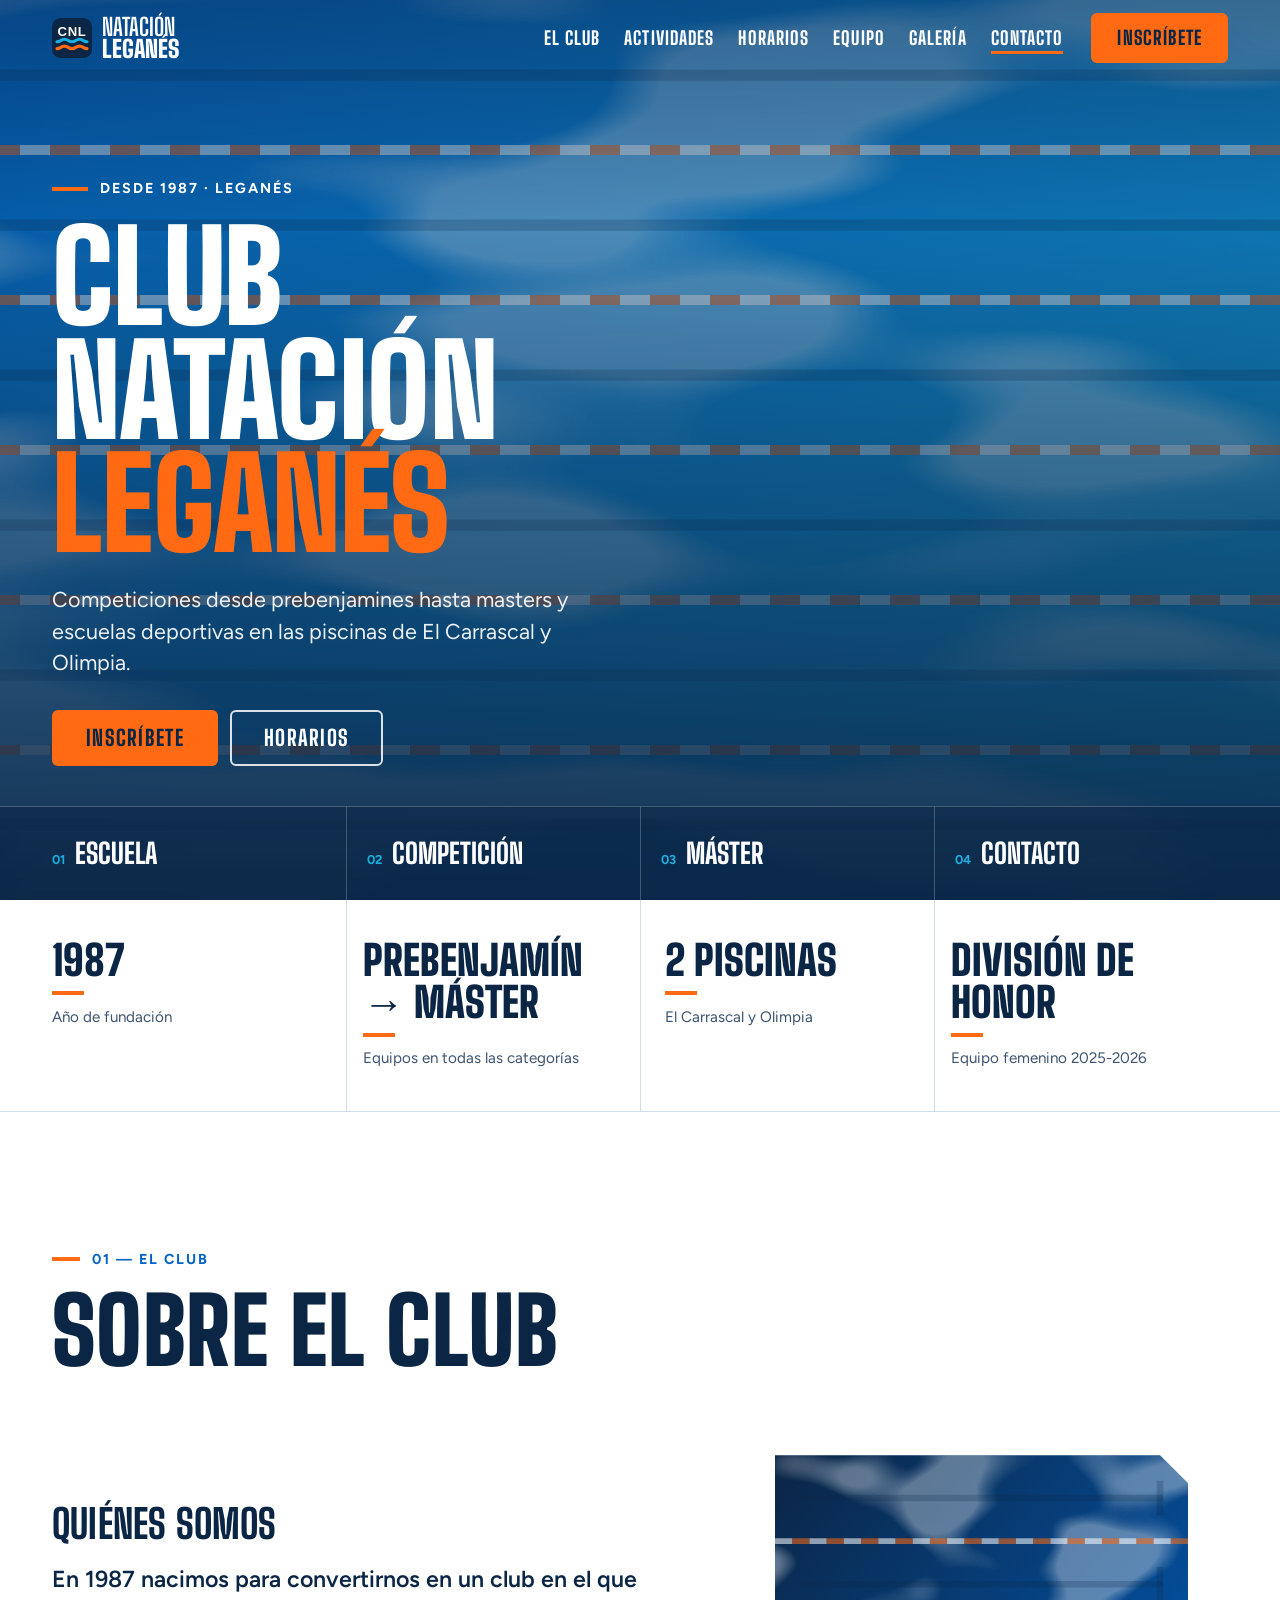
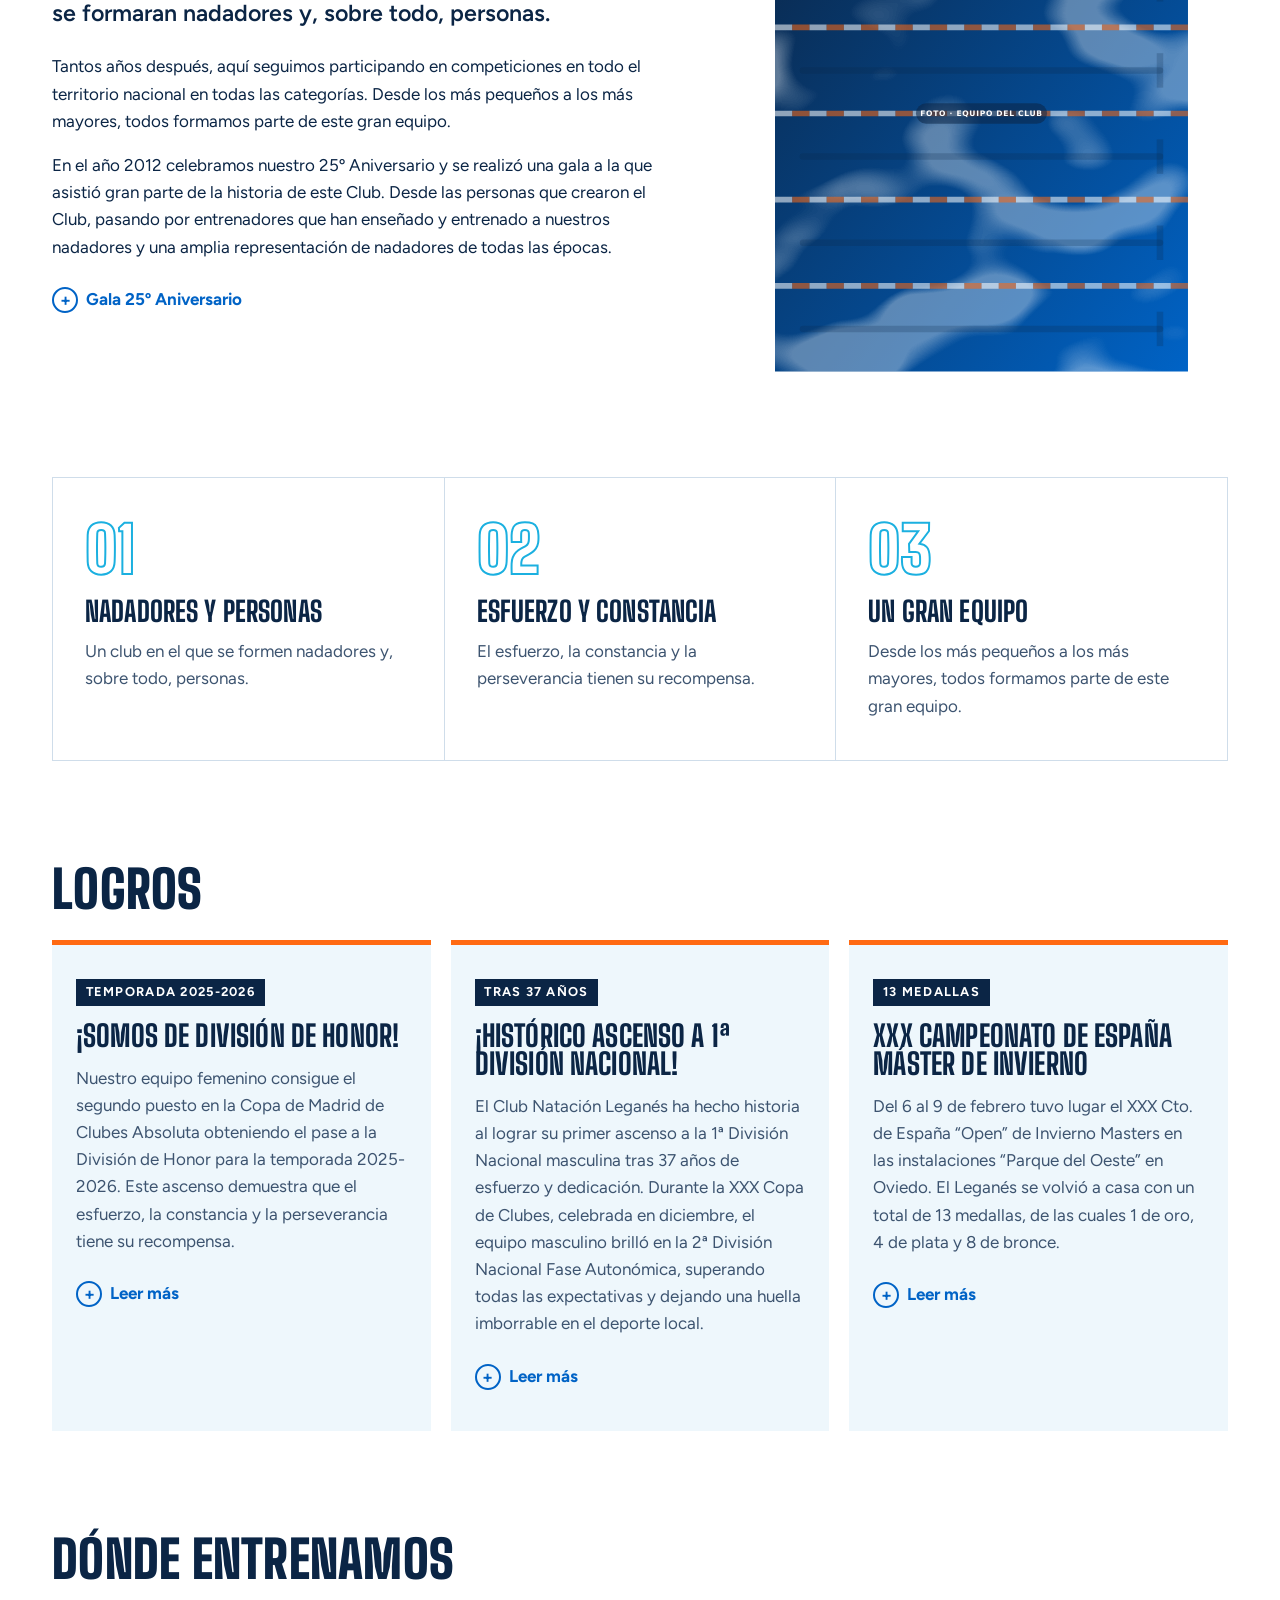
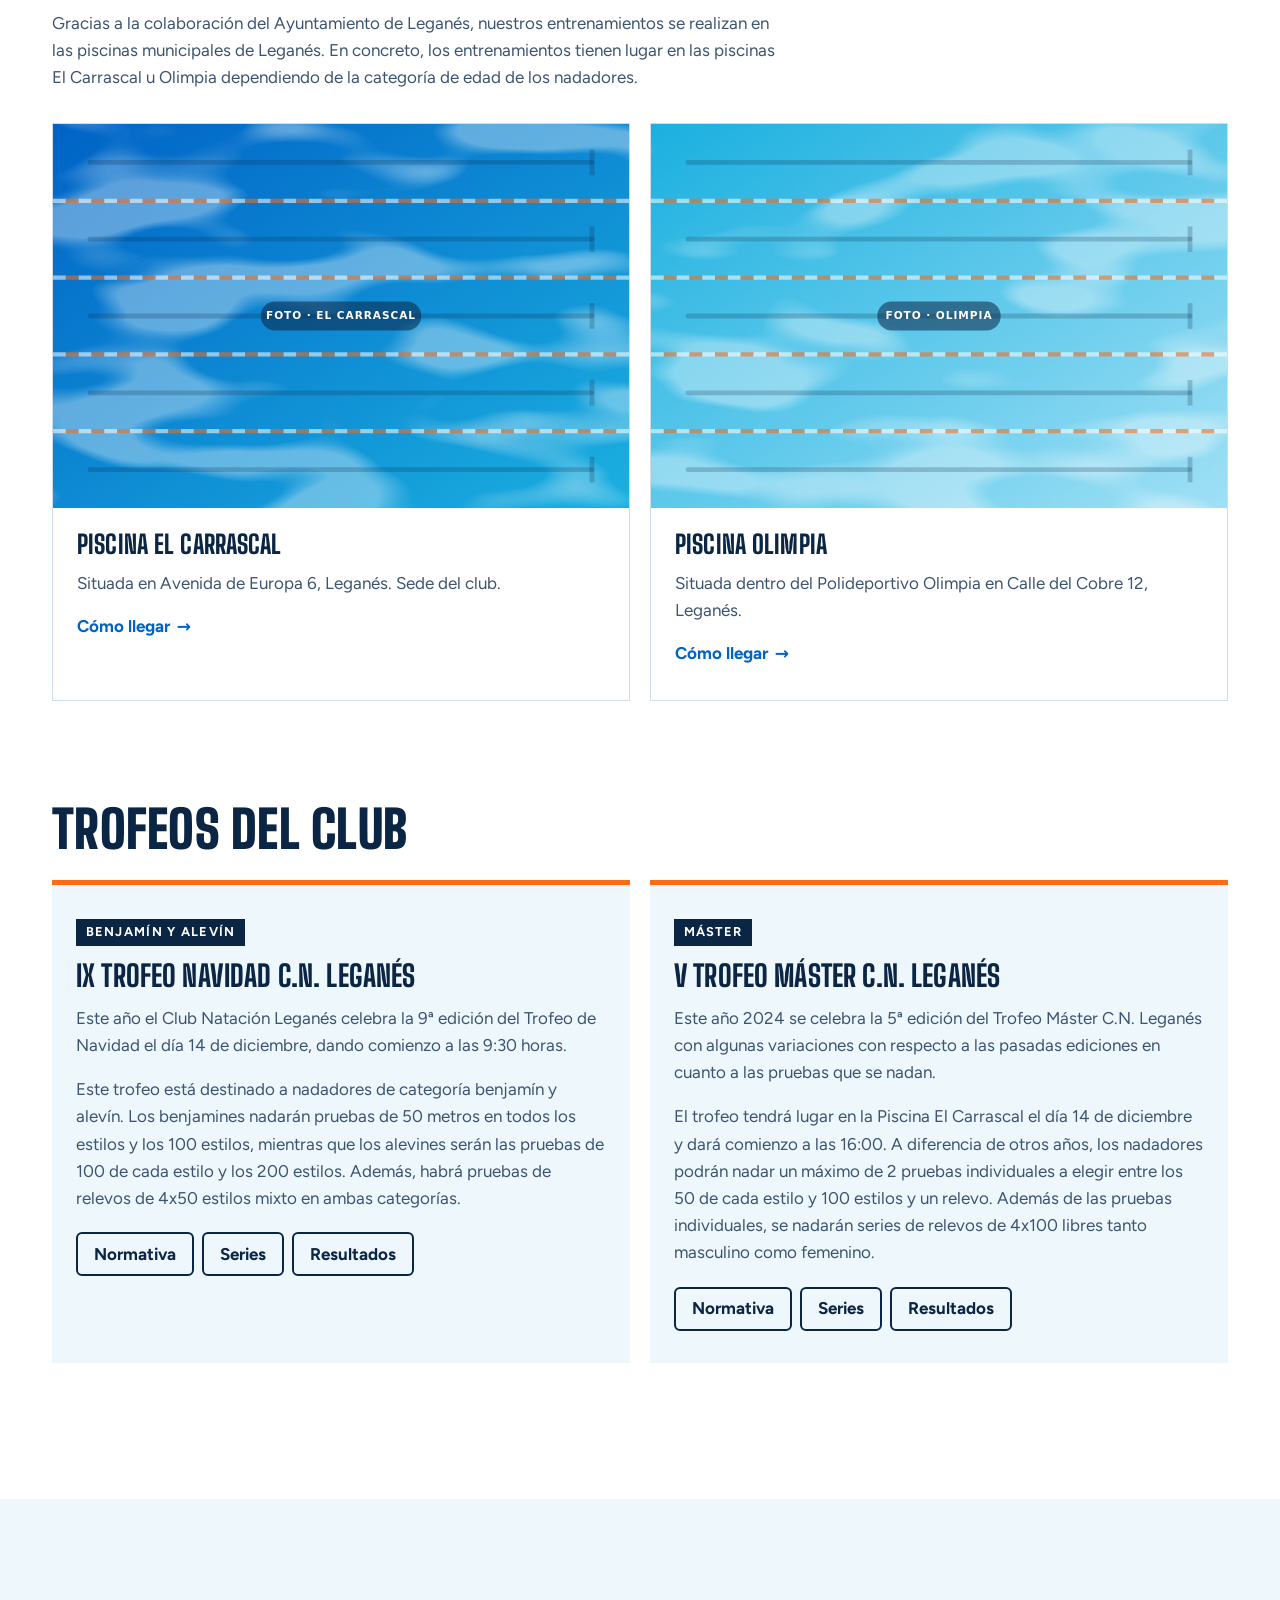
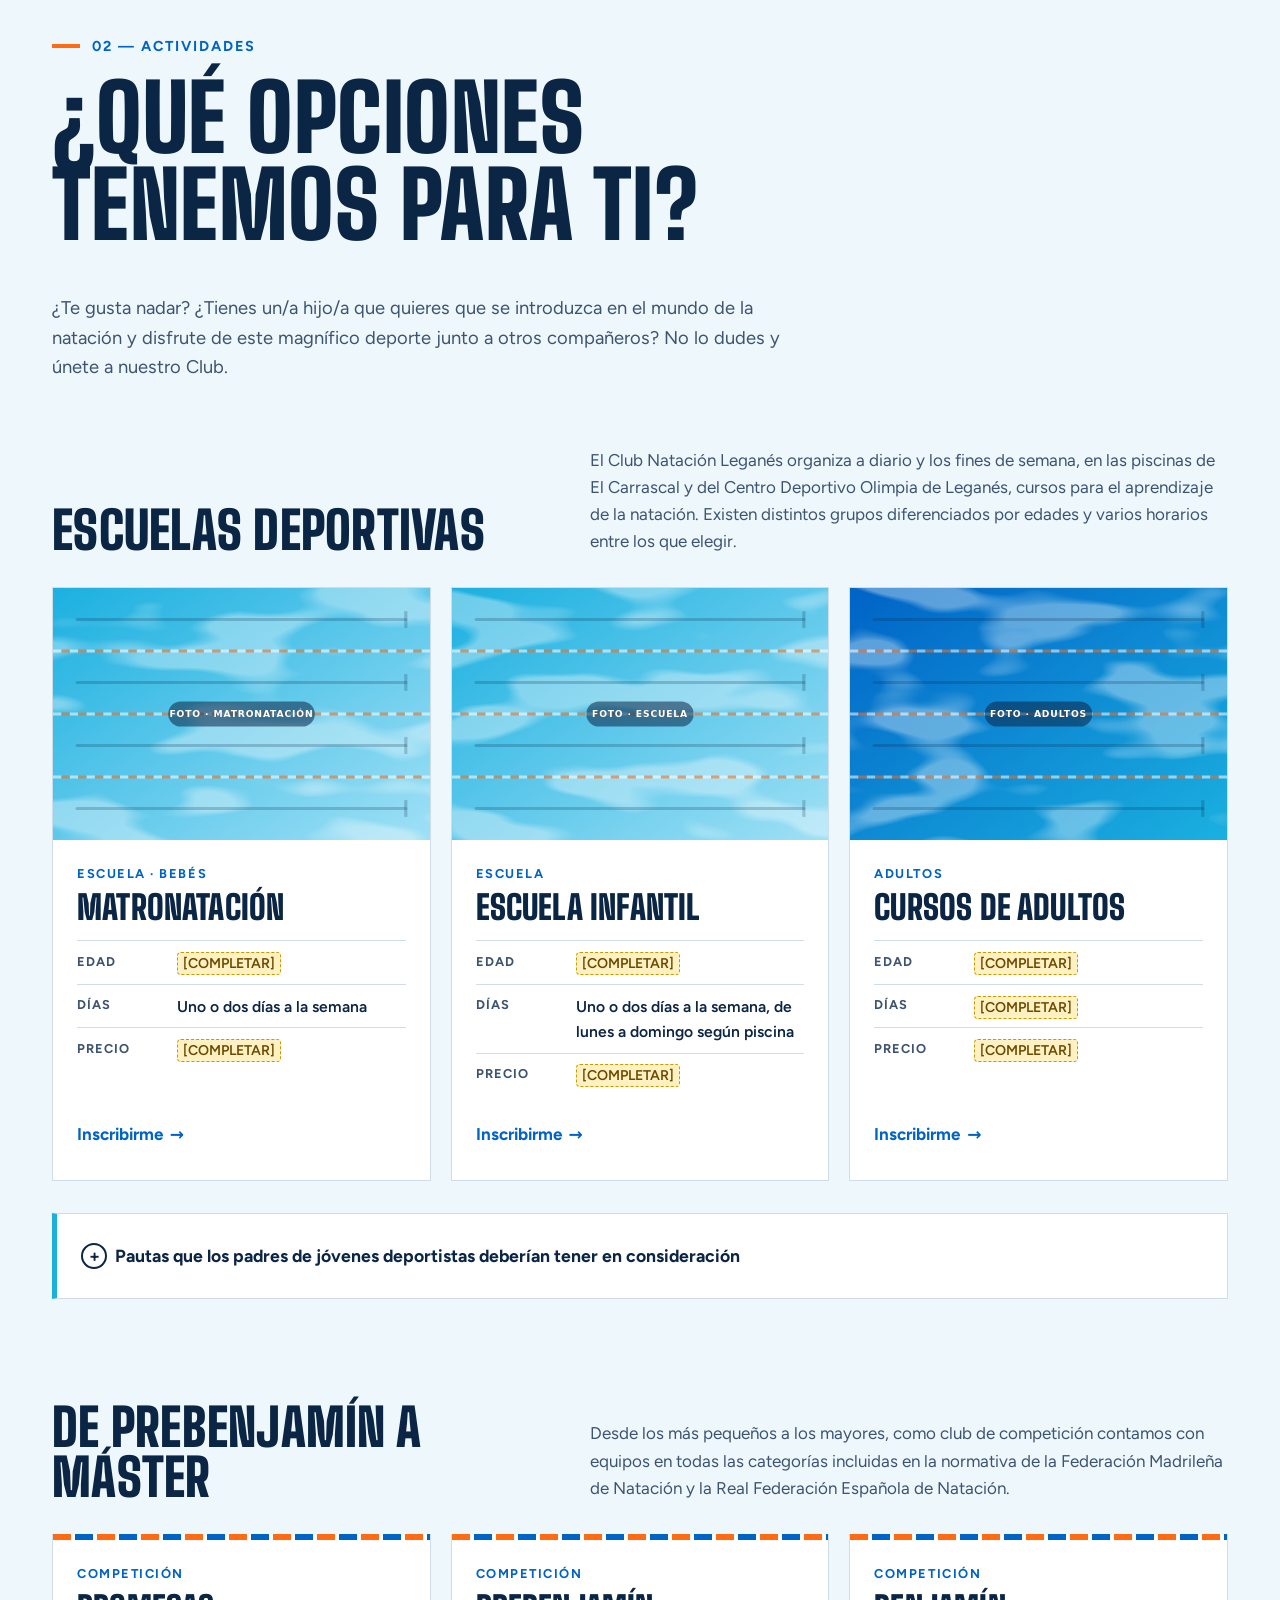
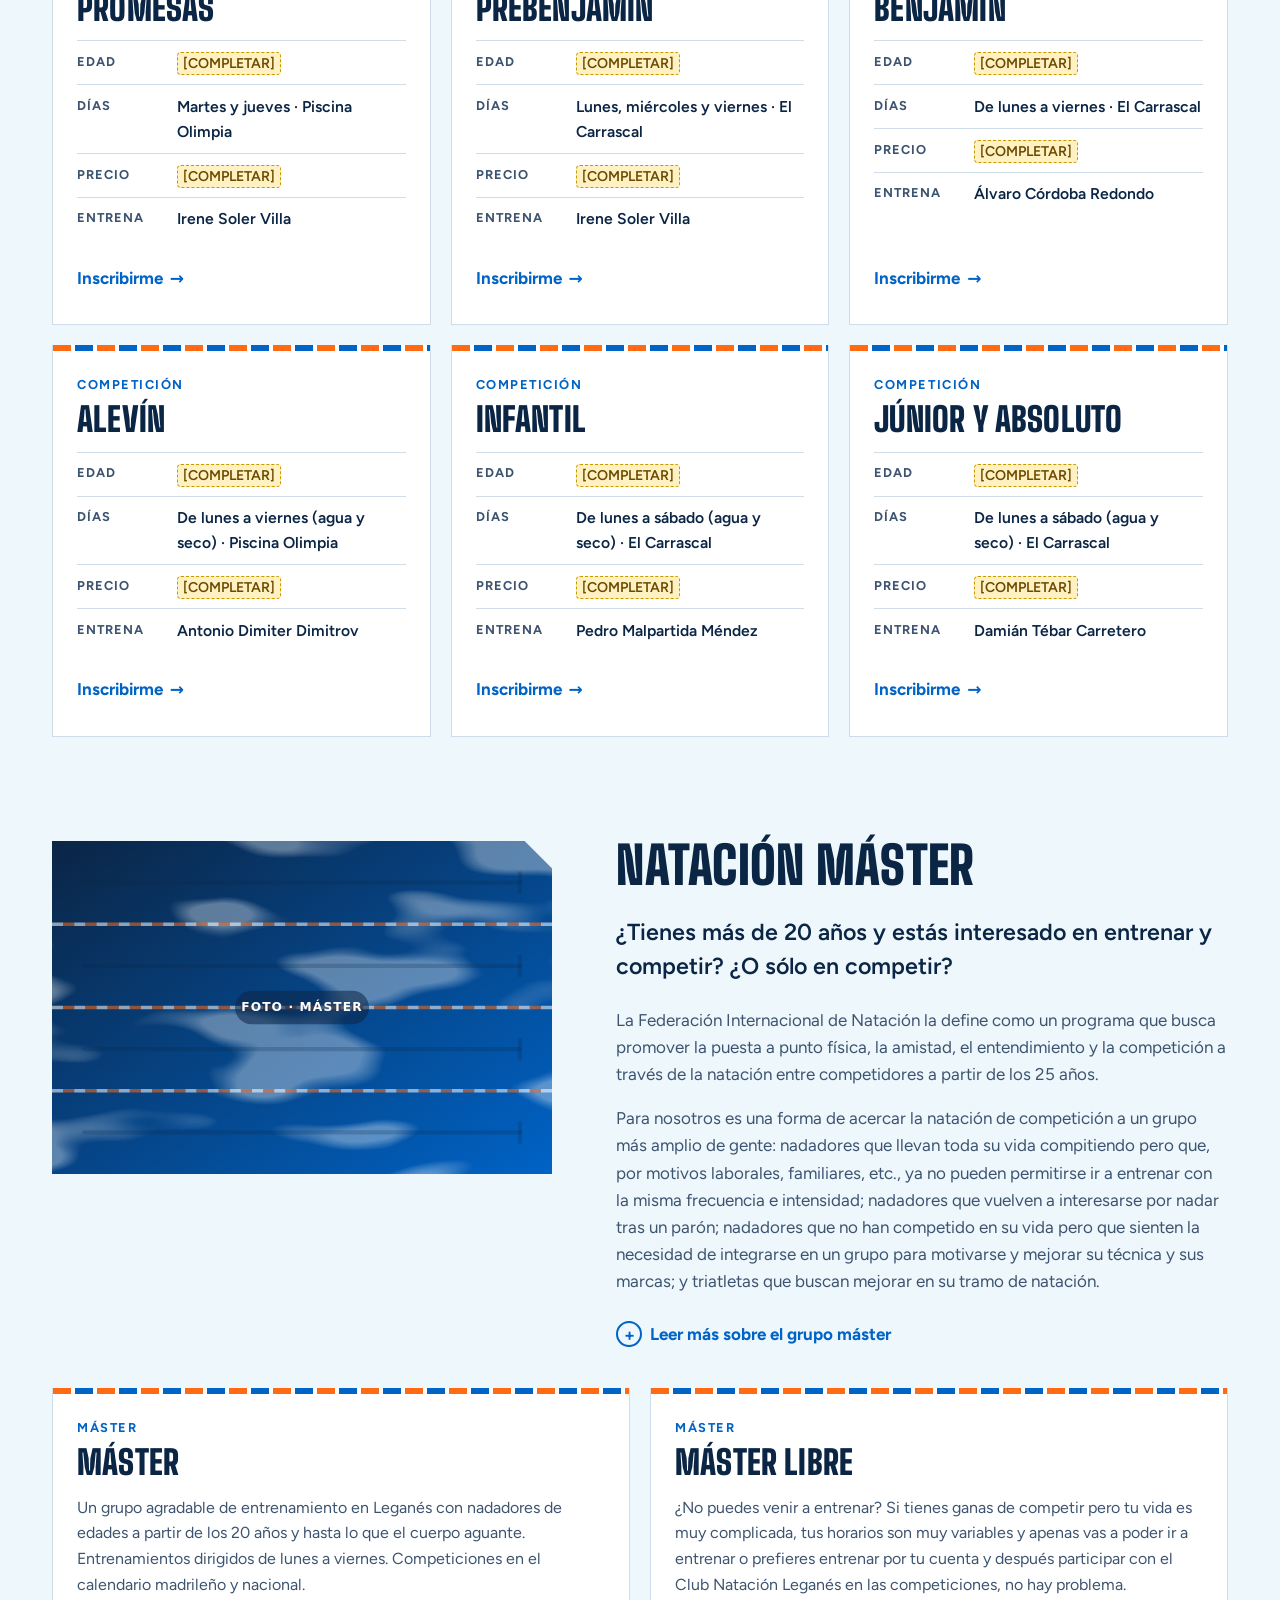
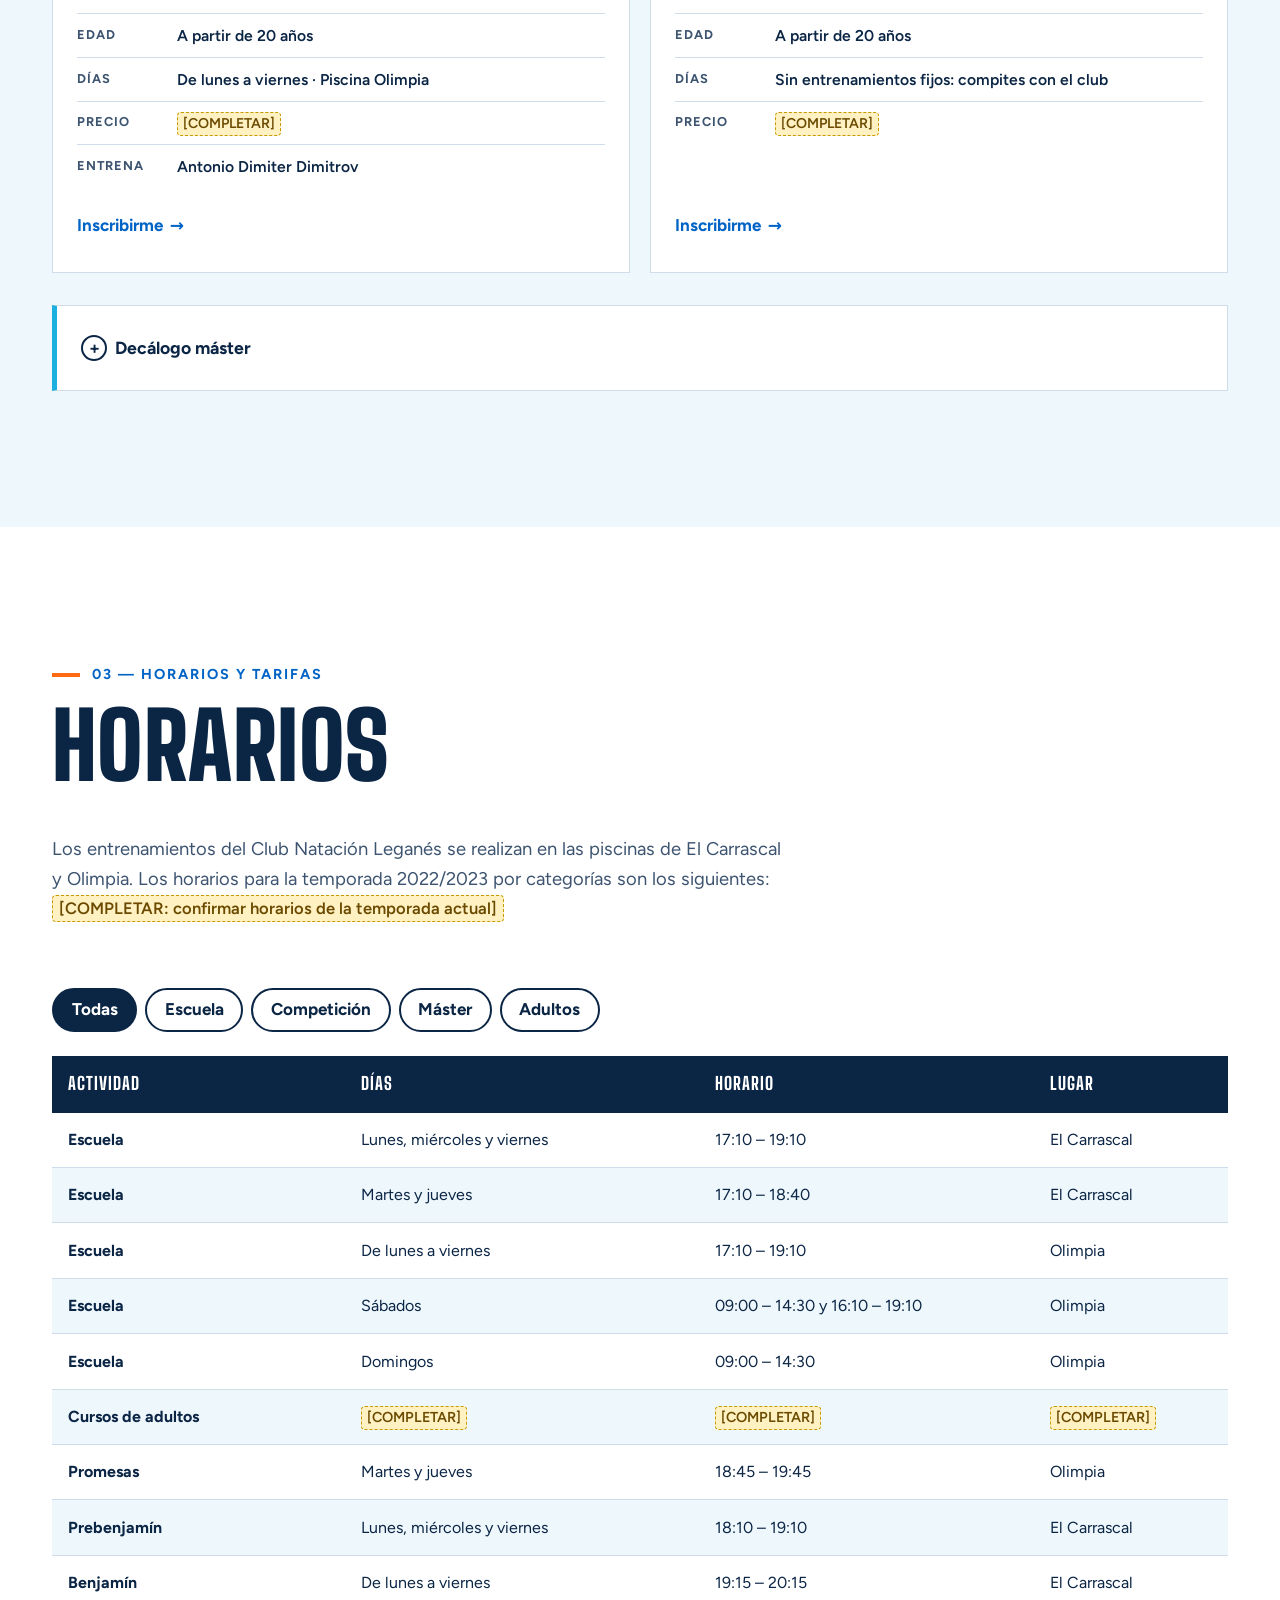
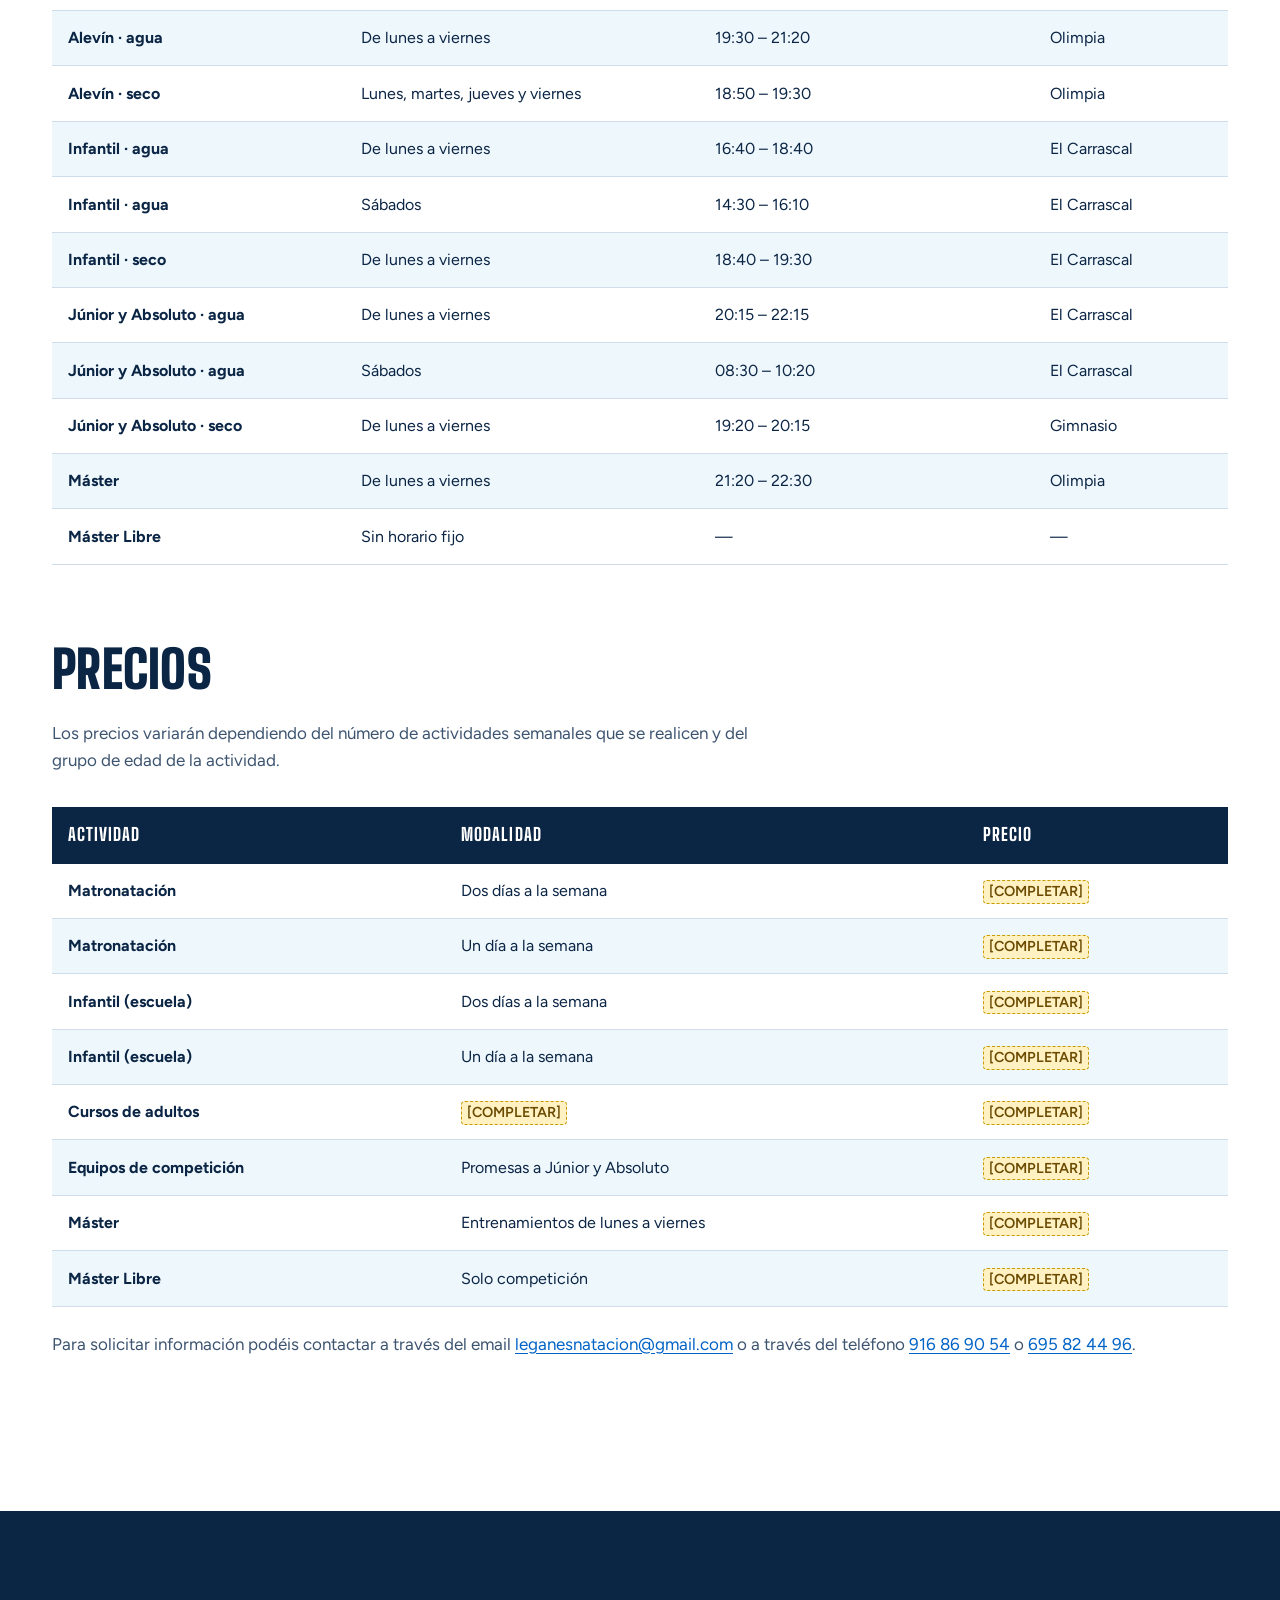
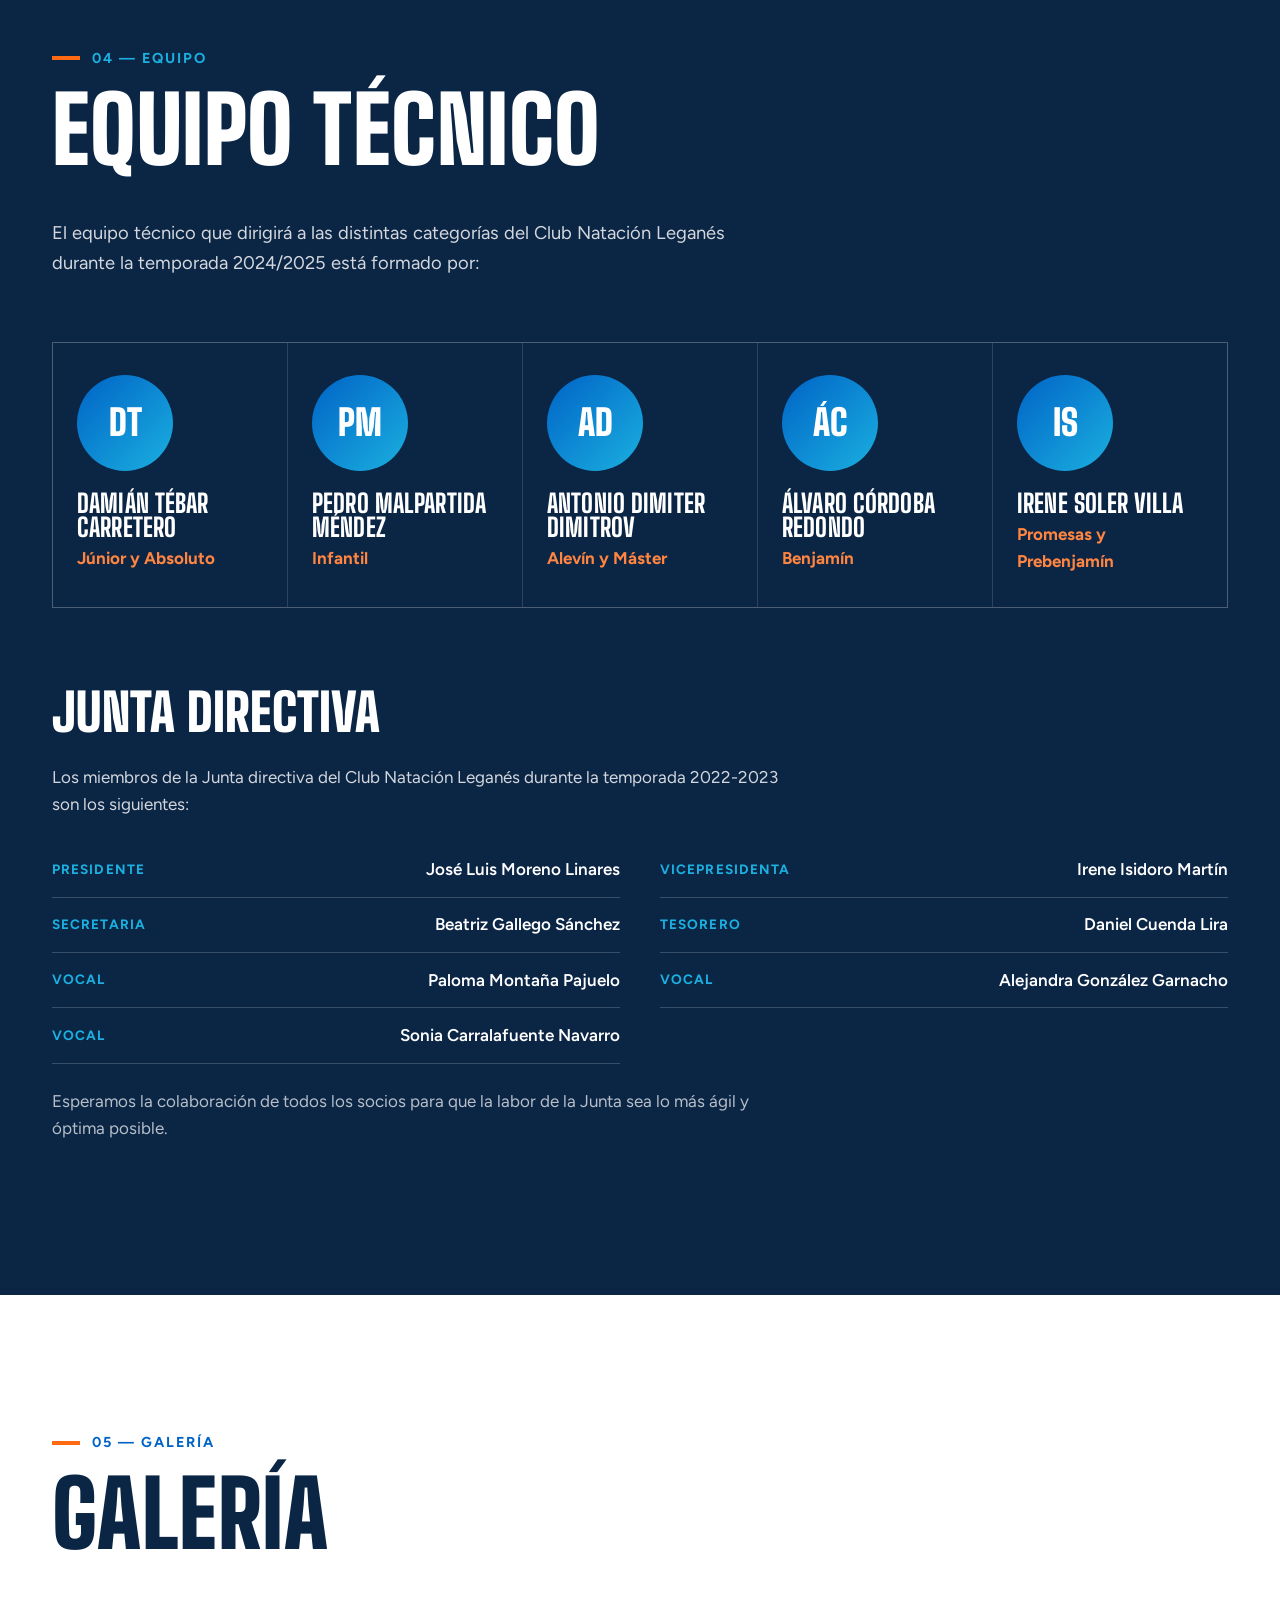
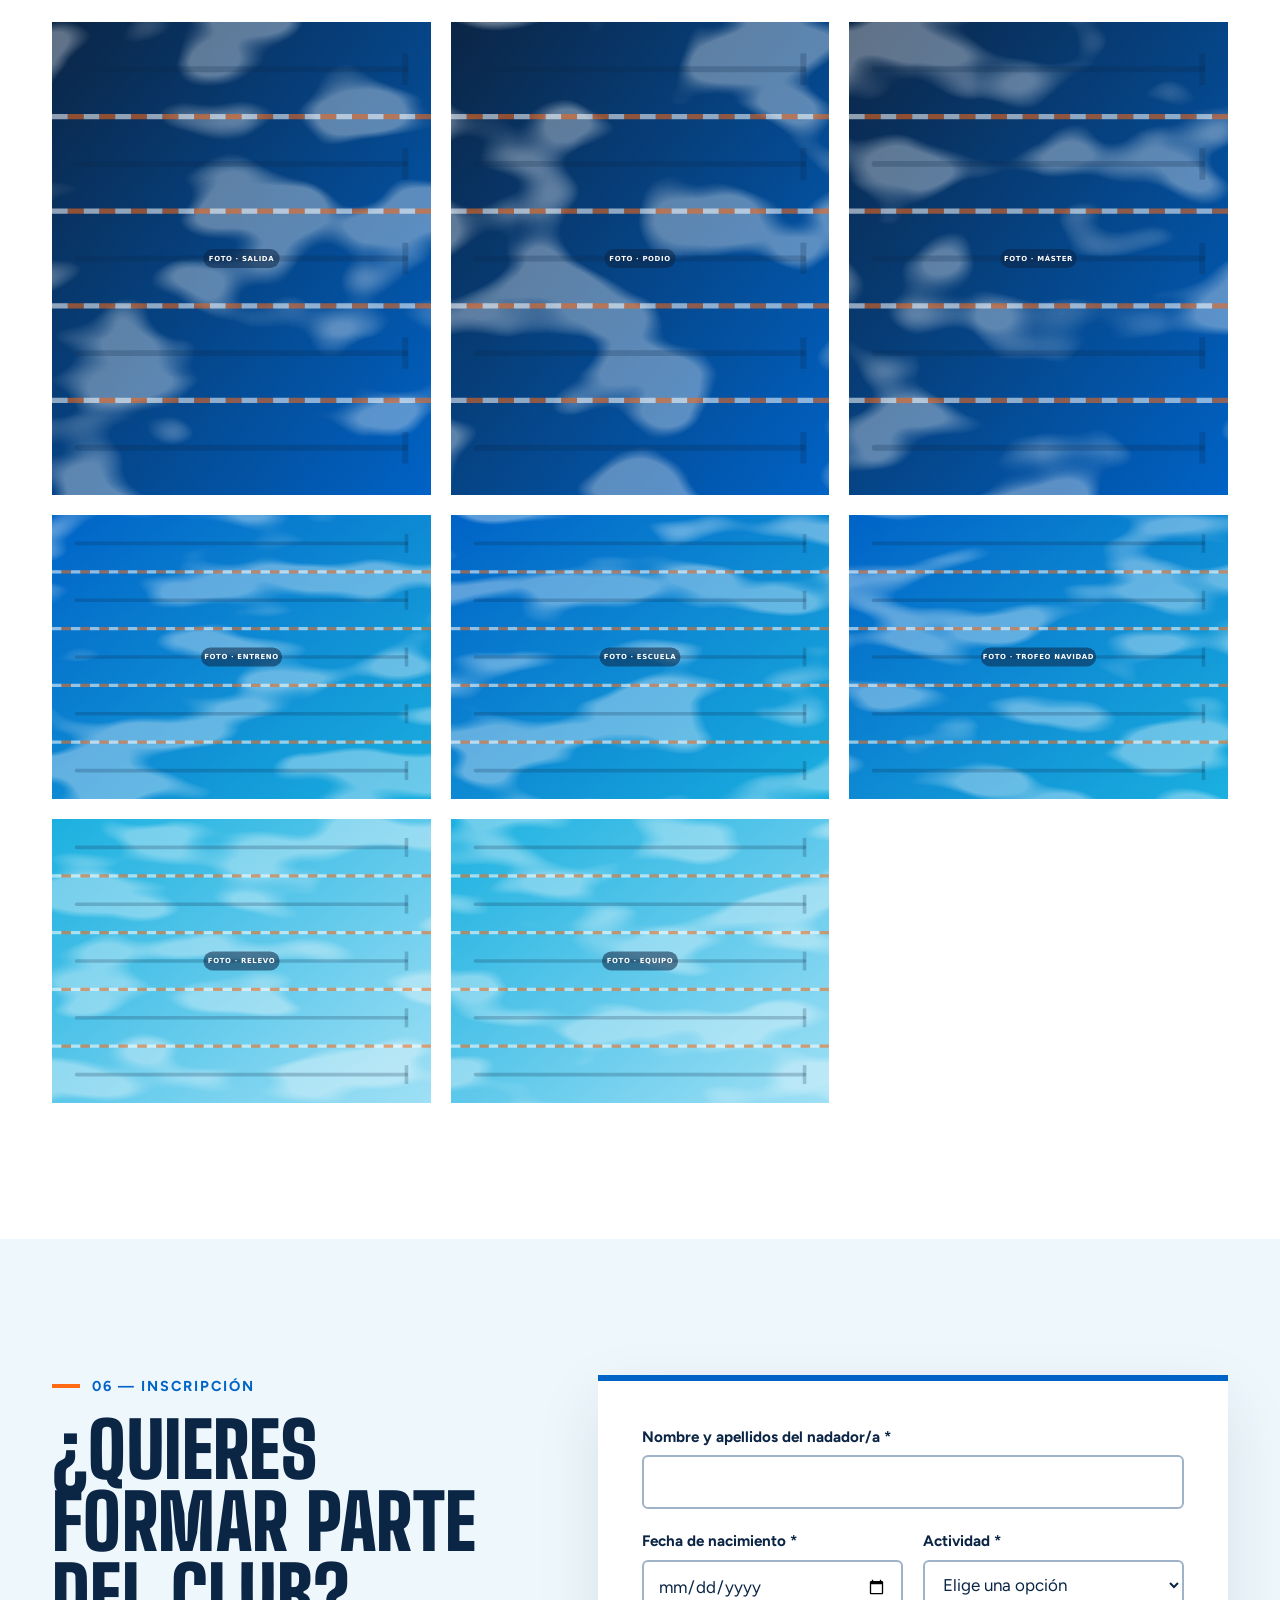
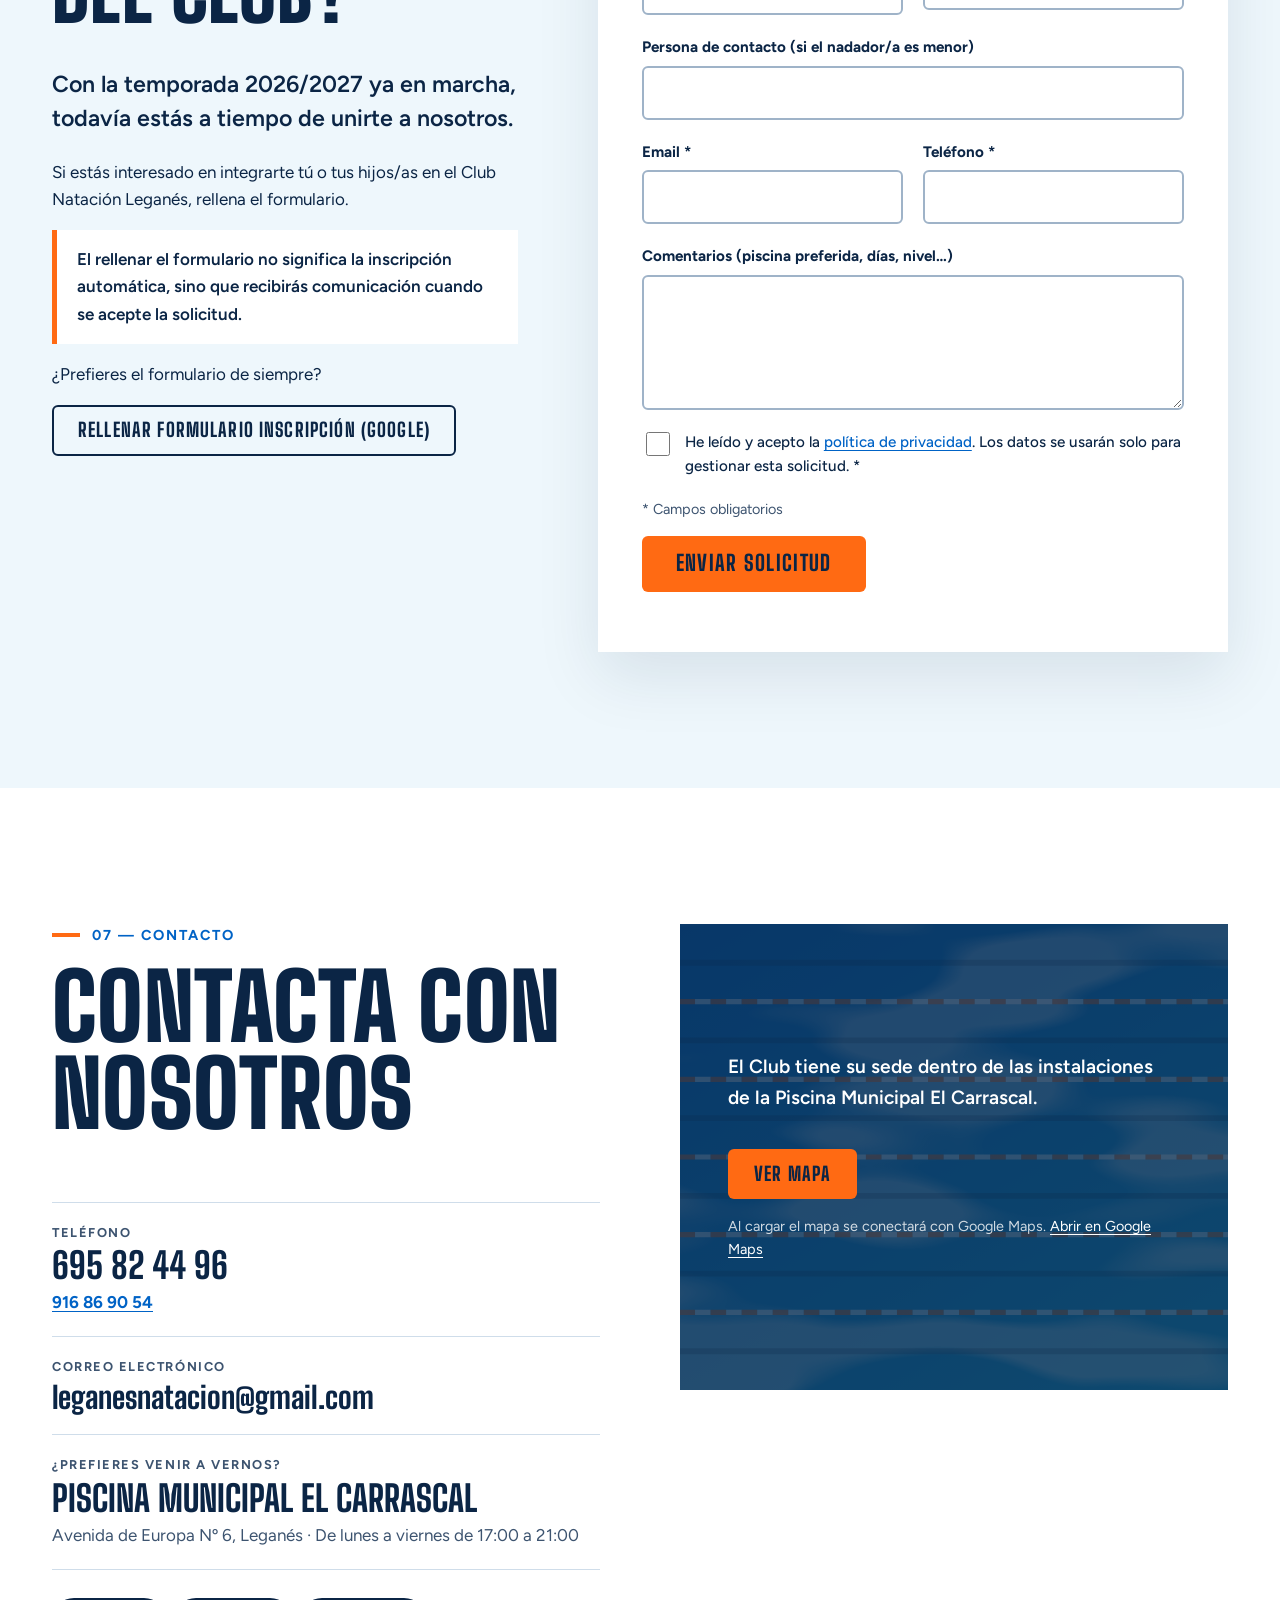
==== index.html @ 361d3025 "Web del Club Natación Leganés Web estática de una página (HTML, CSS y JS) con los textos de la web a" ====
<!doctype html>
<html lang="es">
<head>
  <meta charset="utf-8">
  <meta name="viewport" content="width=device-width, initial-scale=1">
  <!-- Si el dominio no es natacionleganes.com, cámbialo aquí, en sitemap.xml y en robots.txt -->
  <title>Club Natación Leganés · Escuela, competición y máster desde 1987</title>
  <meta name="description" content="Club Natación Leganés: escuela de natación, matronatación, competición de prebenjamín a máster en las piscinas de El Carrascal y Olimpia (Leganés). Horarios, inscripción y contacto.">
  <link rel="canonical" href="https://www.natacionleganes.com/">
  <meta name="theme-color" content="#0B2545">

  <meta property="og:type" content="website">
  <meta property="og:locale" content="es_ES">
  <meta property="og:site_name" content="Club Natación Leganés">
  <meta property="og:title" content="Club Natación Leganés · Escuela, competición y máster">
  <meta property="og:description" content="Desde 1987 formando nadadores y, sobre todo, personas. Escuela, competición y máster en Leganés.">
  <meta property="og:url" content="https://www.natacionleganes.com/">
  <meta property="og:image" content="https://www.natacionleganes.com/assets/img/og-imagen.png">
  <meta property="og:image:width" content="1200">
  <meta property="og:image:height" content="630">
  <meta property="og:image:alt" content="Club Natación Leganés">
  <meta name="twitter:card" content="summary_large_image">
  <meta name="twitter:site" content="@cnleganes">

  <link rel="icon" href="assets/img/favicon.svg" type="image/svg+xml">
  <link rel="apple-touch-icon" href="assets/img/apple-touch-icon.png">
  <link rel="preload" href="assets/fonts/big-shoulders-display.woff2" as="font" type="font/woff2" crossorigin>
  <link rel="preload" href="assets/fonts/figtree.woff2" as="font" type="font/woff2" crossorigin>
  <link rel="stylesheet" href="assets/css/styles.css">
  <script src="assets/js/main.js" defer></script>

  <script type="application/ld+json">
  {
    "@context": "https://schema.org",
    "@type": "SportsClub",
    "name": "Club Natación Leganés",
    "alternateName": "C.N. Leganés",
    "url": "https://www.natacionleganes.com/",
    "logo": "https://www.natacionleganes.com/assets/img/favicon.svg",
    "image": "https://www.natacionleganes.com/assets/img/og-imagen.png",
    "description": "Club de natación de Leganés fundado en 1987: escuela de natación, matronatación y equipos de competición de prebenjamín a máster.",
    "foundingDate": "1987",
    "sport": "Natación",
    "telephone": "+34695824496",
    "email": "leganesnatacion@gmail.com",
    "address": {
      "@type": "PostalAddress",
      "streetAddress": "Avenida de Europa 6 (Piscina Municipal El Carrascal)",
      "addressLocality": "Leganés",
      "addressRegion": "Madrid",
      "addressCountry": "ES"
    },
    "openingHoursSpecification": {
      "@type": "OpeningHoursSpecification",
      "dayOfWeek": ["Monday", "Tuesday", "Wednesday", "Thursday", "Friday"],
      "opens": "17:00",
      "closes": "21:00"
    },
    "sameAs": [
      "https://www.facebook.com/clubnatacionleganes",
      "https://instagram.com/club.natacion.leganes",
      "https://twitter.com/cnleganes"
    ]
  }
  </script>
</head>
<body>
  <a class="skip-link" href="#contenido">Saltar al contenido</a>

  <!-- ===================== CABECERA ===================== -->
  <header class="site-header" id="cabecera">
    <div class="header-inner">
      <a class="brand" href="#inicio" aria-label="Club Natación Leganés, ir al inicio">
        <!-- Sustituye este icono por el escudo del club: assets/img/escudo.svg -->
        <img src="assets/img/favicon.svg" alt="" width="40" height="40">
        <span class="brand-text">Natación<strong>Leganés</strong></span>
      </a>

      <button class="nav-toggle" type="button" aria-expanded="false" aria-controls="menu-principal">
        <span class="nav-toggle-bars" aria-hidden="true"></span>
        <span class="visually-hidden">Abrir menú</span>
      </button>

      <nav class="site-nav" id="menu-principal" aria-label="Principal">
        <ul>
          <li><a href="#club">El club</a></li>
          <li><a href="#actividades">Actividades</a></li>
          <li><a href="#horarios">Horarios</a></li>
          <li><a href="#equipo">Equipo</a></li>
          <li><a href="#galeria">Galería</a></li>
          <li><a href="#contacto">Contacto</a></li>
        </ul>
        <a class="btn btn-accent nav-cta" href="#inscripcion">Inscríbete</a>
      </nav>
    </div>
  </header>

  <main id="contenido">

    <!-- ===================== 1. HERO ===================== -->
    <section class="hero" id="inicio" aria-labelledby="hero-titulo">
      <div class="hero-media">
        <!-- FOTO DEL HERO: cambia hero.svg por una foto (ideal 1920×1080, .webp o .jpg < 300 KB).
             Para vídeo, sustituye la <img> por:
             <video autoplay muted loop playsinline poster="assets/img/hero.jpg"><source src="assets/video/hero.mp4" type="video/mp4"></video> -->
        <img src="assets/img/hero.svg" alt="Calles de la piscina con corcheras" width="1920" height="1080" fetchpriority="high">
      </div>
      <div class="hero-content container">
        <p class="eyebrow">Desde 1987 · Leganés</p>
        <h1 id="hero-titulo" class="hero-title">
          <span>Club</span>
          <span>Natación</span>
          <span class="text-accent">Leganés</span>
        </h1>
        <p class="hero-lead">Competiciones desde prebenjamines hasta masters y escuelas deportivas en las piscinas de El Carrascal y Olimpia.</p>
        <div class="hero-actions">
          <a class="btn btn-accent btn-lg" href="#inscripcion">Inscríbete</a>
          <a class="btn btn-ghost btn-lg" href="#horarios">Horarios</a>
        </div>
      </div>

      <nav class="quick-links" aria-label="Accesos rápidos">
        <ul class="container">
          <li><a href="#escuela"><span class="ql-num">01</span>Escuela</a></li>
          <li><a href="#competicion"><span class="ql-num">02</span>Competición</a></li>
          <li><a href="#master"><span class="ql-num">03</span>Máster</a></li>
          <li><a href="#contacto"><span class="ql-num">04</span>Contacto</a></li>
        </ul>
      </nav>
    </section>

    <!-- Banda de cifras (datos de la web actual) -->
    <section class="stats" aria-label="El club en cifras">
      <ul class="container stats-grid">
        <li class="reveal"><strong>1987</strong><span>Año de fundación</span></li>
        <li class="reveal"><strong>Prebenjamín → Máster</strong><span>Equipos en todas las categorías</span></li>
        <li class="reveal"><strong>2 piscinas</strong><span>El Carrascal y Olimpia</span></li>
        <li class="reveal"><strong>División de Honor</strong><span>Equipo femenino 2025-2026</span></li>
      </ul>
    </section>

    <!-- ===================== 2. EL CLUB ===================== -->
    <section class="section" id="club" aria-labelledby="club-titulo">
      <div class="container">
        <header class="section-head reveal">
          <p class="section-num">01 — El club</p>
          <h2 id="club-titulo">Sobre el club</h2>
        </header>

        <div class="split">
          <div class="split-text reveal">
            <h3>Quiénes somos</h3>
            <p class="lead">En 1987 nacimos para convertirnos en un club en el que se formaran nadadores y, sobre todo, personas.</p>
            <p>Tantos años después, aquí seguimos participando en competiciones en todo el territorio nacional en todas las categorías. Desde los más pequeños a los más mayores, todos formamos parte de este gran equipo.</p>
            <p>En el año 2012 celebramos nuestro 25º Aniversario y se realizó una gala a la que asistió gran parte de la historia de este Club. Desde las personas que crearon el Club, pasando por entrenadores que han enseñado y entrenado a nuestros nadadores y una amplia representación de nadadores de todas las épocas.</p>
            <details class="more">
              <summary>Gala 25º Aniversario</summary>
              <p>El año 2012 el Club Natación Leganés celebró el 25º aniversario de su fundación. Muchos años en los que han ocurrido muchas cosas y mucha gente (nadadores, entrenadores, padres...) ha pasado por el Club. Mucha gente sin la que no seríamos lo que en este momento somos y que ha sido y es la base para que el Club tenga y siga teniendo futuro.</p>
              <p>Sabemos que muchos de vosotros teníais distinto material histórico del Club guardado en casa: fotos, vídeos, recortes de revistas y periódicos, material deportivo (gorros, bañadores, camisetas...), series de competiciones, entrenamientos, etc. Lo que se mostró en la celebración fue una muestra de lo que el Club tenía en su poder y de lo que distintas personas fueron aportando y que permitió hacer un recorrido por toda la historia del Club.</p>
              <p>Y, como 25 años no se cumplen todos los días, queremos daros las gracias a todos por formar parte de la historia del Club Natación Leganés.</p>
            </details>
          </div>
          <figure class="split-media reveal">
            <img src="assets/img/club.svg" alt="Nadadores del Club Natación Leganés" width="1200" height="1500" loading="lazy" decoding="async">
          </figure>
        </div>

        <!-- Valores: frases tomadas de los textos del club -->
        <ul class="values">
          <li class="value reveal">
            <span class="value-num">01</span>
            <h3>Nadadores y personas</h3>
            <p>Un club en el que se formen nadadores y, sobre todo, personas.</p>
          </li>
          <li class="value reveal">
            <span class="value-num">02</span>
            <h3>Esfuerzo y constancia</h3>
            <p>El esfuerzo, la constancia y la perseverancia tienen su recompensa.</p>
          </li>
          <li class="value reveal">
            <span class="value-num">03</span>
            <h3>Un gran equipo</h3>
            <p>Desde los más pequeños a los más mayores, todos formamos parte de este gran equipo.</p>
          </li>
        </ul>

        <!-- Logros: textos de las noticias de la web actual -->
        <div class="block reveal">
          <h3 class="block-title">Logros</h3>
          <div class="achievements">
            <article class="achievement reveal">
              <p class="achievement-tag">Temporada 2025-2026</p>
              <h4>¡Somos de División de Honor!</h4>
              <p>Nuestro equipo femenino consigue el segundo puesto en la Copa de Madrid de Clubes Absoluta obteniendo el pase a la División de Honor para la temporada 2025-2026. Este ascenso demuestra que el esfuerzo, la constancia y la perseverancia tiene su recompensa.</p>
              <details class="more">
                <summary>Leer más</summary>
                <p>Por su parte el equipo masculino cierra una etapa y se quedó a las puertas de permanecer en División de Honor. Una bajada que lejos de desanimarnos, nos da aún más fuerza para volver más fuertes, con las ideas claras y el mismo espíritu luchador que siempre nos ha definido.</p>
                <p>Queremos agradecer a nuestros deportistas, entrenadores y familiares por la gestión, compromiso y organización de la competición; al <a href="https://www.instagram.com/aytoleganes" rel="noopener" target="_blank">@aytoleganes</a> y a <a href="https://www.instagram.com/leganesdeporte" rel="noopener" target="_blank">@leganesdeporte</a> por dejar que la piscina “El Carrascal” fuera sede de la Copa de Primera División; y al <a href="https://www.instagram.com/adn_mostoles" rel="noopener" target="_blank">@adn_mostoles</a> por organizar la Copa de División de Honor en sus instalaciones.</p>
              </details>
            </article>
            <article class="achievement reveal">
              <p class="achievement-tag">Tras 37 años</p>
              <h4>¡Histórico ascenso a 1ª División Nacional!</h4>
              <p>El Club Natación Leganés ha hecho historia al lograr su primer ascenso a la 1ª División Nacional masculina tras 37 años de esfuerzo y dedicación. Durante la XXX Copa de Clubes, celebrada en diciembre, el equipo masculino brilló en la 2ª División Nacional Fase Autonómica, superando todas las expectativas y dejando una huella imborrable en el deporte local.</p>
              <details class="more">
                <summary>Leer más</summary>
                <p>Este logro no sólo representa un hito para el club, sino también para todas las personas que lo forman, y que han apoyado incondicionalmente a sus nadadores a lo largo de los años.</p>
                <p>¡Celebremos juntos este triunfo que pone a Leganés en el mapa del deporte acuático! La historia está en marcha y el futuro se presenta brillante para nuestros nadadores.</p>
                <p><a href="https://rfen.es/posts/news/353288" rel="noopener" target="_blank">Noticia RFEN</a> · <a href="https://federacionmadridnatacion.es/index.php/noticia-natacion/1876-sek-y-leganes-masculino-y-madrid-moscardo-en-primera-en-la-copa-de-espana-de-clubes-de-la-temporada-que-viene" rel="noopener" target="_blank">Noticia FMN</a></p>
              </details>
            </article>
            <article class="achievement reveal">
              <p class="achievement-tag">13 medallas</p>
              <h4>XXX Campeonato de España Máster de Invierno</h4>
              <p>Del 6 al 9 de febrero tuvo lugar el XXX Cto. de España “Open” de Invierno Masters en las instalaciones “Parque del Oeste” en Oviedo. El Leganés se volvió a casa con un total de 13 medallas, de las cuales 1 de oro, 4 de plata y 8 de bronce.</p>
              <details class="more">
                <summary>Leer más</summary>
                <p>Destacamos las actuaciones de Cristina González con un total de 3 medallas (2 platas en el 400 y 200 libres y un bronce en el 200 estilos) y de Adrián Martín con un total de 3 medallas de bronce en 100 y 200 braza y 400 estilos.</p>
                <p>También queremos resaltar los grandes resultados obtenidos por el equipo femenino con un oro en el 4x50 libres +160 y una plata en el 4x50 estilos +160.</p>
                <p>El Club ha quedado en el puesto 15º de la clasificación general. Clasificación femenina 24º y Clasificación masculina 13º.</p>
                <ul class="medal-list">
                  <li>Cristina González +50 · 🥈 400 y 200 libre · 🥉 200 estilos</li>
                  <li>Roberto Alcocer +50 · 🥉 100 estilos</li>
                  <li>Roberto Antón +40 · 🥉 100 mariposa</li>
                  <li>Adrián Martín +30 · 🥉 100 y 200 braza · 🥉 400 estilos</li>
                  <li>José María Salas +30 · 🥈 200 espalda</li>
                  <li>Juan Daniel Blanco · 🥉 100 espalda</li>
                  <li>Enrique Mateos +20 · 🥉 100 braza</li>
                  <li>🥇 4x50 libres femenino +160</li>
                  <li>🥈 4x50 estilos femenino +160</li>
                </ul>
              </details>
            </article>
          </div>
        </div>

        <!-- Instalaciones -->
        <div class="block">
          <h3 class="block-title reveal">Dónde entrenamos</h3>
          <p class="block-intro reveal">Gracias a la colaboración del Ayuntamiento de Leganés, nuestros entrenamientos se realizan en las piscinas municipales de Leganés. En concreto, los entrenamientos tienen lugar en las piscinas El Carrascal u Olimpia dependiendo de la categoría de edad de los nadadores.</p>
          <div class="venues">
            <article class="venue reveal">
              <img src="assets/img/piscina-carrascal.svg" alt="Piscina Municipal El Carrascal" width="1200" height="800" loading="lazy" decoding="async">
              <div class="venue-body">
                <h4>Piscina El Carrascal</h4>
                <p>Situada en Avenida de Europa 6, Leganés. Sede del club.</p>
                <a class="link-arrow" href="https://www.google.com/maps/search/?api=1&amp;query=Piscina+El+Carrascal+Avenida+de+Europa+6+Legan%C3%A9s" rel="noopener" target="_blank">Cómo llegar</a>
              </div>
            </article>
            <article class="venue reveal">
              <img src="assets/img/piscina-olimpia.svg" alt="Piscina del Polideportivo Olimpia" width="1200" height="800" loading="lazy" decoding="async">
              <div class="venue-body">
                <h4>Piscina Olimpia</h4>
                <p>Situada dentro del Polideportivo Olimpia en Calle del Cobre 12, Leganés.</p>
                <a class="link-arrow" href="https://www.google.com/maps/search/?api=1&amp;query=Polideportivo+Olimpia+Calle+del+Cobre+12+Legan%C3%A9s" rel="noopener" target="_blank">Cómo llegar</a>
              </div>
            </article>
          </div>
        </div>

        <!-- ✏️ EDITAR: TROFEOS DEL CLUB (edición, fecha y enlaces de Drive) -->
        <div class="block">
          <h3 class="block-title reveal">Trofeos del club</h3>
          <div class="trophies">
            <article class="trophy reveal">
              <p class="achievement-tag">Benjamín y alevín</p>
              <h4>IX Trofeo Navidad C.N. Leganés</h4>
              <p>Este año el Club Natación Leganés celebra la 9ª edición del Trofeo de Navidad el día 14 de diciembre, dando comienzo a las 9:30 horas.</p>
              <p>Este trofeo está destinado a nadadores de categoría benjamín y alevín. Los benjamines nadarán pruebas de 50 metros en todos los estilos y los 100 estilos, mientras que los alevines serán las pruebas de 100 de cada estilo y los 200 estilos. Además, habrá pruebas de relevos de 4x50 estilos mixto en ambas categorías.</p>
              <ul class="doc-links" aria-label="Documentos del Trofeo Navidad">
                <li><a href="https://drive.google.com/file/d/1GFHkDySgSbKPgMZ2P9xbybU0MD5ReS6z/view?usp=sharing" rel="noopener" target="_blank">Normativa</a></li>
                <li><a href="https://drive.google.com/file/d/1_u6pRYbCvy6afwU5tOV8Qtt2EC9W-1sX/view?usp=sharing" rel="noopener" target="_blank">Series</a></li>
                <li><a href="https://drive.google.com/file/d/1BEW2d8kqk7Td_LSX41P3nDGVOwgVgP83/view?usp=sharing" rel="noopener" target="_blank">Resultados</a></li>
              </ul>
            </article>
            <article class="trophy reveal">
              <p class="achievement-tag">Máster</p>
              <h4>V Trofeo Máster C.N. Leganés</h4>
              <p>Este año 2024 se celebra la 5ª edición del Trofeo Máster C.N. Leganés con algunas variaciones con respecto a las pasadas ediciones en cuanto a las pruebas que se nadan.</p>
              <p>El trofeo tendrá lugar en la Piscina El Carrascal el día 14 de diciembre y dará comienzo a las 16:00. A diferencia de otros años, los nadadores podrán nadar un máximo de 2 pruebas individuales a elegir entre los 50 de cada estilo y 100 estilos y un relevo. Además de las pruebas individuales, se nadarán series de relevos de 4x100 libres tanto masculino como femenino.</p>
              <ul class="doc-links" aria-label="Documentos del Trofeo Máster">
                <li><a href="https://drive.google.com/file/d/1U373V_0ZsqPeg1SPeWUEpFmNxP2CkJRy/view?usp=sharing" rel="noopener" target="_blank">Normativa</a></li>
                <li><a href="https://drive.google.com/file/d/1klWlAs4EEUpr_ndoHkGf7Zu3erugAplc/view?usp=sharing" rel="noopener" target="_blank">Series</a></li>
                <li><a href="https://drive.google.com/file/d/1UMPimUnAxJcTWbx8Cv1vvXGxPkVj735c/view?usp=sharing" rel="noopener" target="_blank">Resultados</a></li>
              </ul>
            </article>
          </div>
        </div>
      </div>
    </section>

    <!-- ===================== 3. ACTIVIDADES ===================== -->
    <!-- ✏️ EDITAR: ACTIVIDADES. Cada tarjeta tiene Edad / Días / Precio.
         Los precios se repiten en la tabla de tarifas (sección Horarios): cámbialos en ambos sitios. -->
    <section class="section section-alt" id="actividades" aria-labelledby="actividades-titulo">
      <div class="container">
        <header class="section-head reveal">
          <p class="section-num">02 — Actividades</p>
          <h2 id="actividades-titulo">¿Qué opciones tenemos para ti?</h2>
          <p class="section-intro">¿Te gusta nadar? ¿Tienes un/a hijo/a que quieres que se introduzca en el mundo de la natación y disfrute de este magnífico deporte junto a otros compañeros? No lo dudes y únete a nuestro Club.</p>
        </header>

        <!-- Escuela -->
        <div class="activity-group" id="escuela">
          <div class="group-head reveal">
            <h3>Escuelas deportivas</h3>
            <p>El Club Natación Leganés organiza a diario y los fines de semana, en las piscinas de El Carrascal y del Centro Deportivo Olimpia de Leganés, cursos para el aprendizaje de la natación. Existen distintos grupos diferenciados por edades y varios horarios entre los que elegir.</p>
          </div>
          <ul class="cards">
            <li class="card reveal">
              <img src="assets/img/act-bebes.svg" alt="Matronatación" width="900" height="600" loading="lazy" decoding="async">
              <div class="card-body">
                <p class="card-tag">Escuela · Bebés</p>
                <h4>Matronatación</h4>
                <dl class="card-facts">
                  <div><dt>Edad</dt><dd><span class="completar">[COMPLETAR]</span></dd></div>
                  <div><dt>Días</dt><dd>Uno o dos días a la semana</dd></div>
                  <div><dt>Precio</dt><dd><span class="completar">[COMPLETAR]</span></dd></div>
                </dl>
                <a class="link-arrow" href="#inscripcion" data-actividad="Matronatación">Inscribirme</a>
              </div>
            </li>
            <li class="card reveal">
              <img src="assets/img/act-escuela.svg" alt="Escuela de natación infantil" width="900" height="600" loading="lazy" decoding="async">
              <div class="card-body">
                <p class="card-tag">Escuela</p>
                <h4>Escuela infantil</h4>
                <dl class="card-facts">
                  <div><dt>Edad</dt><dd><span class="completar">[COMPLETAR]</span></dd></div>
                  <div><dt>Días</dt><dd>Uno o dos días a la semana, de lunes a domingo según piscina</dd></div>
                  <div><dt>Precio</dt><dd><span class="completar">[COMPLETAR]</span></dd></div>
                </dl>
                <a class="link-arrow" href="#inscripcion" data-actividad="Escuela infantil">Inscribirme</a>
              </div>
            </li>
            <li class="card reveal">
              <img src="assets/img/act-adultos.svg" alt="Cursos de natación para adultos" width="900" height="600" loading="lazy" decoding="async">
              <div class="card-body">
                <p class="card-tag">Adultos</p>
                <h4>Cursos de adultos</h4>
                <dl class="card-facts">
                  <div><dt>Edad</dt><dd><span class="completar">[COMPLETAR]</span></dd></div>
                  <div><dt>Días</dt><dd><span class="completar">[COMPLETAR]</span></dd></div>
                  <div><dt>Precio</dt><dd><span class="completar">[COMPLETAR]</span></dd></div>
                </dl>
                <a class="link-arrow" href="#inscripcion" data-actividad="Cursos de adultos">Inscribirme</a>
              </div>
            </li>
          </ul>
          <details class="more more-box reveal">
            <summary>Pautas que los padres de jóvenes deportistas deberían tener en consideración</summary>
            <p>Pep Marí, jefe de psicología del Centro Alto Rendimiento de Sant Cugat, expone en uno de sus trabajos una serie de pautas que pueden ayudar a entender algunas situaciones que se dan o pueden darse en la vida deportiva de nuestros hijos y jóvenes nadadores.</p>
            <ol class="tips">
              <li>Acompañar sin empujar, escuchar sin juzgar, animar sin intimidar y estimular sin comparar.</li>
              <li>No confundáis necesidades, las vuestras, con las de vuestros hijos. ¡Olvidaros de proyectaros en ellos!</li>
              <li>Nunca le prometas una dedicación sin estar en condiciones de cumplirla... ¡Con las ilusiones no se juega!</li>
              <li>Proponer a aquellos padres que no participan en el programa deportivo una manera de comenzar a implicarse.</li>
              <li>Nunca desautorices al entrenador delante de tu hijo. Restas credibilidad y no educas autoridad.</li>
              <li>No les quitéis entrenos por sacar malas notas. No les quitéis una fuente de autoestima. ¡Que aprenda a organizarse!</li>
              <li>Aceptar que parte de la admiración que vuestros hijos sentían por vosotros a partir de ahora la asumirá el entrenador.</li>
              <li>Comentar al entrenador vuestros puntos de vista, nunca a vuestros hijos. No esperéis que os haga caso, sí que os escuche.</li>
              <li>Ni relativizar, ni sobrevalorar los éxitos deportivos de vuestros hijos. Acentuar su esfuerzo, no tanto su resultado.</li>
              <li>Si vuestros hijos no pringan, no aprenden. Permitirles errores y frustración, forman parte del proceso de aprendizaje.</li>
              <li>No os conforméis con que vuestros hijos se diviertan practicando deporte. También esperar que aprendan valores, hábitos y recursos.</li>
              <li>Olvídate de para qué deporte tiene talento tu hijo. Enséñale persistencia, autonomía y humildad. Sólo así desarrollará el talento que tenga.</li>
              <li>No animes a tu hijo cuando todo va bien, no lo necesita. Hazlo cuando todo va mal, le ayudarás a persistir.</li>
              <li>Procurar que vuestros hijos practiquen muchos deportes antes de quedarse con uno. ¡Diversificación antes que especialización!</li>
              <li>Mostrar autocontrol en las gradas. Una manera de educar consiste en predicar con el ejemplo.</li>
              <li>No tratéis de imponer un deporte a vuestros hijos. Permitirles que elijan. Sólo nos comprometemos cuando escogemos.</li>
              <li>Si vuestro hijo se apunta a tenis y no le gusta, que aguante hasta diciembre... ¡Quien no pringa, no aprende!</li>
              <li>Si dices a tu hijo cómo debe jugar te cargas la credibilidad de su entrenador. Lograrás que pase del entrenador, más tarde pasará de ti.</li>
              <li>Padre, piensa 3 valores. Madre, piensa 3 valores. Entrenador, piensa 3 valores. Hijo/a, di 3 valores. ¿Alguno coincide? ¡Un 10 para todos!</li>
              <li>Si eliges por él/ella le quitas al deporte la oportunidad de enseñar a tus hijos a buscarse la vida. ¡Cuidado con la sobreprotección!</li>
              <li>Si quieres tener un campeón en la familia, entrénate. Mientras deja que tu hijo disfrute del deporte (lema de un club argentino de fútbol).</li>
              <li>¡Claro que existen entrenadores poco preparados! Pero, reconocer a tu hijo que el suyo es uno de ellos no le ayuda a seguir mejorando.</li>
              <li>Nunca digáis a otros padres que tratan mal a su hijo en el deporte. Proponerles una manera aún mejor de hacer las cosas.</li>
              <li>No esperes a que tu hijo salga llorando de un entreno para hablar con su entrenador. Habla con él cada vez que discrepes. ¡Vale más prevenir!</li>
              <li>Tipos de padres: desinteresados, entrenadores desde la banda, asistencia en carretera (sobreprotectores) y bien orientados. ¿Quién eres tú?</li>
              <li>Los padres formáis parte del equipo de vuestro hijo. Por eso tenéis 2 tareas: cumplir vuestra función y respetar el resto de funciones.</li>
              <li>Si sólo es vuestro hijo quien disfruta del deporte, no aprende a compartir. Si disfrutáis del deporte en familia, esto tiene futuro.</li>
              <li>¿Qué le preguntas a tu hijo cuando regresa de competir? ¿De dónde vienes?, ¿Ganaste?, ¿Te has hecho daño? o ¿Te has divertido?</li>
              <li>Para que el deporte sea una escuela para la vida vuestro hijo debe aprender a tolerar pequeñas frustraciones e injusticias. ¡No pasa nada!</li>
              <li>Nunca digas a tu hijo que si no sirve para el deporte se dedique a otra cosa. Hay pocas cosas mejores y todos servimos para el deporte.</li>
              <li>Nunca digas a tu hijo que es muy bueno haciendo deporte, aunque realmente lo sea. Le complicas la vida. Limítate a ayudarle a persistir.</li>
              <li>No podéis decir que no queréis presionar a vuestro hijo y cambiar vuestro estilo de vida para que él pueda seguir entrenando.</li>
              <li>Utiliza el deporte para educar a tu hijo en la responsabilidad. Ya sabes, tomar una decisión y asumir todas sus consecuencias.</li>
            </ol>
          </details>
        </div>

        <!-- Competición -->
        <div class="activity-group" id="competicion">
          <div class="group-head reveal">
            <h3>De prebenjamín a máster</h3>
            <p>Desde los más pequeños a los mayores, como club de competición contamos con equipos en todas las categorías incluidas en la normativa de la Federación Madrileña de Natación y la Real Federación Española de Natación.</p>
          </div>
          <ul class="cards cards-compact">
            <li class="card reveal">
              <div class="card-body">
                <p class="card-tag">Competición</p>
                <h4>Promesas</h4>
                <dl class="card-facts">
                  <div><dt>Edad</dt><dd><span class="completar">[COMPLETAR]</span></dd></div>
                  <div><dt>Días</dt><dd>Martes y jueves · Piscina Olimpia</dd></div>
                  <div><dt>Precio</dt><dd><span class="completar">[COMPLETAR]</span></dd></div>
                  <div><dt>Entrena</dt><dd>Irene Soler Villa</dd></div>
                </dl>
                <a class="link-arrow" href="#inscripcion" data-actividad="Promesas">Inscribirme</a>
              </div>
            </li>
            <li class="card reveal">
              <div class="card-body">
                <p class="card-tag">Competición</p>
                <h4>Prebenjamín</h4>
                <dl class="card-facts">
                  <div><dt>Edad</dt><dd><span class="completar">[COMPLETAR]</span></dd></div>
                  <div><dt>Días</dt><dd>Lunes, miércoles y viernes · El Carrascal</dd></div>
                  <div><dt>Precio</dt><dd><span class="completar">[COMPLETAR]</span></dd></div>
                  <div><dt>Entrena</dt><dd>Irene Soler Villa</dd></div>
                </dl>
                <a class="link-arrow" href="#inscripcion" data-actividad="Prebenjamín">Inscribirme</a>
              </div>
            </li>
            <li class="card reveal">
              <div class="card-body">
                <p class="card-tag">Competición</p>
                <h4>Benjamín</h4>
                <dl class="card-facts">
                  <div><dt>Edad</dt><dd><span class="completar">[COMPLETAR]</span></dd></div>
                  <div><dt>Días</dt><dd>De lunes a viernes · El Carrascal</dd></div>
                  <div><dt>Precio</dt><dd><span class="completar">[COMPLETAR]</span></dd></div>
                  <div><dt>Entrena</dt><dd>Álvaro Córdoba Redondo</dd></div>
                </dl>
                <a class="link-arrow" href="#inscripcion" data-actividad="Benjamín">Inscribirme</a>
              </div>
            </li>
            <li class="card reveal">
              <div class="card-body">
                <p class="card-tag">Competición</p>
                <h4>Alevín</h4>
                <dl class="card-facts">
                  <div><dt>Edad</dt><dd><span class="completar">[COMPLETAR]</span></dd></div>
                  <div><dt>Días</dt><dd>De lunes a viernes (agua y seco) · Piscina Olimpia</dd></div>
                  <div><dt>Precio</dt><dd><span class="completar">[COMPLETAR]</span></dd></div>
                  <div><dt>Entrena</dt><dd>Antonio Dimiter Dimitrov</dd></div>
                </dl>
                <a class="link-arrow" href="#inscripcion" data-actividad="Alevín">Inscribirme</a>
              </div>
            </li>
            <li class="card reveal">
              <div class="card-body">
                <p class="card-tag">Competición</p>
                <h4>Infantil</h4>
                <dl class="card-facts">
                  <div><dt>Edad</dt><dd><span class="completar">[COMPLETAR]</span></dd></div>
                  <div><dt>Días</dt><dd>De lunes a sábado (agua y seco) · El Carrascal</dd></div>
                  <div><dt>Precio</dt><dd><span class="completar">[COMPLETAR]</span></dd></div>
                  <div><dt>Entrena</dt><dd>Pedro Malpartida Méndez</dd></div>
                </dl>
                <a class="link-arrow" href="#inscripcion" data-actividad="Infantil">Inscribirme</a>
              </div>
            </li>
            <li class="card reveal">
              <div class="card-body">
                <p class="card-tag">Competición</p>
                <h4>Júnior y Absoluto</h4>
                <dl class="card-facts">
                  <div><dt>Edad</dt><dd><span class="completar">[COMPLETAR]</span></dd></div>
                  <div><dt>Días</dt><dd>De lunes a sábado (agua y seco) · El Carrascal</dd></div>
                  <div><dt>Precio</dt><dd><span class="completar">[COMPLETAR]</span></dd></div>
                  <div><dt>Entrena</dt><dd>Damián Tébar Carretero</dd></div>
                </dl>
                <a class="link-arrow" href="#inscripcion" data-actividad="Júnior y Absoluto">Inscribirme</a>
              </div>
            </li>
          </ul>
        </div>

        <!-- Máster -->
        <div class="activity-group master" id="master">
          <div class="master-intro reveal">
            <img src="assets/img/act-master.svg" alt="Equipo máster entrenando" width="900" height="600" loading="lazy" decoding="async">
            <div>
              <h3>Natación máster</h3>
              <p class="lead">¿Tienes más de 20 años y estás interesado en entrenar y competir? ¿O sólo en competir?</p>
              <p>La Federación Internacional de Natación la define como un programa que busca promover la puesta a punto física, la amistad, el entendimiento y la competición a través de la natación entre competidores a partir de los 25 años.</p>
              <p>Para nosotros es una forma de acercar la natación de competición a un grupo más amplio de gente: nadadores que llevan toda su vida compitiendo pero que, por motivos laborales, familiares, etc., ya no pueden permitirse ir a entrenar con la misma frecuencia e intensidad; nadadores que vuelven a interesarse por nadar tras un parón; nadadores que no han competido en su vida pero que sienten la necesidad de integrarse en un grupo para motivarse y mejorar su técnica y sus marcas; y triatletas que buscan mejorar en su tramo de natación.</p>
              <details class="more">
                <summary>Leer más sobre el grupo máster</summary>
                <p>Todos ellos tienen en común su gusto por la natación, por juntarse con otras personas a practicarla y formar una pequeña familia con la que compartir entrenamientos, competiciones, charlas en las que cada uno expone sus "experiencias vitales" y alguna que otra cena o fiesta para hacer grupo. Y todo ello con la intención de mejorar o acercarse (dependiendo de cada persona) a sus marcas personales.</p>
                <p>Es el grupo de entrenamiento y competición de natación máster del que dispone el Club Natación Leganés. Una sección que se creó hace ya más de 10 años y que viene participando en las competiciones organizadas por la Federación Madrileña de Natación, por la Real Federación Española de Natación e, incluso, en algún campeonato europeo. Y, como los integrantes de este equipo son muy valientes y no tienen suficiente con la piscina, algunos también se animan a participar en travesías en aguas abiertas.</p>
                <h4>Edades categoría máster</h4>
                <p>En las competiciones de natación máster, se establecen categorías divididas en tramos de 5 años. Mientras que en las competiciones internacionales solamente se tienen en cuenta los nadadores mayores de 25 años, en las competiciones a nivel nacional también se incluye la categoría premáster (edades comprendidas entre los 20 y 24 años).</p>
              </details>
            </div>
          </div>
          <ul class="cards cards-compact cards-two">
            <li class="card reveal">
              <div class="card-body">
                <p class="card-tag">Máster</p>
                <h4>Máster</h4>
                <p>Un grupo agradable de entrenamiento en Leganés con nadadores de edades a partir de los 20 años y hasta lo que el cuerpo aguante. Entrenamientos dirigidos de lunes a viernes. Competiciones en el calendario madrileño y nacional.</p>
                <dl class="card-facts">
                  <div><dt>Edad</dt><dd>A partir de 20 años</dd></div>
                  <div><dt>Días</dt><dd>De lunes a viernes · Piscina Olimpia</dd></div>
                  <div><dt>Precio</dt><dd><span class="completar">[COMPLETAR]</span></dd></div>
                  <div><dt>Entrena</dt><dd>Antonio Dimiter Dimitrov</dd></div>
                </dl>
                <a class="link-arrow" href="#inscripcion" data-actividad="Máster">Inscribirme</a>
              </div>
            </li>
            <li class="card reveal">
              <div class="card-body">
                <p class="card-tag">Máster</p>
                <h4>Máster Libre</h4>
                <p>¿No puedes venir a entrenar? Si tienes ganas de competir pero tu vida es muy complicada, tus horarios son muy variables y apenas vas a poder ir a entrenar o prefieres entrenar por tu cuenta y después participar con el Club Natación Leganés en las competiciones, no hay problema.</p>
                <dl class="card-facts">
                  <div><dt>Edad</dt><dd>A partir de 20 años</dd></div>
                  <div><dt>Días</dt><dd>Sin entrenamientos fijos: compites con el club</dd></div>
                  <div><dt>Precio</dt><dd><span class="completar">[COMPLETAR]</span></dd></div>
                </dl>
                <a class="link-arrow" href="#inscripcion" data-actividad="Máster Libre">Inscribirme</a>
              </div>
            </li>
          </ul>
          <details class="more more-box reveal">
            <summary>Decálogo máster</summary>
            <p>Como nadador máster que se precie, hay que conocer el auténtico decálogo máster que circula por todo el mundo de la natación.</p>
            <ol class="tips">
              <li>Un máster NUNCA hace el ridículo.</li>
              <li>Un máster NUNCA se "desapunta" cuando hay puntos en juego (y si no los hay, tampoco).</li>
              <li>Un máster NUNCA hace malos tiempos, sólo los cambia… relajándose.</li>
              <li>Un máster NUNCA cumple años… ¡cambia de categoría! Es más, la mejora y no se deprime por ello.</li>
              <li>Un máster SIEMPRE se sabe reír de sí mismo, y de los otros… ¡más!</li>
              <li>Un máster no compite, hace amigos.</li>
              <li>Existen tres tipos de máster: velocistas, fondistas y, la mayoría, suavistas.</li>
              <li>Un máster NUNCA antepone lo "urgente" a lo "importante" (como sentirse bien entrenando con los amigos).</li>
              <li>Un máster NUNCA dice tonterías, las hace.</li>
              <li>Un máster NUNCA gana peso, gana flotabilidad.</li>
            </ol>
          </details>
        </div>
      </div>
    </section>

    <!-- ===================== 4. HORARIOS Y TARIFAS ===================== -->
    <section class="section" id="horarios" aria-labelledby="horarios-titulo">
      <div class="container">
        <header class="section-head reveal">
          <p class="section-num">03 — Horarios y tarifas</p>
          <h2 id="horarios-titulo">Horarios</h2>
          <!-- ✏️ EDITAR: temporada de los horarios -->
          <p class="section-intro">Los entrenamientos del Club Natación Leganés se realizan en las piscinas de El Carrascal y Olimpia. Los horarios para la temporada 2022/2023 por categorías son los siguientes: <span class="completar">[COMPLETAR: confirmar horarios de la temporada actual]</span></p>
        </header>

        <div class="filters reveal" role="group" aria-label="Filtrar por actividad">
          <button type="button" class="chip" data-filtro="todas" aria-pressed="true">Todas</button>
          <button type="button" class="chip" data-filtro="escuela" aria-pressed="false">Escuela</button>
          <button type="button" class="chip" data-filtro="competicion" aria-pressed="false">Competición</button>
          <button type="button" class="chip" data-filtro="master" aria-pressed="false">Máster</button>
          <button type="button" class="chip" data-filtro="adultos" aria-pressed="false">Adultos</button>
        </div>
        <p class="visually-hidden" aria-live="polite" id="filtro-estado"></p>

        <!-- ✏️ EDITAR: HORARIOS
             Una fila <tr> por franja. data-tipo = escuela | competicion | master | adultos (sirve para el filtro). -->
        <div class="table-wrap reveal">
          <table class="data-table" data-filtrable>
            <caption class="visually-hidden">Horarios de entrenamiento por actividad</caption>
            <thead>
              <tr><th scope="col">Actividad</th><th scope="col">Días</th><th scope="col">Horario</th><th scope="col">Lugar</th></tr>
            </thead>
            <tbody>
              <tr data-tipo="escuela"><th scope="row">Escuela</th><td data-label="Días">Lunes, miércoles y viernes</td><td data-label="Horario">17:10 – 19:10</td><td data-label="Lugar">El Carrascal</td></tr>
              <tr data-tipo="escuela"><th scope="row">Escuela</th><td data-label="Días">Martes y jueves</td><td data-label="Horario">17:10 – 18:40</td><td data-label="Lugar">El Carrascal</td></tr>
              <tr data-tipo="escuela"><th scope="row">Escuela</th><td data-label="Días">De lunes a viernes</td><td data-label="Horario">17:10 – 19:10</td><td data-label="Lugar">Olimpia</td></tr>
              <tr data-tipo="escuela"><th scope="row">Escuela</th><td data-label="Días">Sábados</td><td data-label="Horario">09:00 – 14:30 y 16:10 – 19:10</td><td data-label="Lugar">Olimpia</td></tr>
              <tr data-tipo="escuela"><th scope="row">Escuela</th><td data-label="Días">Domingos</td><td data-label="Horario">09:00 – 14:30</td><td data-label="Lugar">Olimpia</td></tr>
              <tr data-tipo="adultos"><th scope="row">Cursos de adultos</th><td data-label="Días"><span class="completar">[COMPLETAR]</span></td><td data-label="Horario"><span class="completar">[COMPLETAR]</span></td><td data-label="Lugar"><span class="completar">[COMPLETAR]</span></td></tr>
              <tr data-tipo="competicion"><th scope="row">Promesas</th><td data-label="Días">Martes y jueves</td><td data-label="Horario">18:45 – 19:45</td><td data-label="Lugar">Olimpia</td></tr>
              <tr data-tipo="competicion"><th scope="row">Prebenjamín</th><td data-label="Días">Lunes, miércoles y viernes</td><td data-label="Horario">18:10 – 19:10</td><td data-label="Lugar">El Carrascal</td></tr>
              <tr data-tipo="competicion"><th scope="row">Benjamín</th><td data-label="Días">De lunes a viernes</td><td data-label="Horario">19:15 – 20:15</td><td data-label="Lugar">El Carrascal</td></tr>
              <tr data-tipo="competicion"><th scope="row">Alevín · agua</th><td data-label="Días">De lunes a viernes</td><td data-label="Horario">19:30 – 21:20</td><td data-label="Lugar">Olimpia</td></tr>
              <tr data-tipo="competicion"><th scope="row">Alevín · seco</th><td data-label="Días">Lunes, martes, jueves y viernes</td><td data-label="Horario">18:50 – 19:30</td><td data-label="Lugar">Olimpia</td></tr>
              <tr data-tipo="competicion"><th scope="row">Infantil · agua</th><td data-label="Días">De lunes a viernes</td><td data-label="Horario">16:40 – 18:40</td><td data-label="Lugar">El Carrascal</td></tr>
              <tr data-tipo="competicion"><th scope="row">Infantil · agua</th><td data-label="Días">Sábados</td><td data-label="Horario">14:30 – 16:10</td><td data-label="Lugar">El Carrascal</td></tr>
              <tr data-tipo="competicion"><th scope="row">Infantil · seco</th><td data-label="Días">De lunes a viernes</td><td data-label="Horario">18:40 – 19:30</td><td data-label="Lugar">El Carrascal</td></tr>
              <tr data-tipo="competicion"><th scope="row">Júnior y Absoluto · agua</th><td data-label="Días">De lunes a viernes</td><td data-label="Horario">20:15 – 22:15</td><td data-label="Lugar">El Carrascal</td></tr>
              <tr data-tipo="competicion"><th scope="row">Júnior y Absoluto · agua</th><td data-label="Días">Sábados</td><td data-label="Horario">08:30 – 10:20</td><td data-label="Lugar">El Carrascal</td></tr>
              <tr data-tipo="competicion"><th scope="row">Júnior y Absoluto · seco</th><td data-label="Días">De lunes a viernes</td><td data-label="Horario">19:20 – 20:15</td><td data-label="Lugar">Gimnasio</td></tr>
              <tr data-tipo="master"><th scope="row">Máster</th><td data-label="Días">De lunes a viernes</td><td data-label="Horario">21:20 – 22:30</td><td data-label="Lugar">Olimpia</td></tr>
              <tr data-tipo="master"><th scope="row">Máster Libre</th><td data-label="Días">Sin horario fijo</td><td data-label="Horario">—</td><td data-label="Lugar">—</td></tr>
            </tbody>
          </table>
        </div>

        <h3 class="block-title tarifas-title reveal" id="tarifas">Precios</h3>
        <p class="block-intro reveal">Los precios variarán dependiendo del número de actividades semanales que se realicen y del grupo de edad de la actividad.</p>

        <!-- ✏️ EDITAR: TARIFAS. Pon el importe donde dice [COMPLETAR] (ej.: 35 €/mes). -->
        <div class="table-wrap reveal">
          <table class="data-table" data-filtrable>
            <caption class="visually-hidden">Precios por actividad</caption>
            <thead>
              <tr><th scope="col">Actividad</th><th scope="col">Modalidad</th><th scope="col">Precio</th></tr>
            </thead>
            <tbody>
              <tr data-tipo="escuela"><th scope="row">Matronatación</th><td data-label="Modalidad">Dos días a la semana</td><td data-label="Precio"><span class="completar">[COMPLETAR]</span></td></tr>
              <tr data-tipo="escuela"><th scope="row">Matronatación</th><td data-label="Modalidad">Un día a la semana</td><td data-label="Precio"><span class="completar">[COMPLETAR]</span></td></tr>
              <tr data-tipo="escuela"><th scope="row">Infantil (escuela)</th><td data-label="Modalidad">Dos días a la semana</td><td data-label="Precio"><span class="completar">[COMPLETAR]</span></td></tr>
              <tr data-tipo="escuela"><th scope="row">Infantil (escuela)</th><td data-label="Modalidad">Un día a la semana</td><td data-label="Precio"><span class="completar">[COMPLETAR]</span></td></tr>
              <tr data-tipo="adultos"><th scope="row">Cursos de adultos</th><td data-label="Modalidad"><span class="completar">[COMPLETAR]</span></td><td data-label="Precio"><span class="completar">[COMPLETAR]</span></td></tr>
              <tr data-tipo="competicion"><th scope="row">Equipos de competición</th><td data-label="Modalidad">Promesas a Júnior y Absoluto</td><td data-label="Precio"><span class="completar">[COMPLETAR]</span></td></tr>
              <tr data-tipo="master"><th scope="row">Máster</th><td data-label="Modalidad">Entrenamientos de lunes a viernes</td><td data-label="Precio"><span class="completar">[COMPLETAR]</span></td></tr>
              <tr data-tipo="master"><th scope="row">Máster Libre</th><td data-label="Modalidad">Solo competición</td><td data-label="Precio"><span class="completar">[COMPLETAR]</span></td></tr>
            </tbody>
          </table>
        </div>
        <p class="table-note reveal">Para solicitar información podéis contactar a través del email <a href="mailto:leganesnatacion@gmail.com">leganesnatacion@gmail.com</a> o a través del teléfono <a href="tel:+34916869054">916 86 90 54</a> o <a href="tel:+34695824496">695 82 44 96</a>.</p>
      </div>
    </section>

    <!-- ===================== 5. EQUIPO ===================== -->
    <!-- ✏️ EDITAR: EQUIPO TÉCNICO Y JUNTA. Para poner foto, cambia <span class="avatar">XX</span>
         por <img class="avatar" src="assets/img/equipo/nombre.webp" alt="Nombre" width="160" height="160" loading="lazy"> -->
    <section class="section section-dark" id="equipo" aria-labelledby="equipo-titulo">
      <div class="container">
        <header class="section-head reveal">
          <p class="section-num">04 — Equipo</p>
          <h2 id="equipo-titulo">Equipo técnico</h2>
          <p class="section-intro">El equipo técnico que dirigirá a las distintas categorías del Club Natación Leganés durante la temporada 2024/2025 está formado por:</p>
        </header>
        <ul class="coaches">
          <li class="coach reveal"><span class="avatar" aria-hidden="true">DT</span><h3>Damián Tébar Carretero</h3><p>Júnior y Absoluto</p></li>
          <li class="coach reveal"><span class="avatar" aria-hidden="true">PM</span><h3>Pedro Malpartida Méndez</h3><p>Infantil</p></li>
          <li class="coach reveal"><span class="avatar" aria-hidden="true">AD</span><h3>Antonio Dimiter Dimitrov</h3><p>Alevín y Máster</p></li>
          <li class="coach reveal"><span class="avatar" aria-hidden="true">ÁC</span><h3>Álvaro Córdoba Redondo</h3><p>Benjamín</p></li>
          <li class="coach reveal"><span class="avatar" aria-hidden="true">IS</span><h3>Irene Soler Villa</h3><p>Promesas y Prebenjamín</p></li>
        </ul>

        <div class="board reveal">
          <h3 class="block-title">Junta directiva</h3>
          <p>Los miembros de la Junta directiva del Club Natación Leganés durante la temporada 2022-2023 son los siguientes:</p>
          <dl class="board-list">
            <div><dt>Presidente</dt><dd>José Luis Moreno Linares</dd></div>
            <div><dt>Vicepresidenta</dt><dd>Irene Isidoro Martín</dd></div>
            <div><dt>Secretaria</dt><dd>Beatriz Gallego Sánchez</dd></div>
            <div><dt>Tesorero</dt><dd>Daniel Cuenda Lira</dd></div>
            <div><dt>Vocal</dt><dd>Paloma Montaña Pajuelo</dd></div>
            <div><dt>Vocal</dt><dd>Alejandra González Garnacho</dd></div>
            <div><dt>Vocal</dt><dd>Sonia Carralafuente Navarro</dd></div>
          </dl>
          <p class="muted">Esperamos la colaboración de todos los socios para que la labor de la Junta sea lo más ágil y óptima posible.</p>
        </div>
      </div>
    </section>

    <!-- ===================== 6. GALERÍA ===================== -->
    <!-- ✏️ EDITAR: GALERÍA. Sustituye cada galeria-N.svg por una foto (.webp, ~1200 px de ancho)
         y actualiza el alt describiendo la foto. -->
    <section class="section" id="galeria" aria-labelledby="galeria-titulo">
      <div class="container">
        <header class="section-head reveal">
          <p class="section-num">05 — Galería</p>
          <h2 id="galeria-titulo">Galería</h2>
        </header>
        <ul class="gallery">
          <li class="reveal"><button type="button" class="gallery-item" aria-label="Ampliar foto: salida de una prueba"><img src="assets/img/galeria-1.svg" alt="Salida de una prueba" width="1200" height="1500" loading="lazy" decoding="async"></button></li>
          <li class="reveal"><button type="button" class="gallery-item" aria-label="Ampliar foto: entrenamiento"><img src="assets/img/galeria-2.svg" alt="Entrenamiento" width="1200" height="900" loading="lazy" decoding="async"></button></li>
          <li class="reveal"><button type="button" class="gallery-item" aria-label="Ampliar foto: relevo"><img src="assets/img/galeria-3.svg" alt="Relevo" width="1200" height="900" loading="lazy" decoding="async"></button></li>
          <li class="reveal"><button type="button" class="gallery-item" aria-label="Ampliar foto: podio"><img src="assets/img/galeria-4.svg" alt="Podio" width="1200" height="1500" loading="lazy" decoding="async"></button></li>
          <li class="reveal"><button type="button" class="gallery-item" aria-label="Ampliar foto: escuela de natación"><img src="assets/img/galeria-5.svg" alt="Escuela de natación" width="1200" height="900" loading="lazy" decoding="async"></button></li>
          <li class="reveal"><button type="button" class="gallery-item" aria-label="Ampliar foto: equipo del club"><img src="assets/img/galeria-6.svg" alt="Equipo del club" width="1200" height="900" loading="lazy" decoding="async"></button></li>
          <li class="reveal"><button type="button" class="gallery-item" aria-label="Ampliar foto: equipo máster"><img src="assets/img/galeria-7.svg" alt="Equipo máster" width="1200" height="1500" loading="lazy" decoding="async"></button></li>
          <li class="reveal"><button type="button" class="gallery-item" aria-label="Ampliar foto: Trofeo Navidad"><img src="assets/img/galeria-8.svg" alt="Trofeo Navidad" width="1200" height="900" loading="lazy" decoding="async"></button></li>
        </ul>
      </div>

      <dialog class="lightbox" id="lightbox" aria-label="Foto ampliada">
        <img src="" alt="">
        <p class="lightbox-caption"></p>
        <button type="button" class="lightbox-btn lightbox-prev" aria-label="Foto anterior">‹</button>
        <button type="button" class="lightbox-btn lightbox-next" aria-label="Foto siguiente">›</button>
        <button type="button" class="lightbox-btn lightbox-close" aria-label="Cerrar">×</button>
      </dialog>
    </section>

    <!-- ===================== 7. INSCRIPCIÓN ===================== -->
    <section class="section section-alt" id="inscripcion" aria-labelledby="inscripcion-titulo">
      <div class="container signup">
        <div class="signup-text reveal">
          <p class="section-num">06 — Inscripción</p>
          <h2 id="inscripcion-titulo">¿Quieres formar parte del Club?</h2>
          <!-- ✏️ EDITAR: temporada en curso -->
          <p class="lead">Con la temporada 2026/2027 ya en marcha, todavía estás a tiempo de unirte a nosotros.</p>
          <p>Si estás interesado en integrarte tú o tus hijos/as en el Club Natación Leganés, rellena el formulario.</p>
          <p class="notice">El rellenar el formulario no significa la inscripción automática, sino que recibirás comunicación cuando se acepte la solicitud.</p>
          <p>¿Prefieres el formulario de siempre?</p>
          <a class="btn btn-outline" href="https://forms.gle/tgiE5XyWVSLBPruq8" rel="noopener" target="_blank">Rellenar formulario inscripción (Google)</a>
        </div>

        <!-- ✏️ EDITAR: FORMSPREE. Crea un formulario gratis en https://formspree.io y cambia
             [COMPLETAR] en action por tu ID (ej.: https://formspree.io/f/abcdwxyz). -->
        <form class="form reveal" id="form-inscripcion" action="https://formspree.io/f/[COMPLETAR]" method="POST" novalidate>
          <input type="hidden" name="_subject" value="Nueva solicitud de inscripción · Web CN Leganés">
          <div class="hp" aria-hidden="true">
            <label for="f-web">No rellenes este campo</label>
            <input type="text" id="f-web" name="_gotcha" tabindex="-1" autocomplete="off">
          </div>

          <div class="field">
            <label for="f-nadador">Nombre y apellidos del nadador/a <span aria-hidden="true">*</span></label>
            <input id="f-nadador" name="nadador" type="text" autocomplete="name" required>
          </div>
          <div class="field-row">
            <div class="field">
              <label for="f-nacimiento">Fecha de nacimiento <span aria-hidden="true">*</span></label>
              <input id="f-nacimiento" name="fecha_nacimiento" type="date" required>
            </div>
            <div class="field">
              <label for="f-actividad">Actividad <span aria-hidden="true">*</span></label>
              <select id="f-actividad" name="actividad" required>
                <option value="">Elige una opción</option>
                <optgroup label="Escuela">
                  <option>Matronatación</option>
                  <option>Escuela infantil</option>
                  <option>Cursos de adultos</option>
                </optgroup>
                <optgroup label="Competición">
                  <option>Promesas</option>
                  <option>Prebenjamín</option>
                  <option>Benjamín</option>
                  <option>Alevín</option>
                  <option>Infantil</option>
                  <option>Júnior y Absoluto</option>
                </optgroup>
                <optgroup label="Máster">
                  <option>Máster</option>
                  <option>Máster Libre</option>
                </optgroup>
                <option>No lo sé, quiero información</option>
              </select>
            </div>
          </div>
          <div class="field">
            <label for="f-contacto">Persona de contacto (si el nadador/a es menor)</label>
            <input id="f-contacto" name="persona_contacto" type="text">
          </div>
          <div class="field-row">
            <div class="field">
              <label for="f-email">Email <span aria-hidden="true">*</span></label>
              <input id="f-email" name="email" type="email" autocomplete="email" required>
            </div>
            <div class="field">
              <label for="f-tel">Teléfono <span aria-hidden="true">*</span></label>
              <input id="f-tel" name="telefono" type="tel" autocomplete="tel" inputmode="tel" required>
            </div>
          </div>
          <div class="field">
            <label for="f-mensaje">Comentarios (piscina preferida, días, nivel…)</label>
            <textarea id="f-mensaje" name="mensaje" rows="4"></textarea>
          </div>
          <div class="field check">
            <input id="f-rgpd" name="acepta_privacidad" type="checkbox" value="si" required>
            <label for="f-rgpd">He leído y acepto la <a href="legal.html#privacidad">política de privacidad</a>. Los datos se usarán solo para gestionar esta solicitud. <span aria-hidden="true">*</span></label>
          </div>
          <p class="form-hint">* Campos obligatorios</p>
          <button class="btn btn-accent btn-lg" type="submit">Enviar solicitud</button>
          <p class="form-status" role="status" aria-live="polite"></p>
        </form>
      </div>
    </section>

    <!-- ===================== 8. CONTACTO ===================== -->
    <!-- ✏️ EDITAR: CONTACTO (teléfonos, email, sede, horario y redes). Recuerda cambiarlos también en el JSON-LD del <head>. -->
    <section class="section" id="contacto" aria-labelledby="contacto-titulo">
      <div class="container contact">
        <div class="contact-info">
          <header class="section-head reveal">
            <p class="section-num">07 — Contacto</p>
            <h2 id="contacto-titulo">Contacta con nosotros</h2>
          </header>
          <ul class="contact-list reveal">
            <li>
              <span class="contact-label">Teléfono</span>
              <a class="contact-value" href="tel:+34695824496">695 82 44 96</a>
              <a class="contact-sub" href="tel:+34916869054">916 86 90 54</a>
            </li>
            <li>
              <span class="contact-label">Correo electrónico</span>
              <a class="contact-value" href="mailto:leganesnatacion@gmail.com">leganesnatacion@gmail.com</a>
            </li>
            <li>
              <span class="contact-label">¿Prefieres venir a vernos?</span>
              <span class="contact-value">Piscina Municipal El Carrascal</span>
              <span class="contact-sub">Avenida de Europa Nº 6, Leganés · De lunes a viernes de 17:00 a 21:00</span>
            </li>
          </ul>
          <ul class="social reveal" aria-label="Redes sociales">
            <li><a href="https://www.facebook.com/clubnatacionleganes" rel="noopener" target="_blank">Facebook</a></li>
            <li><a href="https://instagram.com/club.natacion.leganes" rel="noopener" target="_blank">Instagram</a></li>
            <li><a href="https://twitter.com/cnleganes" rel="noopener" target="_blank">X (Twitter)</a></li>
          </ul>
        </div>

        <!-- Mapa: no se carga hasta que se pulsa (no instala cookies de Google sin permiso) -->
        <div class="map reveal" id="mapa">
          <div class="map-placeholder">
            <p>El Club tiene su sede dentro de las instalaciones de la Piscina Municipal El Carrascal.</p>
            <button type="button" class="btn btn-accent" id="cargar-mapa"
              data-src="https://www.google.com/maps?q=Piscina+Municipal+El+Carrascal,+Avenida+de+Europa+6,+Legan%C3%A9s&amp;output=embed">Ver mapa</button>
            <p class="map-note">Al cargar el mapa se conectará con Google Maps. <a href="https://www.google.com/maps/search/?api=1&amp;query=Piscina+El+Carrascal+Avenida+de+Europa+6+Legan%C3%A9s" rel="noopener" target="_blank">Abrir en Google Maps</a></p>
          </div>
        </div>
      </div>
    </section>
  </main>

  <!-- ===================== 9. PIE ===================== -->
  <footer class="site-footer">
    <div class="lane-rope" aria-hidden="true"></div>
    <div class="container footer-grid">
      <div class="footer-brand">
        <a class="brand" href="#inicio">
          <img src="assets/img/favicon.svg" alt="" width="40" height="40">
          <span class="brand-text">Natación<strong>Leganés</strong></span>
        </a>
        <p>Desde 1987 formando nadadores y, sobre todo, personas.</p>
      </div>
      <nav aria-label="Pie de página">
        <h2 class="footer-title">El club</h2>
        <ul>
          <li><a href="#club">Sobre el club</a></li>
          <li><a href="#actividades">Actividades</a></li>
          <li><a href="#horarios">Horarios y precios</a></li>
          <li><a href="#inscripcion">Inscripción</a></li>
        </ul>
      </nav>
      <div>
        <!-- ✏️ EDITAR: COLABORADORES. Cambia cada bloque por <img src="assets/img/colaboradores/logo.svg" alt="Nombre" loading="lazy"> -->
        <h2 class="footer-title">Colaboradores</h2>
        <ul class="sponsors">
          <li><span class="completar">[COMPLETAR logo]</span></li>
          <li><span class="completar">[COMPLETAR logo]</span></li>
          <li><span class="completar">[COMPLETAR logo]</span></li>
        </ul>
      </div>
    </div>
    <div class="container footer-bottom">
      <p>© <span id="anio">2026</span> Club Natación Leganés</p>
      <ul>
        <li><a href="legal.html#aviso-legal">Aviso legal</a></li>
        <li><a href="legal.html#privacidad">Privacidad</a></li>
        <li><a href="legal.html#cookies">Cookies</a></li>
      </ul>
    </div>
  </footer>
</body>
</html>
---- assets/css/styles.css ----
/* =========================================================
   Club Natación Leganés · estilos
   Mobile first. Colores y tipografías en :root.
   ========================================================= */

@font-face {
  font-family: "Big Shoulders Display";
  src: url("../fonts/big-shoulders-display.woff2") format("woff2");
  font-weight: 100 900;
  font-style: normal;
  font-display: swap;
}
@font-face {
  font-family: "Figtree";
  src: url("../fonts/figtree.woff2") format("woff2");
  font-weight: 300 900;
  font-style: normal;
  font-display: swap;
}

:root {
  /* Paleta */
  --abismo: #0B2545;      /* texto, fondos oscuros */
  --azul: #0063C6;        /* enlaces, detalles */
  --agua: #1BB0E0;        /* decorativo */
  --espuma: #EEF7FC;      /* fondos alternos */
  --blanco: #FFFFFF;
  --acento: #FF6A13;      /* corchera: botones y detalles */
  --acento-hover: #FF8540;

  --ink: var(--abismo);
  --ink-soft: #3D5470;
  --line: #CFDDEA;
  --focus: var(--azul);

  --font-display: "Big Shoulders Display", "Arial Narrow", Impact, sans-serif;
  --font-body: "Figtree", system-ui, -apple-system, "Segoe UI", Roboto, sans-serif;

  --gutter: 16px;
  --max: 1240px;
  --radius: 6px;
  --cut: 28px;
  --header-h: 68px;
  --ease: cubic-bezier(.2, .7, .2, 1);
}

@media (min-width: 720px) { :root { --gutter: 32px; --header-h: 76px; } }

/* ---------- Base ---------- */
*, *::before, *::after { box-sizing: border-box; }
html { -webkit-text-size-adjust: 100%; scroll-padding-top: var(--header-h); }
body {
  margin: 0;
  font-family: var(--font-body);
  font-size: 1.0625rem;
  line-height: 1.6;
  color: var(--ink);
  background: var(--blanco);
  overflow-x: hidden;
}
img, svg, video { display: block; max-width: 100%; height: auto; }
a { color: var(--azul); text-underline-offset: .2em; }
a:hover { color: var(--abismo); }
h1, h2, h3, h4 { font-family: var(--font-display); font-weight: 800; line-height: .95; text-transform: uppercase; letter-spacing: .005em; margin: 0 0 .5em; }
h2 { font-size: clamp(2.75rem, 9vw, 5.75rem); font-weight: 900; }
h3 { font-size: clamp(1.75rem, 4vw, 2.5rem); }
h4 { font-size: 1.6rem; }
p { margin: 0 0 1em; }
ul, ol { padding: 0; margin: 0; }
ul { list-style: none; }
button { font: inherit; }
[hidden] { display: none !important; }

:focus-visible { outline: 3px solid var(--focus); outline-offset: 3px; }
.hero, .section-dark, .site-footer, .site-nav { --focus: #FF9A5C; }

.container { width: 100%; max-width: var(--max); margin-inline: auto; padding-inline: var(--gutter); }
.visually-hidden { position: absolute !important; width: 1px; height: 1px; padding: 0; margin: -1px; overflow: hidden; clip: rect(0 0 0 0); white-space: nowrap; border: 0; }
.skip-link { position: absolute; left: var(--gutter); top: -100px; z-index: 100; background: var(--acento); color: var(--abismo); padding: .75rem 1rem; font-weight: 700; }
.skip-link:focus { top: 12px; }
.lead { font-size: clamp(1.2rem, 2.4vw, 1.45rem); line-height: 1.45; font-weight: 600; }
.muted { color: var(--ink-soft); }
.text-accent { color: var(--acento); }

/* Marcador de datos pendientes */
.completar { display: inline-block; padding: 0 .35em; background: #FFF1C2; color: #6B4A00; border: 1px dashed #C99A00; border-radius: 4px; font-size: .9em; font-weight: 600; line-height: 1.5; }

/* ---------- Botones ---------- */
.btn {
  display: inline-flex; align-items: center; justify-content: center; gap: .5em;
  min-height: 48px; padding: .5rem 1.5rem;
  font-family: var(--font-display); font-weight: 800; font-size: 1.2rem; letter-spacing: .06em; text-transform: uppercase;
  text-decoration: none; border: 2px solid transparent; border-radius: var(--radius); cursor: pointer;
  transition: background-color .2s, color .2s, border-color .2s, transform .2s var(--ease);
}
.btn:hover { transform: translateY(-2px); }
.btn-lg { min-height: 56px; padding-inline: 2rem; font-size: 1.35rem; }
.btn-accent { background: var(--acento); color: var(--abismo); }
.btn-accent:hover { background: var(--acento-hover); color: var(--abismo); }
.btn-ghost { border-color: rgba(255,255,255,.85); color: var(--blanco); }
.btn-ghost:hover { background: var(--blanco); color: var(--abismo); }
.btn-outline { border-color: var(--abismo); color: var(--abismo); }
.btn-outline:hover { background: var(--abismo); color: var(--blanco); }

.link-arrow { display: inline-flex; align-items: center; gap: .4em; min-height: 44px; font-weight: 700; color: var(--azul); text-decoration: none; }
.link-arrow::after { content: "→"; transition: transform .2s var(--ease); }
.link-arrow:hover::after { transform: translateX(4px); }

/* ---------- Cabecera ---------- */
.site-header {
  position: fixed; inset: 0 0 auto; z-index: 50; height: var(--header-h);
  color: var(--blanco);
  transition: background-color .3s, box-shadow .3s, color .3s;
}
.site-header.is-scrolled { background: rgba(255,255,255,.96); color: var(--abismo); box-shadow: 0 1px 0 var(--line), 0 8px 24px rgba(11,37,69,.08); }
@supports (backdrop-filter: blur(8px)) { .site-header.is-scrolled { background: rgba(255,255,255,.85); backdrop-filter: blur(10px); } }
.header-inner { display: flex; align-items: center; justify-content: space-between; height: 100%; max-width: var(--max); margin-inline: auto; padding-inline: var(--gutter); }

.brand { display: inline-flex; align-items: center; gap: .6rem; color: inherit; text-decoration: none; position: relative; z-index: 2; }
.brand-text { font-family: var(--font-display); font-size: 1.5rem; font-weight: 700; text-transform: uppercase; line-height: .9; display: flex; flex-direction: column; }
.brand-text strong { font-weight: 900; }
.brand:hover { color: inherit; }

.nav-toggle { position: relative; z-index: 2; width: 48px; height: 48px; display: grid; place-items: center; background: none; border: 0; color: inherit; cursor: pointer; }
.nav-toggle-bars, .nav-toggle-bars::before, .nav-toggle-bars::after { display: block; width: 26px; height: 3px; background: currentColor; border-radius: 2px; transition: transform .3s var(--ease), opacity .2s; }
.nav-toggle-bars { position: relative; }
.nav-toggle-bars::before, .nav-toggle-bars::after { content: ""; position: absolute; left: 0; }
.nav-toggle-bars::before { top: -8px; }
.nav-toggle-bars::after { top: 8px; }
.nav-toggle[aria-expanded="true"] .nav-toggle-bars { background: transparent; }
.nav-toggle[aria-expanded="true"] .nav-toggle-bars::before { transform: translateY(8px) rotate(45deg); background: var(--blanco); }
.nav-toggle[aria-expanded="true"] .nav-toggle-bars::after { transform: translateY(-8px) rotate(-45deg); background: var(--blanco); }
body.menu-open .site-header .brand { color: var(--blanco); }

.site-nav {
  position: fixed; inset: 0; z-index: 1;
  display: flex; flex-direction: column; justify-content: center; gap: 2rem;
  padding: calc(var(--header-h) + 1rem) var(--gutter) 2rem;
  background: var(--abismo); color: var(--blanco);
  visibility: hidden; opacity: 0; transform: translateY(-12px);
  transition: opacity .3s var(--ease), transform .3s var(--ease), visibility 0s .3s;
}
.site-nav.is-open { visibility: visible; opacity: 1; transform: none; transition-delay: 0s; }
.site-nav ul { display: flex; flex-direction: column; gap: .25rem; }
.site-nav a:not(.btn) { display: block; padding: .25rem 0; color: inherit; text-decoration: none; font-family: var(--font-display); font-weight: 800; font-size: clamp(2.25rem, 10vw, 3.25rem); text-transform: uppercase; line-height: 1.1; }
.site-nav a:not(.btn):hover { color: var(--acento); }
.nav-cta { align-self: flex-start; }
body.menu-open { overflow: hidden; }

@media (min-width: 1000px) {
  .nav-toggle { display: none; }
  .site-nav {
    position: static; flex-direction: row; align-items: center; gap: 1.75rem; padding: 0;
    background: none; color: inherit; visibility: visible; opacity: 1; transform: none; transition: none;
  }
  .site-nav ul { flex-direction: row; gap: 1.5rem; }
  .site-nav a:not(.btn) { font-size: 1.15rem; letter-spacing: .06em; padding: .5rem 0; position: relative; }
  .site-nav a:not(.btn)::after { content: ""; position: absolute; left: 0; right: 0; bottom: 2px; height: 3px; background: var(--acento); transform: scaleX(0); transform-origin: left; transition: transform .25s var(--ease); }
  .site-nav a:not(.btn):hover, .site-nav a[aria-current="true"] { color: inherit; }
  .site-nav a:not(.btn):hover::after, .site-nav a[aria-current="true"]::after { transform: scaleX(1); }
  .site-header.is-scrolled .site-nav { --focus: var(--azul); }
}

/* ---------- Hero ---------- */
.hero { position: relative; min-height: 100vh; min-height: 100svh; display: flex; flex-direction: column; justify-content: flex-end; color: var(--blanco); background: var(--abismo); isolation: isolate; overflow: hidden; }
.hero-media { position: absolute; inset: 0; z-index: -1; }
.hero-media img, .hero-media video { width: 100%; height: 100%; object-fit: cover; }
.hero-media::after { content: ""; position: absolute; inset: 0; background: linear-gradient(to top, rgba(11,37,69,.94) 0%, rgba(11,37,69,.55) 45%, rgba(11,37,69,.25) 75%, rgba(11,37,69,.5) 100%); }
.hero-content { padding-top: calc(var(--header-h) + 3rem); padding-bottom: 2.5rem; }
.eyebrow { display: inline-flex; align-items: center; gap: .75rem; font-weight: 700; letter-spacing: .14em; text-transform: uppercase; font-size: .9rem; margin-bottom: 1.25rem; }
.eyebrow::before { content: ""; width: 36px; height: 4px; background: var(--acento); }
.hero-title { font-size: clamp(3.75rem, min(18vw, 14svh), 11rem); font-weight: 900; line-height: .9; margin: 0 0 1.5rem; letter-spacing: -.005em; }
.hero-title span { display: block; }
.hero-lead { max-width: 34rem; font-size: clamp(1.1rem, 2.2vw, 1.35rem); line-height: 1.45; margin-bottom: 2rem; color: rgba(255,255,255,.92); }
.hero-actions { display: flex; flex-wrap: wrap; gap: .75rem; }

.quick-links { border-top: 1px solid rgba(255,255,255,.22); background: rgba(11,37,69,.55); }
.quick-links ul { display: grid; grid-template-columns: repeat(2, 1fr); }
.quick-links li + li { border-left: 1px solid rgba(255,255,255,.22); }
.quick-links li:nth-child(3) { border-left: 0; }
.quick-links li:nth-child(n+3) { border-top: 1px solid rgba(255,255,255,.22); }
.quick-links a { display: flex; align-items: baseline; gap: .6rem; padding: 1.1rem .75rem; color: var(--blanco); text-decoration: none; font-family: var(--font-display); font-weight: 800; font-size: 1.4rem; text-transform: uppercase; transition: background-color .2s, color .2s; }
.quick-links li:first-child a, .quick-links li:nth-child(3) a { padding-left: 0; }
.quick-links a:hover { color: var(--acento); }
.ql-num { font-family: var(--font-body); font-size: .8rem; font-weight: 700; color: var(--agua); }
@media (min-width: 720px) {
  .quick-links ul { grid-template-columns: repeat(4, 1fr); }
  .quick-links li:nth-child(3) { border-left: 1px solid rgba(255,255,255,.22); }
  .quick-links li:nth-child(n+3) { border-top: 0; }
  .quick-links li:nth-child(3) a { padding-left: 1.25rem; }
  .quick-links a { padding: 1.5rem 1.25rem; font-size: 1.75rem; }
}

/* ---------- Cifras ---------- */
.stats { background: var(--blanco); border-bottom: 1px solid var(--line); }
.stats-grid { display: grid; grid-template-columns: repeat(2, 1fr); gap: 0; }
.stats-grid li { padding: 1.75rem .75rem 1.75rem 0; border-bottom: 1px solid var(--line); }
.stats-grid li:nth-child(even) { padding-left: 1rem; border-left: 1px solid var(--line); }
.stats-grid li:nth-child(n+3) { border-bottom: 0; }
.stats-grid strong { display: block; font-family: var(--font-display); font-weight: 900; font-size: clamp(1.6rem, 4.5vw, 2.6rem); line-height: 1; text-transform: uppercase; color: var(--abismo); }
.stats-grid strong::after { content: ""; display: block; width: 32px; height: 4px; margin-top: .6rem; background: var(--acento); }
.stats-grid span { display: block; margin-top: .6rem; color: var(--ink-soft); font-size: .95rem; }
@media (min-width: 900px) {
  .stats-grid { grid-template-columns: repeat(4, 1fr); }
  .stats-grid li { padding: 2.5rem 1.5rem; border-bottom: 0; }
  .stats-grid li:first-child { padding-left: 0; }
  .stats-grid li + li { border-left: 1px solid var(--line); }
}

/* ---------- Secciones ---------- */
.section { padding-block: clamp(4.5rem, 11vw, 8.5rem); }
.section-alt { background: var(--espuma); }
.section-dark { background: var(--abismo); color: var(--blanco); }
.section-dark a { color: var(--agua); }
.section-head { margin-bottom: clamp(2.5rem, 6vw, 4rem); max-width: 52rem; }
.section-num { display: flex; align-items: center; gap: .75rem; margin-bottom: 1rem; font-weight: 700; font-size: .9rem; letter-spacing: .14em; text-transform: uppercase; color: var(--azul); }
.section-num::before { content: ""; width: 28px; height: 4px; background: var(--acento); }
.section-dark .section-num { color: var(--agua); }
.section-intro { font-size: 1.15rem; color: var(--ink-soft); max-width: 46rem; }
.section-dark .section-intro { color: rgba(255,255,255,.82); }

.block { margin-top: clamp(4rem, 9vw, 6.5rem); }
.block-title { font-size: clamp(2rem, 5.5vw, 3.25rem); font-weight: 900; }
.block-intro { max-width: 46rem; color: var(--ink-soft); margin-bottom: 2rem; }



/* El club */
.split { display: grid; gap: 2.5rem; align-items: center; }
.split-media img { width: 100%; aspect-ratio: 4 / 5; object-fit: cover; clip-path: polygon(0 0, calc(100% - var(--cut)) 0, 100% var(--cut), 100% 100%, 0 100%); }
@media (min-width: 900px) { .split { grid-template-columns: 1.1fr .9fr; gap: 5rem; } }

.values { display: grid; gap: 1px; margin-top: clamp(3.5rem, 8vw, 5.5rem); background: var(--line); border: 1px solid var(--line); }
.value { background: var(--blanco); padding: 2rem 1.5rem; }
.value-num { display: block; font-family: var(--font-display); font-weight: 900; font-size: 4rem; line-height: 1; color: transparent; -webkit-text-stroke: 2px var(--agua); margin-bottom: 1rem; }
.value h3 { font-size: 1.75rem; }
.value p { margin: 0; color: var(--ink-soft); }
@media (min-width: 800px) { .values { grid-template-columns: repeat(3, 1fr); } .value { padding: 2.5rem 2rem; } }

.achievements, .trophies { display: grid; gap: 1.25rem; }
@media (min-width: 900px) { .achievements { grid-template-columns: repeat(3, 1fr); } .trophies { grid-template-columns: repeat(2, 1fr); } }
.achievement, .trophy { background: var(--espuma); padding: 2rem 1.5rem; border-top: 5px solid var(--acento); }
.achievement h4, .trophy h4 { font-size: 1.85rem; }
.achievement > p:not(.achievement-tag), .trophy > p:not(.achievement-tag) { color: var(--ink-soft); }
.achievement-tag { display: inline-block; margin-bottom: 1rem; padding: .2rem .6rem; background: var(--abismo); color: var(--blanco); font-size: .8rem; font-weight: 700; letter-spacing: .1em; text-transform: uppercase; }
.medal-list li { padding: .35rem 0; border-bottom: 1px solid var(--line); font-size: .95rem; }
.doc-links { display: flex; flex-wrap: wrap; gap: .5rem; margin-top: 1.25rem; }
.doc-links a { display: inline-flex; align-items: center; min-height: 44px; padding: .4rem 1rem; border: 2px solid var(--abismo); border-radius: var(--radius); color: var(--abismo); font-weight: 700; text-decoration: none; }
.doc-links a:hover { background: var(--abismo); color: var(--blanco); }

.venues { display: grid; gap: 1.25rem; }
@media (min-width: 800px) { .venues { grid-template-columns: repeat(2, 1fr); } }
.venue { background: var(--blanco); border: 1px solid var(--line); }
.venue img { width: 100%; aspect-ratio: 3 / 2; object-fit: cover; }
.venue-body { padding: 1.5rem; }
.venue-body p { color: var(--ink-soft); margin-bottom: .5rem; }

/* Desplegables */
.more { margin-top: 1rem; }
.more summary { display: inline-flex; align-items: center; gap: .5rem; min-height: 44px; cursor: pointer; font-weight: 700; color: var(--azul); list-style: none; }
.more summary::-webkit-details-marker { display: none; }
.more summary::before { content: "+"; display: grid; place-items: center; width: 26px; height: 26px; border: 2px solid currentColor; border-radius: 50%; font-size: 1.1rem; line-height: 1; transition: transform .25s var(--ease); }
.more[open] summary::before { transform: rotate(45deg); }
.more[open] > *:not(summary) { animation: fade-in .35s var(--ease); }
.more-box { margin-top: 2rem; padding: 1.25rem 1.5rem; background: var(--blanco); border: 1px solid var(--line); border-left: 5px solid var(--agua); }
.more-box summary { color: var(--abismo); font-size: 1.1rem; }
.tips { counter-reset: tip; list-style: none; display: grid; gap: .75rem; margin-top: 1rem; }
.tips li { counter-increment: tip; position: relative; padding-left: 2.75rem; }
.tips li::before { content: counter(tip, decimal-leading-zero); position: absolute; left: 0; top: -.05em; font-family: var(--font-display); font-weight: 900; font-size: 1.35rem; color: var(--azul); }
@media (min-width: 900px) { .tips { grid-template-columns: repeat(2, 1fr); column-gap: 2.5rem; } }

/* ---------- Actividades ---------- */
.activity-group + .activity-group { margin-top: clamp(4rem, 9vw, 6.5rem); }
.group-head { display: grid; gap: .5rem 3rem; margin-bottom: 2rem; }
.group-head h3 { font-size: clamp(2rem, 5.5vw, 3.25rem); font-weight: 900; }
.group-head p { color: var(--ink-soft); max-width: 44rem; margin: 0; }
@media (min-width: 900px) { .group-head { grid-template-columns: minmax(0, 1fr) minmax(0, 1.3fr); align-items: end; } .group-head h3 { margin: 0; } }

.cards { display: grid; gap: 1.25rem; grid-template-columns: repeat(auto-fill, minmax(min(100%, 290px), 1fr)); }
.cards-two { margin-top: 2rem; }
@media (min-width: 900px) { .cards-two { grid-template-columns: repeat(2, 1fr); } }
.card { display: flex; flex-direction: column; background: var(--blanco); border: 1px solid var(--line); transition: transform .3s var(--ease), box-shadow .3s var(--ease); }
.card:hover { transform: translateY(-4px); box-shadow: 0 18px 40px rgba(11,37,69,.12); }
.card > img { width: 100%; aspect-ratio: 3 / 2; object-fit: cover; }
.cards-compact .card { border-top: 0; position: relative; }
.cards-compact .card::before { content: ""; height: 6px; background: repeating-linear-gradient(90deg, var(--acento) 0 18px, var(--blanco) 18px 22px, var(--azul) 22px 40px, var(--blanco) 40px 44px); }
.card-body { display: flex; flex-direction: column; flex: 1; padding: 1.5rem; }
.card-body > p:not(.card-tag) { color: var(--ink-soft); font-size: 1rem; }
.card-tag { font-size: .8rem; font-weight: 700; letter-spacing: .12em; text-transform: uppercase; color: var(--azul); margin-bottom: .5rem; }
.card h4 { font-size: 2.1rem; font-weight: 900; margin-bottom: 1rem; }
.card-facts { margin: 0 0 1rem; display: grid; gap: 0; }
.card-facts div { display: grid; grid-template-columns: 5.5rem 1fr; gap: .75rem; padding: .55rem 0; border-top: 1px solid var(--line); }
.card-facts dt { font-size: .8rem; font-weight: 700; letter-spacing: .08em; text-transform: uppercase; color: var(--ink-soft); padding-top: .15em; }
.card-facts dd { margin: 0; font-weight: 600; font-size: .98rem; }
.card .link-arrow { margin-top: auto; }

.master-intro { display: grid; gap: 2rem; align-items: start; }
.master-intro img { width: 100%; aspect-ratio: 3 / 2; object-fit: cover; clip-path: polygon(0 0, calc(100% - var(--cut)) 0, 100% var(--cut), 100% 100%, 0 100%); }
.master-intro h3 { font-size: clamp(2rem, 5.5vw, 3.25rem); font-weight: 900; }
.master-intro p:not(.lead) { color: var(--ink-soft); }
.master-intro h4 { margin-top: 1.5rem; font-size: 1.4rem; }
@media (min-width: 900px) { .master-intro { grid-template-columns: .9fr 1.1fr; gap: 4rem; } .master-intro img { position: sticky; top: calc(var(--header-h) + 1.5rem); } }

/* ---------- Horarios ---------- */
.filters { display: flex; flex-wrap: wrap; gap: .5rem; margin-bottom: 1.5rem; }
.chip { min-height: 44px; padding: .4rem 1.1rem; border: 2px solid var(--abismo); border-radius: 999px; background: var(--blanco); color: var(--abismo); font-weight: 700; cursor: pointer; transition: background-color .2s, color .2s; }
.chip:hover { background: var(--espuma); }
.chip[aria-pressed="true"] { background: var(--abismo); color: var(--blanco); }

.table-wrap { width: 100%; }
.data-table { width: 100%; border-collapse: collapse; font-size: 1rem; }
.data-table thead th { background: var(--abismo); color: var(--blanco); text-align: left; font-family: var(--font-display); font-weight: 800; font-size: 1.1rem; letter-spacing: .06em; text-transform: uppercase; padding: .9rem 1rem; }
.data-table tbody th { text-align: left; font-weight: 700; }
.data-table tbody th, .data-table td { padding: .9rem 1rem; border-bottom: 1px solid var(--line); vertical-align: top; }
.data-table tbody tr:nth-child(even) { background: var(--espuma); }
.data-table tr[hidden] { display: none; }
.tarifas-title { margin-top: clamp(3.5rem, 8vw, 5rem); }
.table-note { margin-top: 1.5rem; color: var(--ink-soft); }

@media (max-width: 719px) {
  .data-table thead { position: absolute; width: 1px; height: 1px; overflow: hidden; clip: rect(0 0 0 0); }
  .data-table, .data-table tbody, .data-table tr, .data-table th, .data-table td { display: block; }
  .data-table tbody tr { margin-bottom: .75rem; border: 1px solid var(--line); border-left: 5px solid var(--azul); background: var(--blanco) !important; }
  .data-table tbody tr[data-tipo="escuela"] { border-left-color: var(--agua); }
  .data-table tbody tr[data-tipo="master"] { border-left-color: var(--abismo); }
  .data-table tbody tr[data-tipo="adultos"] { border-left-color: var(--acento); }
  .data-table tbody th { font-family: var(--font-display); font-size: 1.4rem; text-transform: uppercase; border: 0; padding-bottom: .25rem; }
  .data-table td { display: grid; grid-template-columns: 6rem 1fr; gap: .5rem; padding: .35rem 1rem; border: 0; }
  .data-table td:last-child { padding-bottom: 1rem; }
  .data-table td::before { content: attr(data-label); font-size: .8rem; font-weight: 700; letter-spacing: .08em; text-transform: uppercase; color: var(--ink-soft); padding-top: .15em; }
}

/* ---------- Equipo ---------- */
.coaches { display: grid; gap: 1px; grid-template-columns: repeat(auto-fill, minmax(min(100%, 210px), 1fr)); background: rgba(255,255,255,.14); border: 1px solid rgba(255,255,255,.14); }
.coach { background: var(--abismo); padding: 2rem 1.5rem; }
.avatar { display: grid; place-items: center; width: 96px; height: 96px; margin-bottom: 1.25rem; border-radius: 50%; object-fit: cover; background: linear-gradient(135deg, var(--azul), var(--agua)); font-family: var(--font-display); font-weight: 900; font-size: 2.25rem; color: var(--blanco); }
.coach h3 { font-size: 1.6rem; margin-bottom: .35rem; }
.coach p { margin: 0; color: var(--acento-hover); font-weight: 700; }
.board { margin-top: clamp(3.5rem, 8vw, 5rem); }
.board > p { color: rgba(255,255,255,.82); max-width: 46rem; }
.board-list { display: grid; gap: 0 2.5rem; margin: 1.5rem 0; }
.board-list div { display: flex; justify-content: space-between; gap: 1rem; padding: .85rem 0; border-bottom: 1px solid rgba(255,255,255,.18); }
.board-list dt { color: var(--agua); font-weight: 700; text-transform: uppercase; letter-spacing: .08em; font-size: .85rem; padding-top: .2em; }
.board-list dd { margin: 0; text-align: right; font-weight: 600; }
.board .muted { color: rgba(255,255,255,.7); }
@media (min-width: 800px) { .board-list { grid-template-columns: repeat(2, 1fr); } }

/* ---------- Galería ---------- */
.gallery { columns: 2; column-gap: .75rem; }
.gallery li { break-inside: avoid; margin-bottom: .75rem; }
@media (min-width: 900px) { .gallery { columns: 3; column-gap: 1.25rem; } .gallery li { margin-bottom: 1.25rem; } }
.gallery-item { display: block; width: 100%; padding: 0; border: 0; background: var(--espuma); cursor: zoom-in; overflow: hidden; }
.gallery-item img { width: 100%; transition: transform .6s var(--ease); }
.gallery-item:hover img { transform: scale(1.04); }

.lightbox { max-width: min(92vw, 1200px); max-height: 92vh; padding: 0; border: 0; background: transparent; color: var(--blanco); overflow: visible; }
.lightbox::backdrop { background: rgba(11,37,69,.92); }
.lightbox img { max-height: 80vh; width: auto; margin-inline: auto; }
.lightbox-caption { text-align: center; margin: .75rem 0 0; font-weight: 600; }
.lightbox-btn { position: fixed; width: 52px; height: 52px; display: grid; place-items: center; border: 0; border-radius: 50%; background: var(--blanco); color: var(--abismo); font-size: 2rem; line-height: 1; cursor: pointer; }
.lightbox-btn:hover { background: var(--acento); }
.lightbox-close { top: 16px; right: 16px; }
.lightbox-prev { left: 16px; top: 50%; transform: translateY(-50%); }
.lightbox-next { right: 16px; top: 50%; transform: translateY(-50%); }

/* ---------- Inscripción ---------- */
.signup { display: grid; gap: 3rem; align-items: start; }
@media (min-width: 960px) { .signup { grid-template-columns: .85fr 1.15fr; gap: 5rem; } .signup-text { position: sticky; top: calc(var(--header-h) + 2rem); } }
.signup-text h2 { font-size: clamp(2.5rem, 7vw, 4.75rem); }
.notice { padding: 1rem 1.25rem; background: var(--blanco); border-left: 5px solid var(--acento); font-weight: 600; }

.form { background: var(--blanco); padding: clamp(1.5rem, 4vw, 2.75rem); border-top: 6px solid var(--azul); box-shadow: 0 24px 60px rgba(11,37,69,.1); }
.field { display: flex; flex-direction: column; gap: .4rem; margin-bottom: 1.25rem; }
.field-row { display: grid; gap: 0 1.25rem; }
@media (min-width: 600px) { .field-row { grid-template-columns: 1fr 1fr; } }
.field label { font-weight: 700; font-size: .95rem; }
.field input, .field select, .field textarea {
  width: 100%; min-height: 50px; padding: .7rem .9rem;
  font: inherit; color: var(--ink); background: var(--blanco);
  border: 2px solid #9FB3C8; border-radius: var(--radius);
  transition: border-color .2s, box-shadow .2s;
}
.field textarea { resize: vertical; min-height: 120px; }
.field input:focus, .field select:focus, .field textarea:focus { outline: none; border-color: var(--azul); box-shadow: 0 0 0 4px rgba(0,99,198,.2); }
.field [aria-invalid="true"] { border-color: #C42B1C; }
.field-error { color: #B3261E; font-size: .9rem; font-weight: 600; }
.check { flex-direction: row; align-items: flex-start; gap: .75rem; }
.check input { width: 24px; min-height: 24px; height: 24px; flex: none; margin-top: .15rem; accent-color: var(--azul); }
.check label { font-weight: 500; }
.form-hint { font-size: .9rem; color: var(--ink-soft); }
.form-status { margin: 1rem 0 0; font-weight: 700; }
.form-status.ok { color: #1B6E3A; }
.form-status.error { color: #B3261E; }
.hp { position: absolute; left: -9999px; width: 1px; height: 1px; overflow: hidden; }

/* ---------- Contacto ---------- */
.contact { display: grid; gap: 3rem; }
@media (min-width: 960px) { .contact { grid-template-columns: 1fr 1fr; gap: 5rem; align-items: start; } }
.contact-list li { padding: 1.25rem 0; border-top: 1px solid var(--line); display: flex; flex-direction: column; gap: .2rem; }
.contact-list li:last-child { border-bottom: 1px solid var(--line); }
.contact-label { font-size: .8rem; font-weight: 700; letter-spacing: .12em; text-transform: uppercase; color: var(--ink-soft); }
.contact-value { font-family: var(--font-display); font-weight: 800; font-size: clamp(1.6rem, 4.5vw, 2.25rem); text-transform: uppercase; line-height: 1.1; color: var(--abismo); text-decoration: none; overflow-wrap: anywhere; }
a.contact-value:hover { color: var(--azul); }
a.contact-value[href^="mailto"] { text-transform: none; font-size: clamp(1.3rem, 4vw, 1.9rem); }
.contact-sub { color: var(--ink-soft); }
a.contact-sub { font-weight: 700; color: var(--azul); }
.social { display: flex; flex-wrap: wrap; gap: .5rem; margin-top: 1.75rem; }
.social a { display: inline-flex; align-items: center; min-height: 44px; padding: .4rem 1.1rem; border: 2px solid var(--abismo); border-radius: 999px; color: var(--abismo); font-weight: 700; text-decoration: none; }
.social a:hover { background: var(--abismo); color: var(--blanco); }

.map { position: relative; aspect-ratio: 4 / 3.4; background: var(--abismo) url("../img/hero.svg") center / cover; overflow: hidden; }
.map::before { content: ""; position: absolute; inset: 0; background: rgba(11,37,69,.72); }
.map-placeholder { position: relative; height: 100%; display: flex; flex-direction: column; justify-content: center; align-items: flex-start; gap: 1rem; padding: clamp(1.5rem, 5vw, 3rem); color: var(--blanco); --focus: #FF9A5C; }
.map-placeholder p:first-child { font-size: 1.2rem; font-weight: 600; max-width: 28rem; }
.map-note { font-size: .9rem; color: rgba(255,255,255,.8); margin: 0; }
.map-note a { color: var(--blanco); }
.map iframe { position: absolute; inset: 0; width: 100%; height: 100%; border: 0; }
.map.is-loaded::before { display: none; }

/* ---------- Pie ---------- */
.site-footer { background: var(--abismo); color: rgba(255,255,255,.85); }
.site-footer a { color: var(--blanco); }
.lane-rope { height: 10px; background: repeating-linear-gradient(90deg, var(--acento) 0 26px, var(--blanco) 26px 32px, var(--azul) 32px 58px, var(--blanco) 58px 64px); }
.footer-grid { display: grid; gap: 2.5rem; padding-block: 3.5rem; }
@media (min-width: 800px) { .footer-grid { grid-template-columns: 1.3fr 1fr 1.3fr; } }
.footer-brand .brand { color: var(--blanco); margin-bottom: 1rem; }
.footer-title { font-size: 1.3rem; color: var(--blanco); letter-spacing: .06em; margin-bottom: 1rem; }
.footer-grid nav a { display: inline-block; padding: .3rem 0; text-decoration: none; }
.footer-grid nav a:hover { color: var(--acento); }
.sponsors { display: flex; flex-wrap: wrap; gap: .75rem; }
.sponsors li { display: grid; place-items: center; min-width: 110px; min-height: 64px; padding: .5rem; background: var(--blanco); border-radius: var(--radius); }
.footer-bottom { display: flex; flex-wrap: wrap; justify-content: space-between; gap: 1rem; padding-block: 1.5rem; border-top: 1px solid rgba(255,255,255,.16); font-size: .9rem; }
.footer-bottom p { margin: 0; }
.footer-bottom ul { display: flex; flex-wrap: wrap; gap: 1.25rem; }

/* ---------- Páginas legales / 404 ---------- */
.page-simple { padding-top: calc(var(--header-h) + 3rem); padding-bottom: 5rem; }
.page-simple .site-header { background: var(--blanco); color: var(--abismo); box-shadow: 0 1px 0 var(--line); }
.legal { max-width: 48rem; }
.legal h1 { font-size: clamp(3rem, 10vw, 5.5rem); font-weight: 900; }
.legal h2 { font-size: clamp(2rem, 6vw, 3rem); margin-top: 3rem; padding-top: 1rem; border-top: 4px solid var(--acento); }
.legal ul { list-style: disc; padding-left: 1.25rem; margin-bottom: 1em; }

/* ---------- Animaciones (solo si el usuario no pide menos movimiento) ---------- */
@keyframes fade-in { from { opacity: 0; } to { opacity: 1; } }
@keyframes rise { from { opacity: 0; transform: translateY(40px); } to { opacity: 1; transform: none; } }
@keyframes rise-y { from { transform: translateY(.35em); } to { transform: none; } }

@media (prefers-reduced-motion: no-preference) {
  html { scroll-behavior: smooth; }
  .js .reveal { opacity: 0; transform: translateY(28px); transition: opacity .8s var(--ease), transform .8s var(--ease); transition-delay: var(--d, 0s); }
  .js .reveal.is-visible { opacity: 1; transform: none; }
  .hero .eyebrow, .hero-lead, .hero-actions { animation: rise .9s var(--ease) both; }
  /* El titular no parte de opacidad 0 para no retrasar el LCP */
  .hero-title span { animation: rise-y .9s var(--ease) both; }
  .hero .eyebrow { animation-delay: .05s; }
  .hero-title span:nth-child(1) { animation-delay: .12s; }
  .hero-title span:nth-child(2) { animation-delay: .22s; }
  .hero-title span:nth-child(3) { animation-delay: .32s; }
  .hero-lead { animation-delay: .45s; }
  .hero-actions { animation-delay: .55s; }
  .hero-media img { animation: hero-zoom 14s var(--ease) both; }
  @keyframes hero-zoom { from { transform: scale(1.08); } to { transform: scale(1); } }
}
@media (prefers-reduced-motion: reduce) {
  *, *::before, *::after { transition-duration: .01ms !important; animation-duration: .01ms !important; }
}
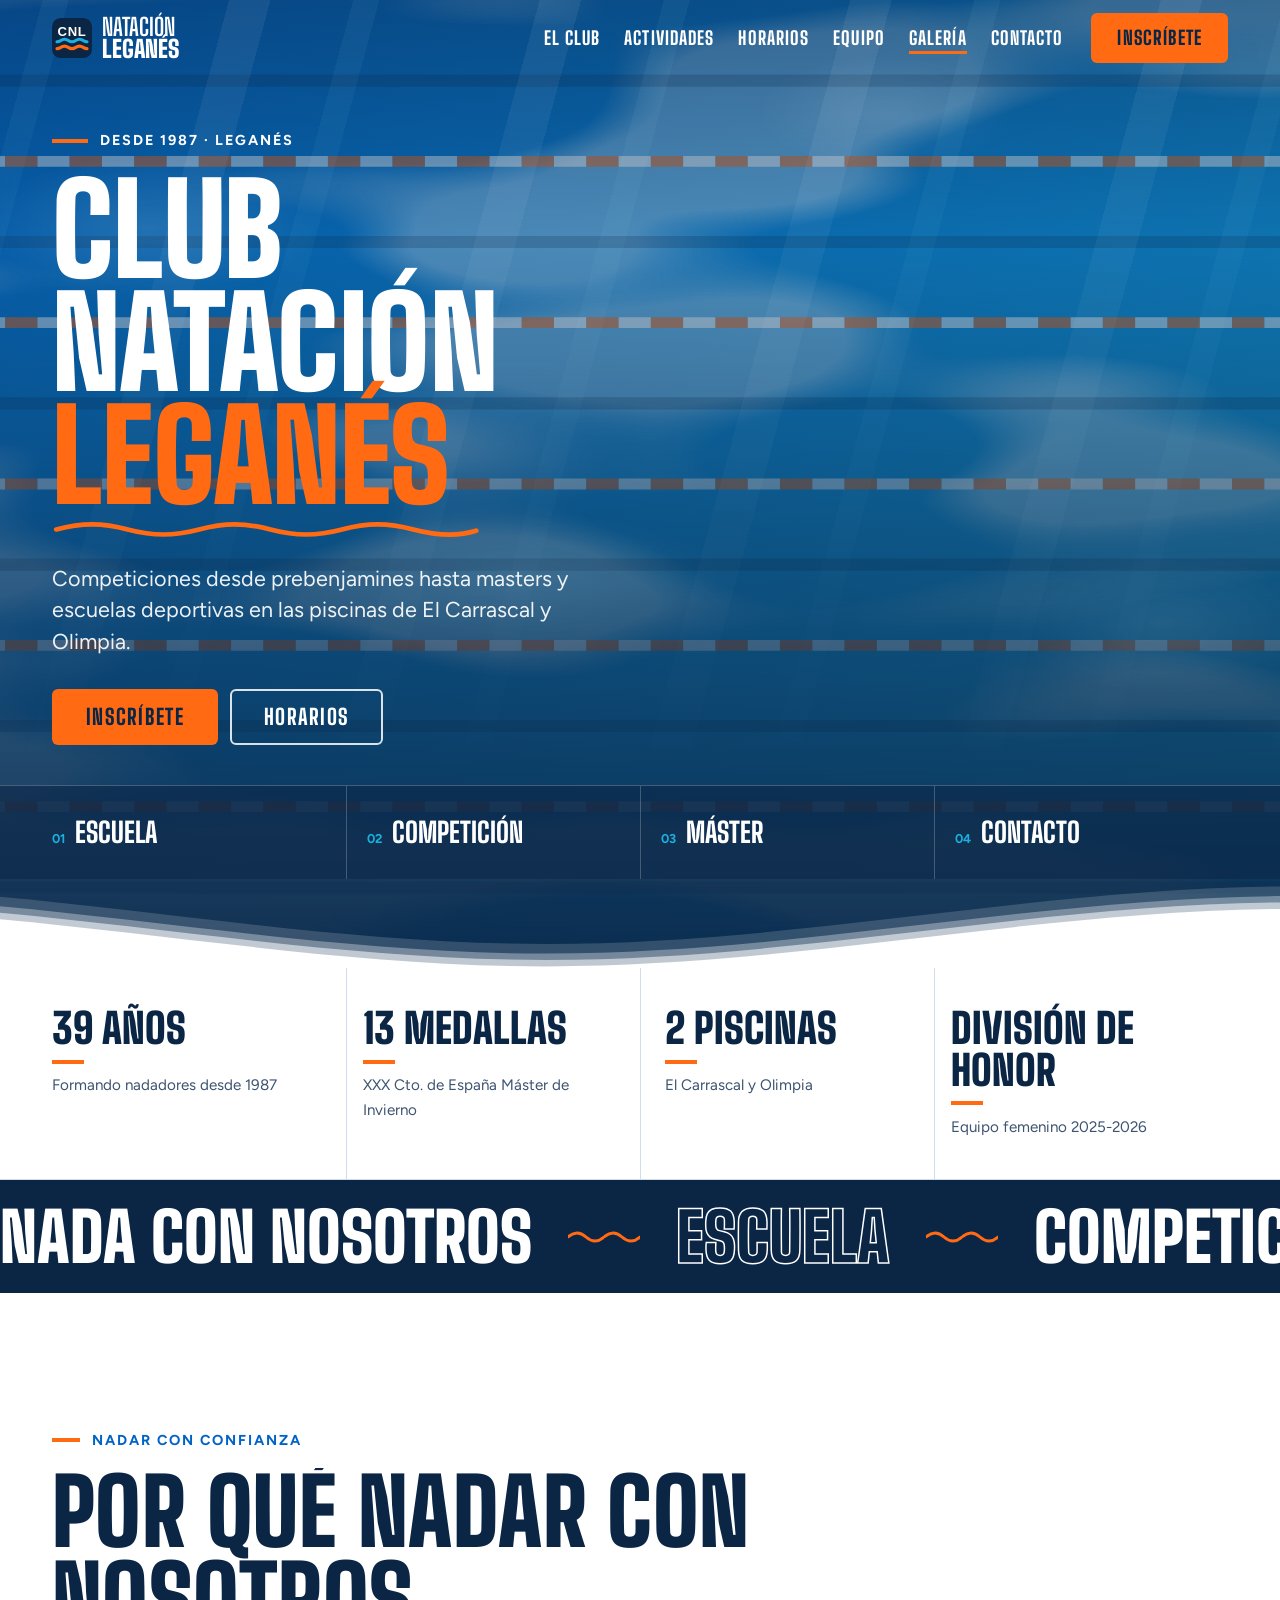
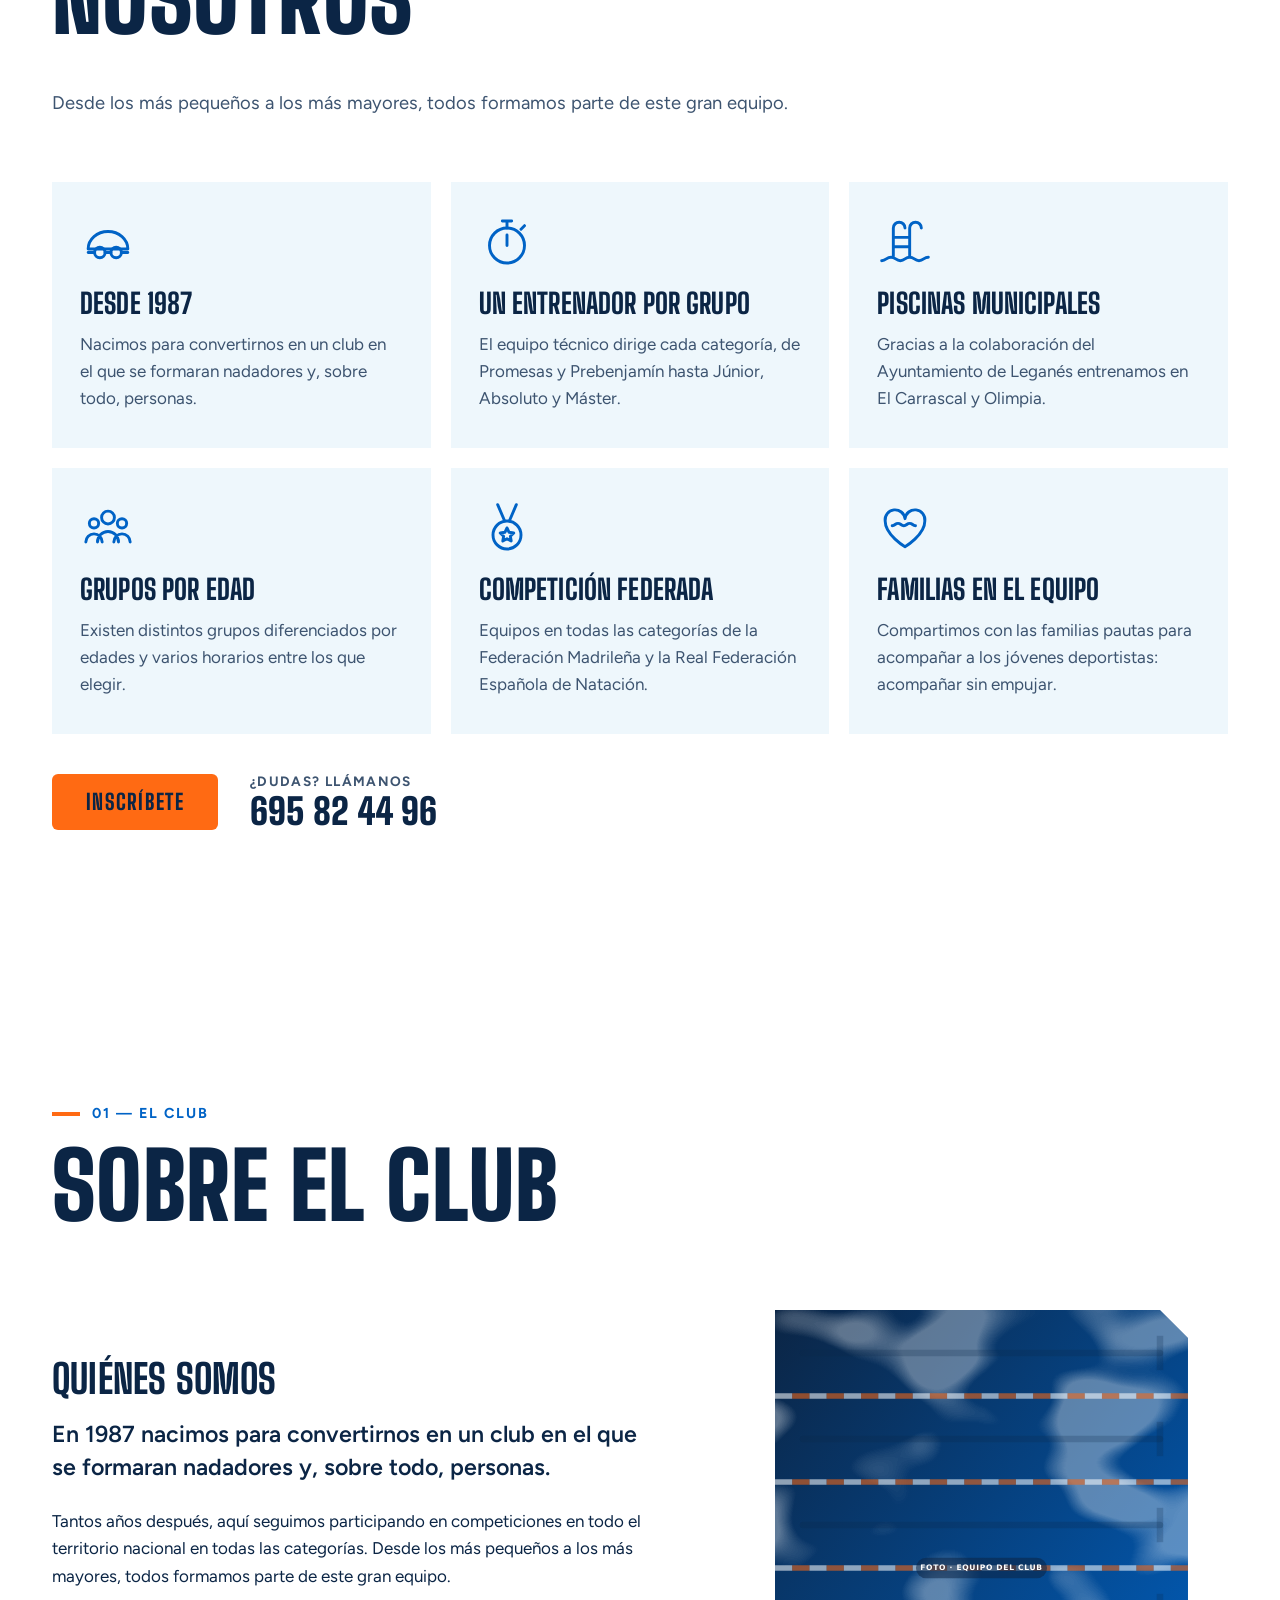
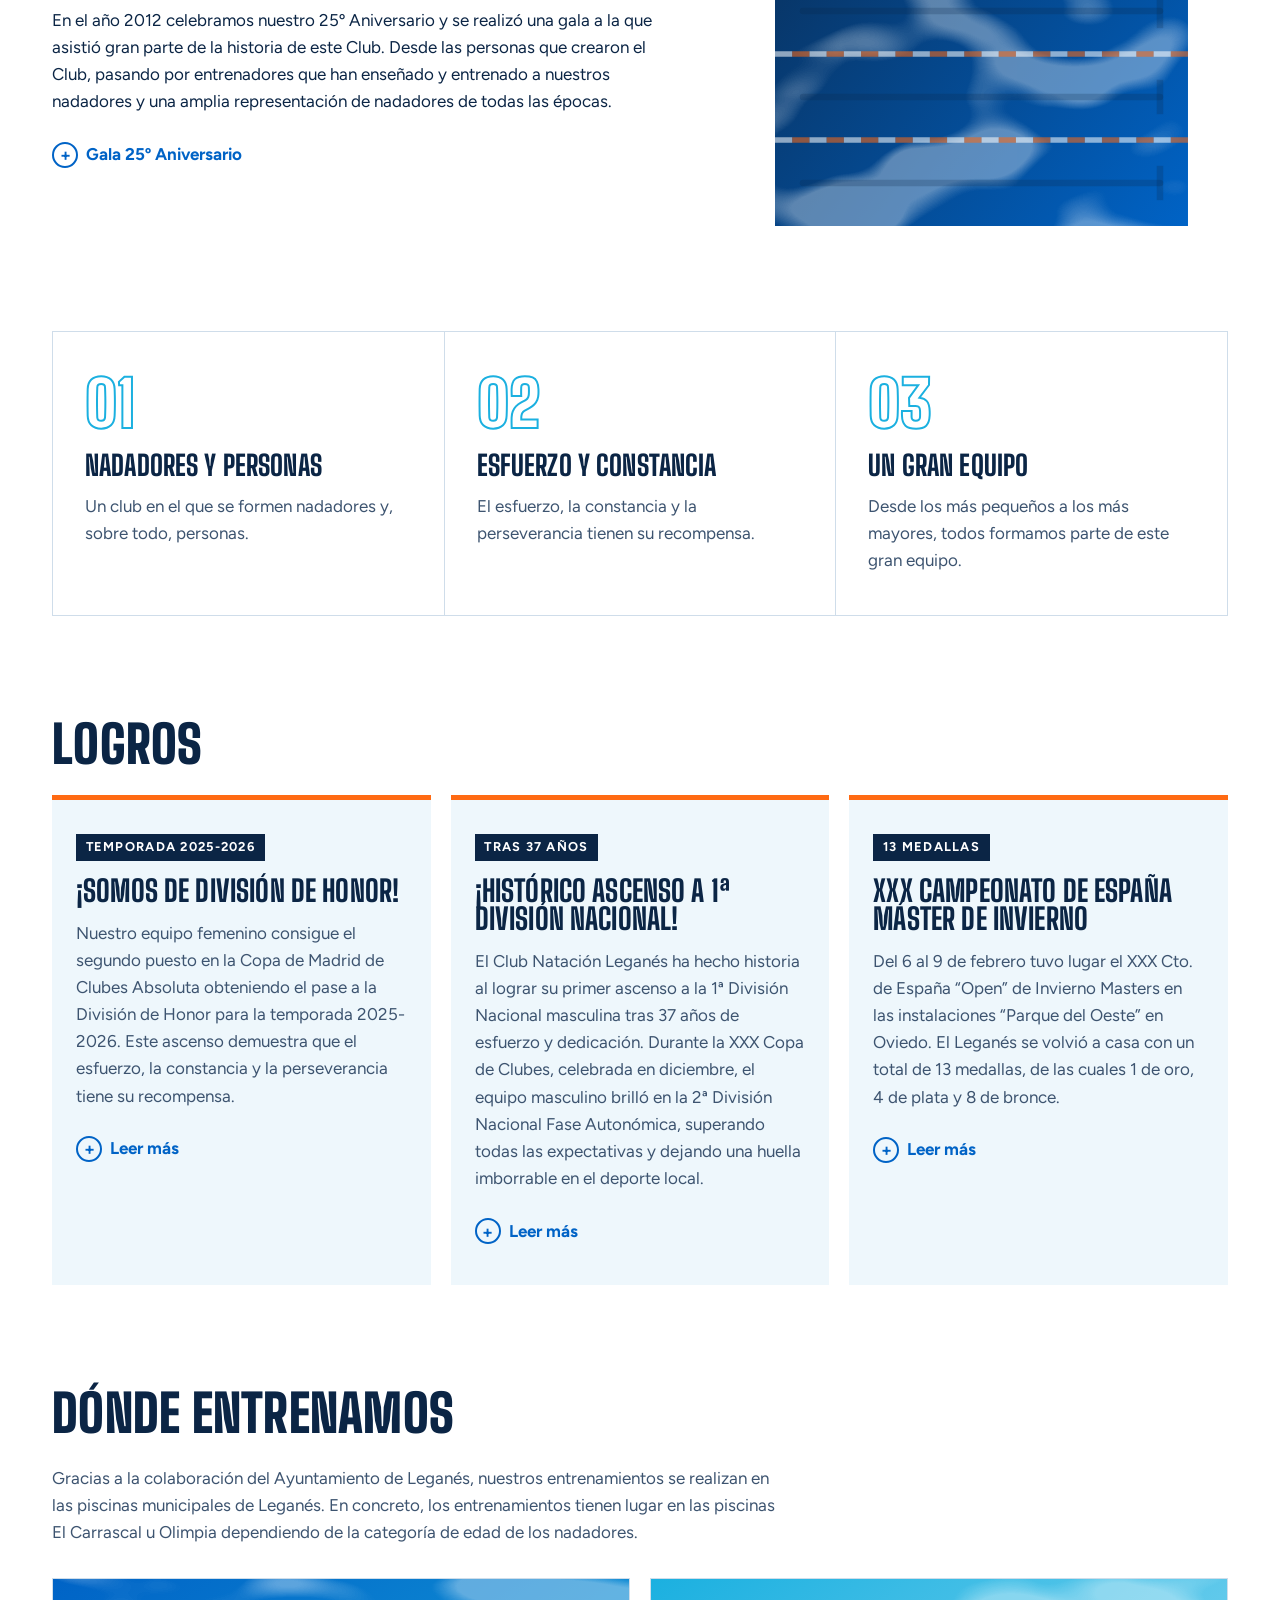
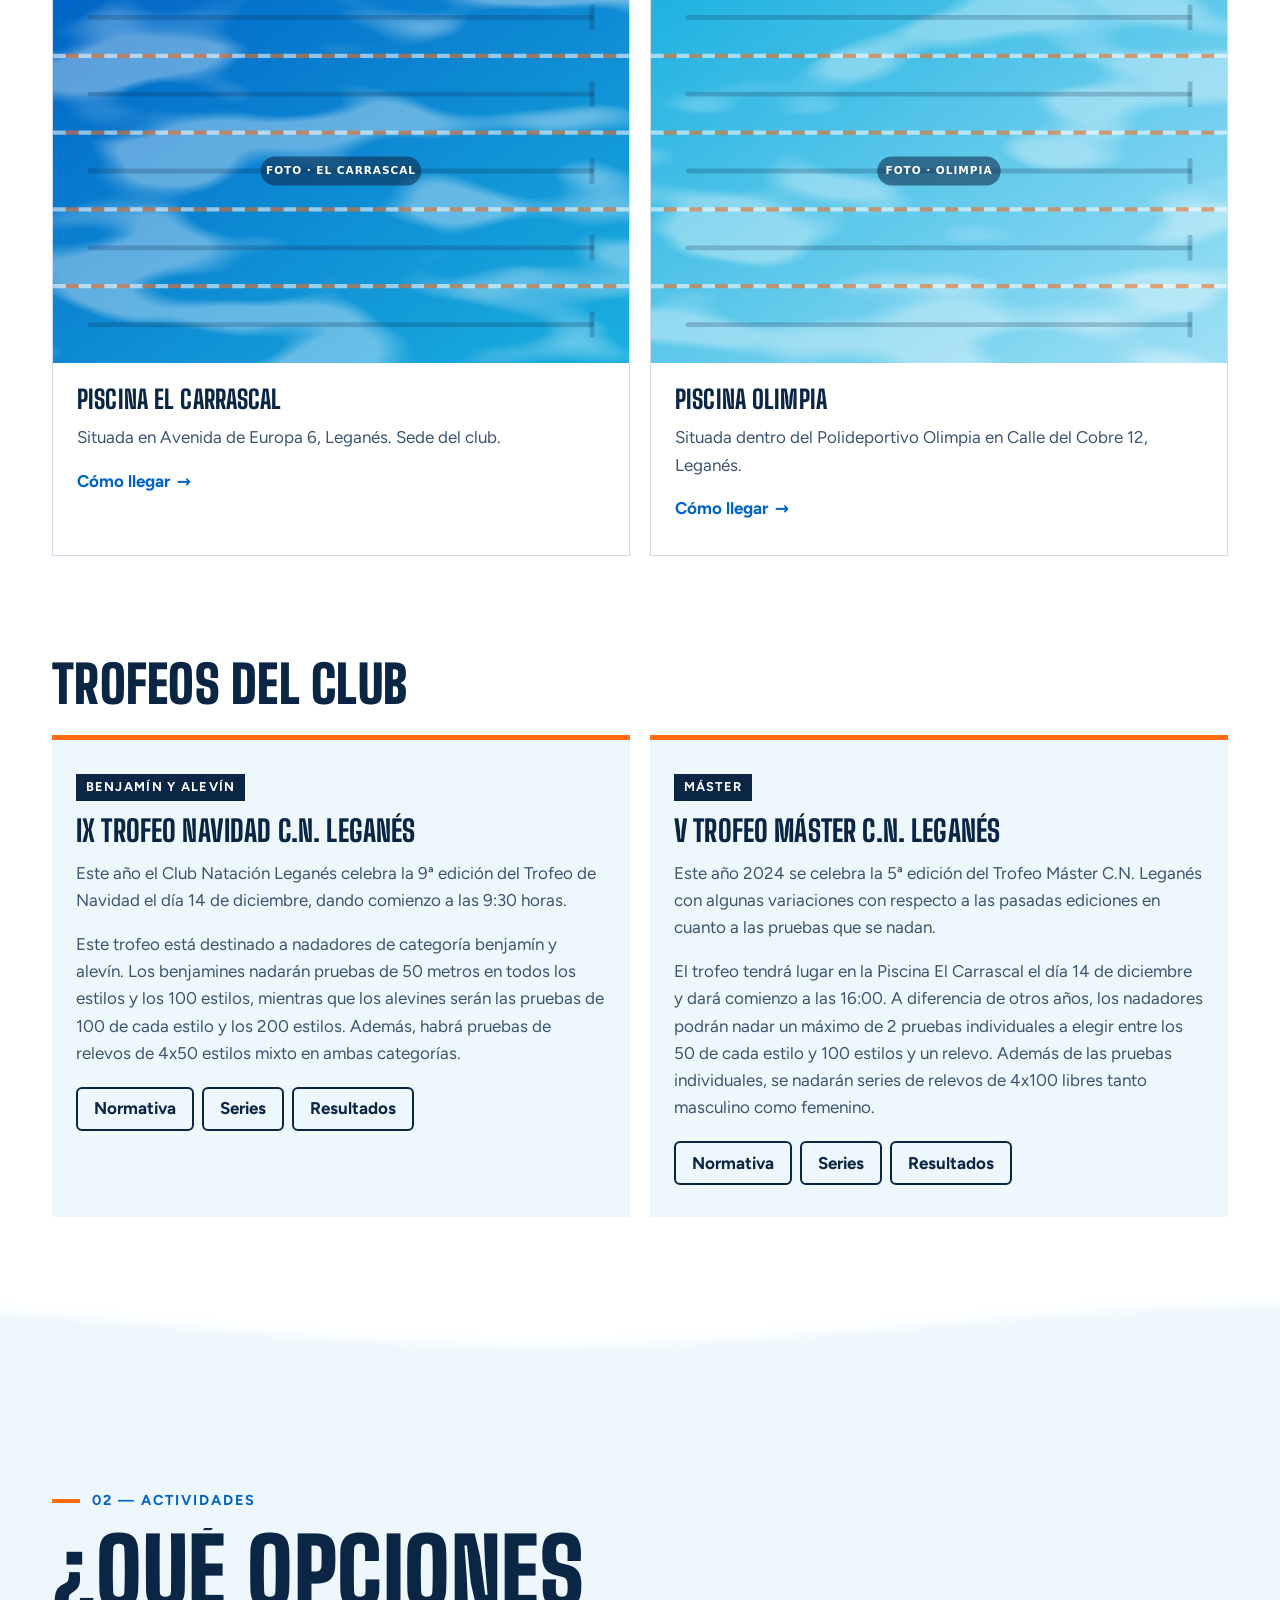
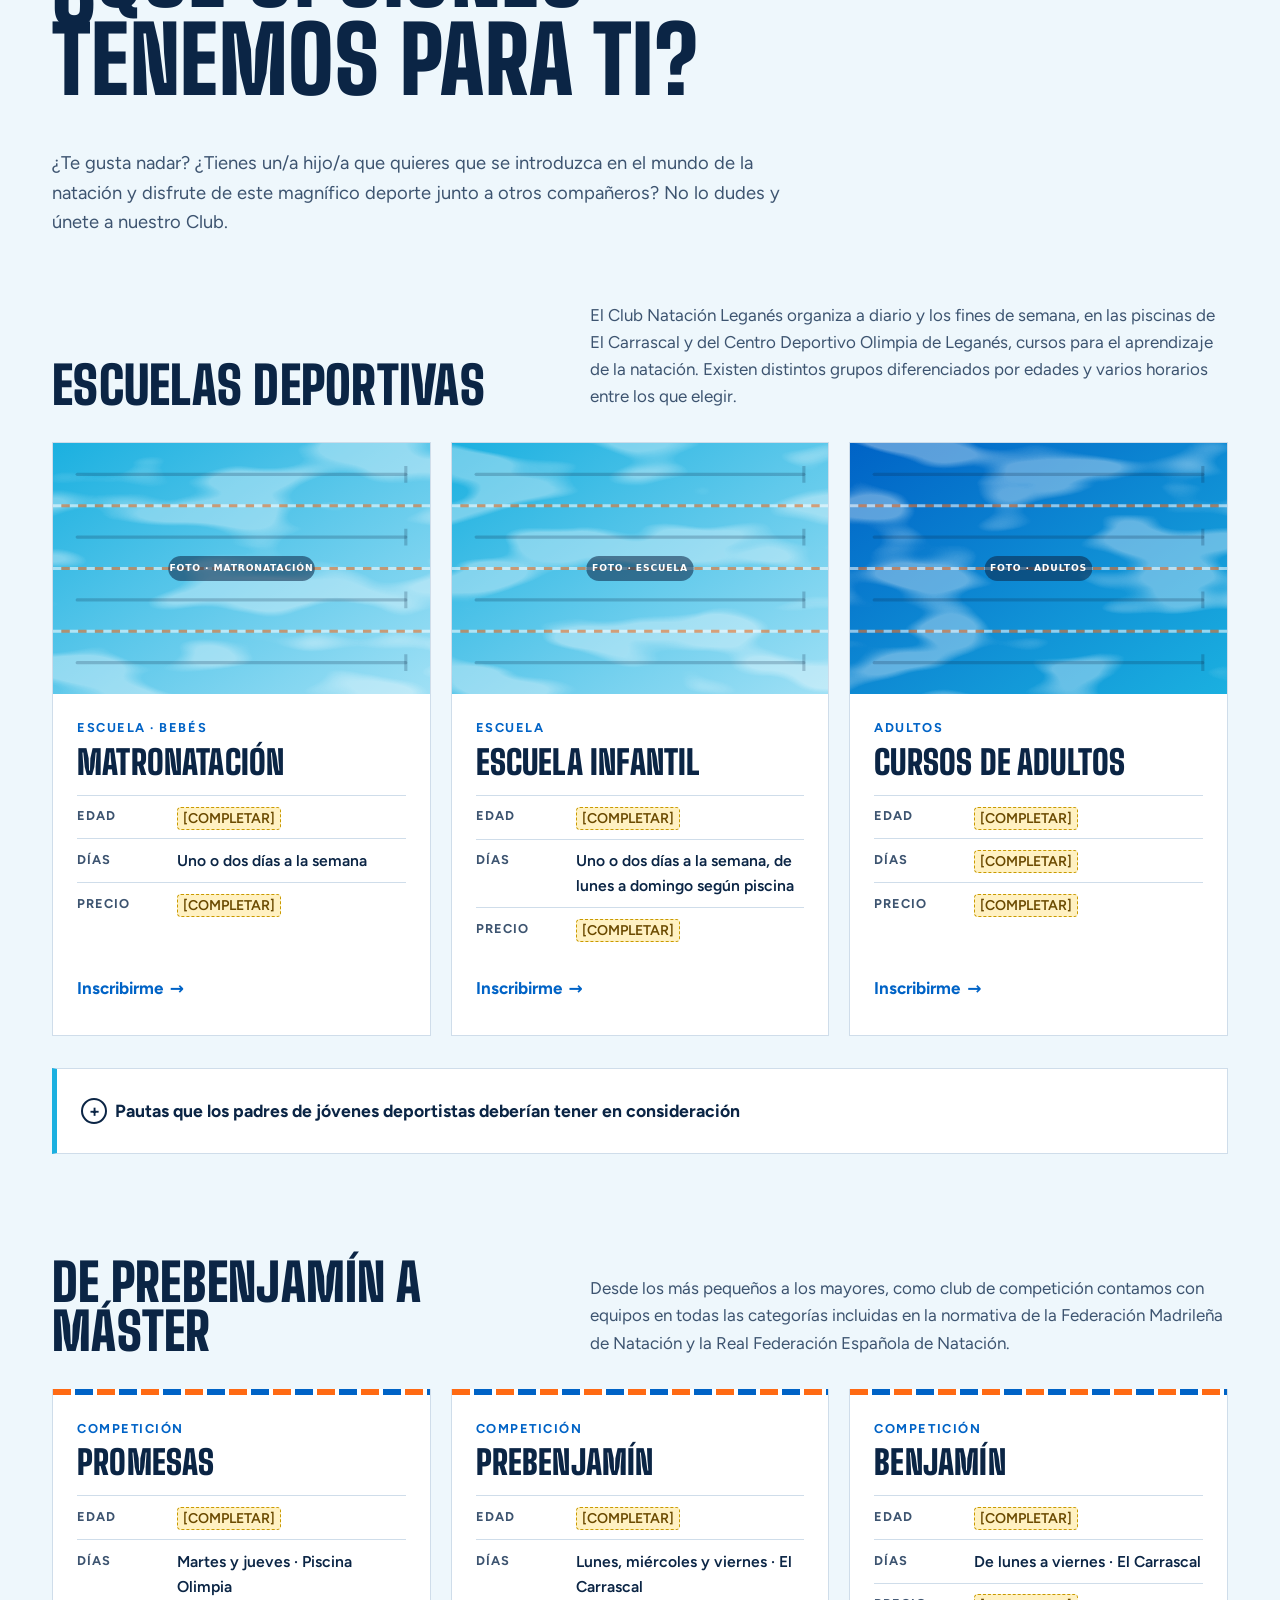
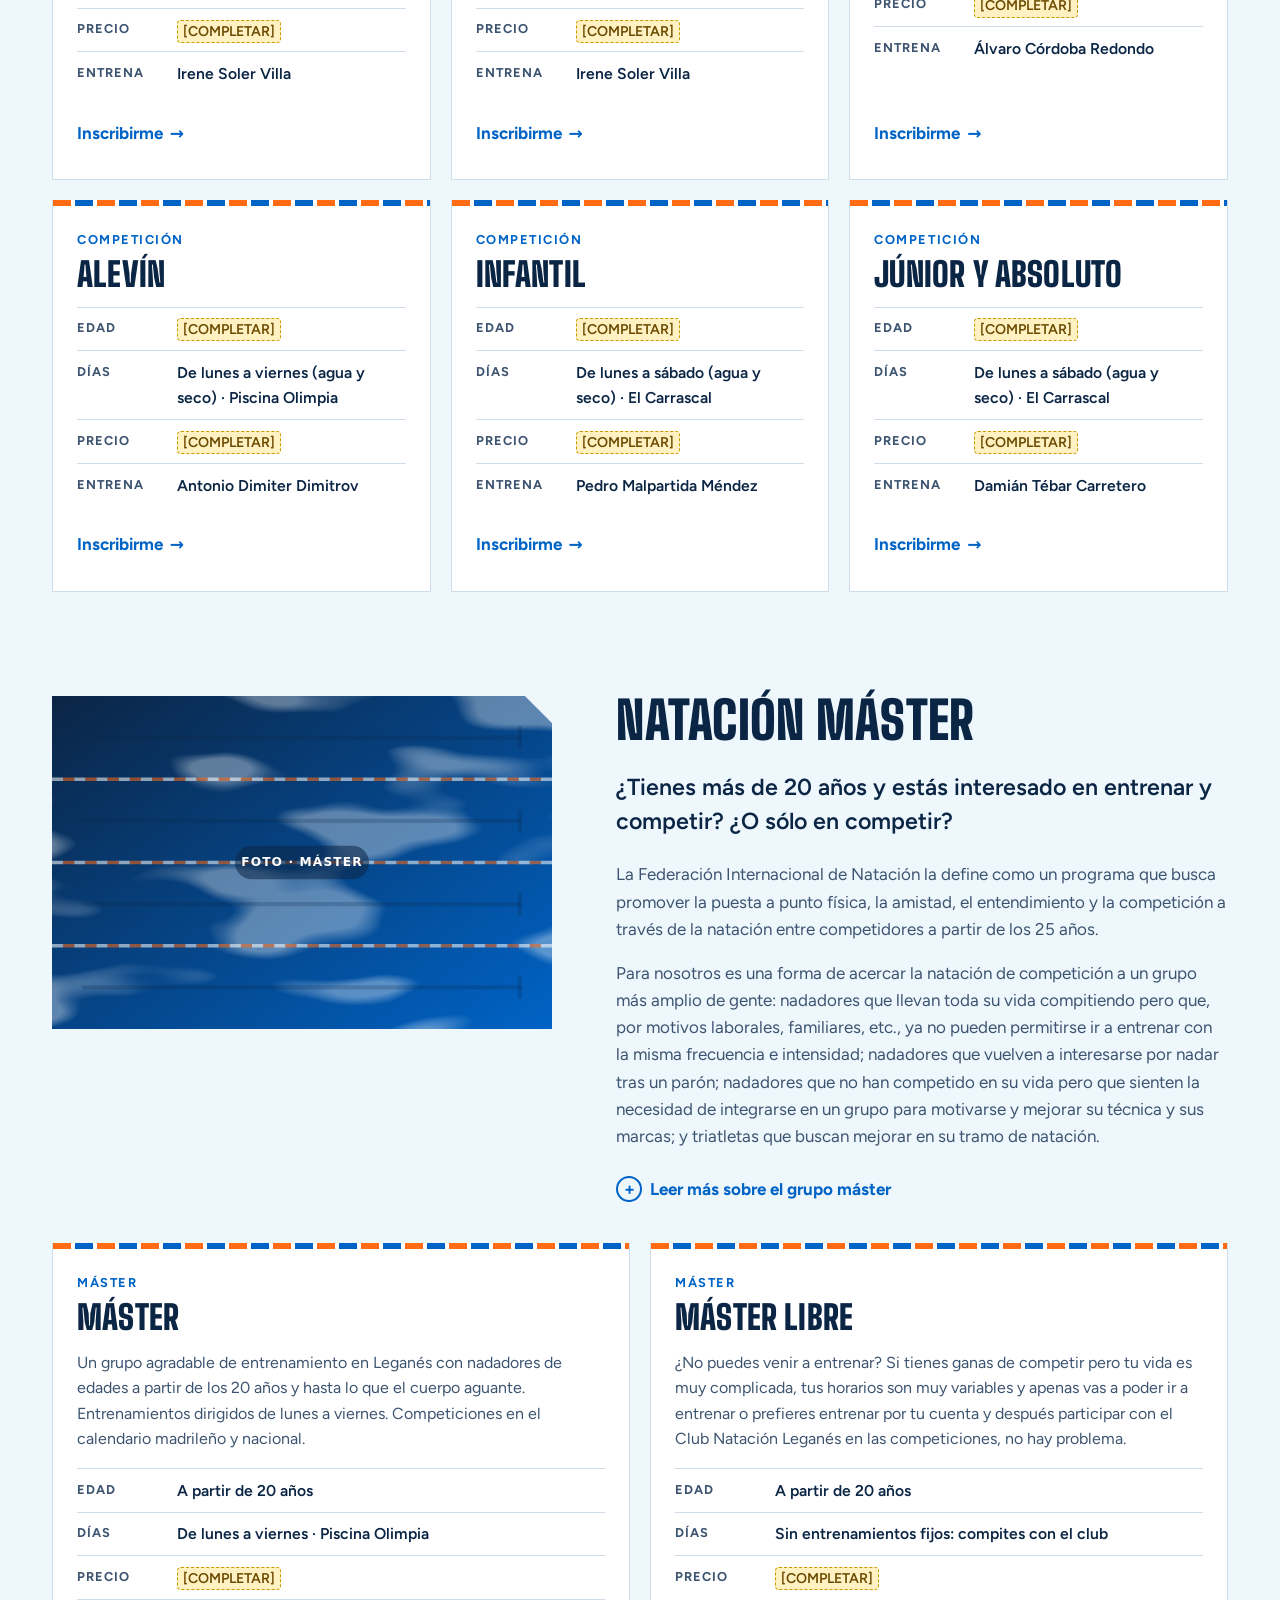
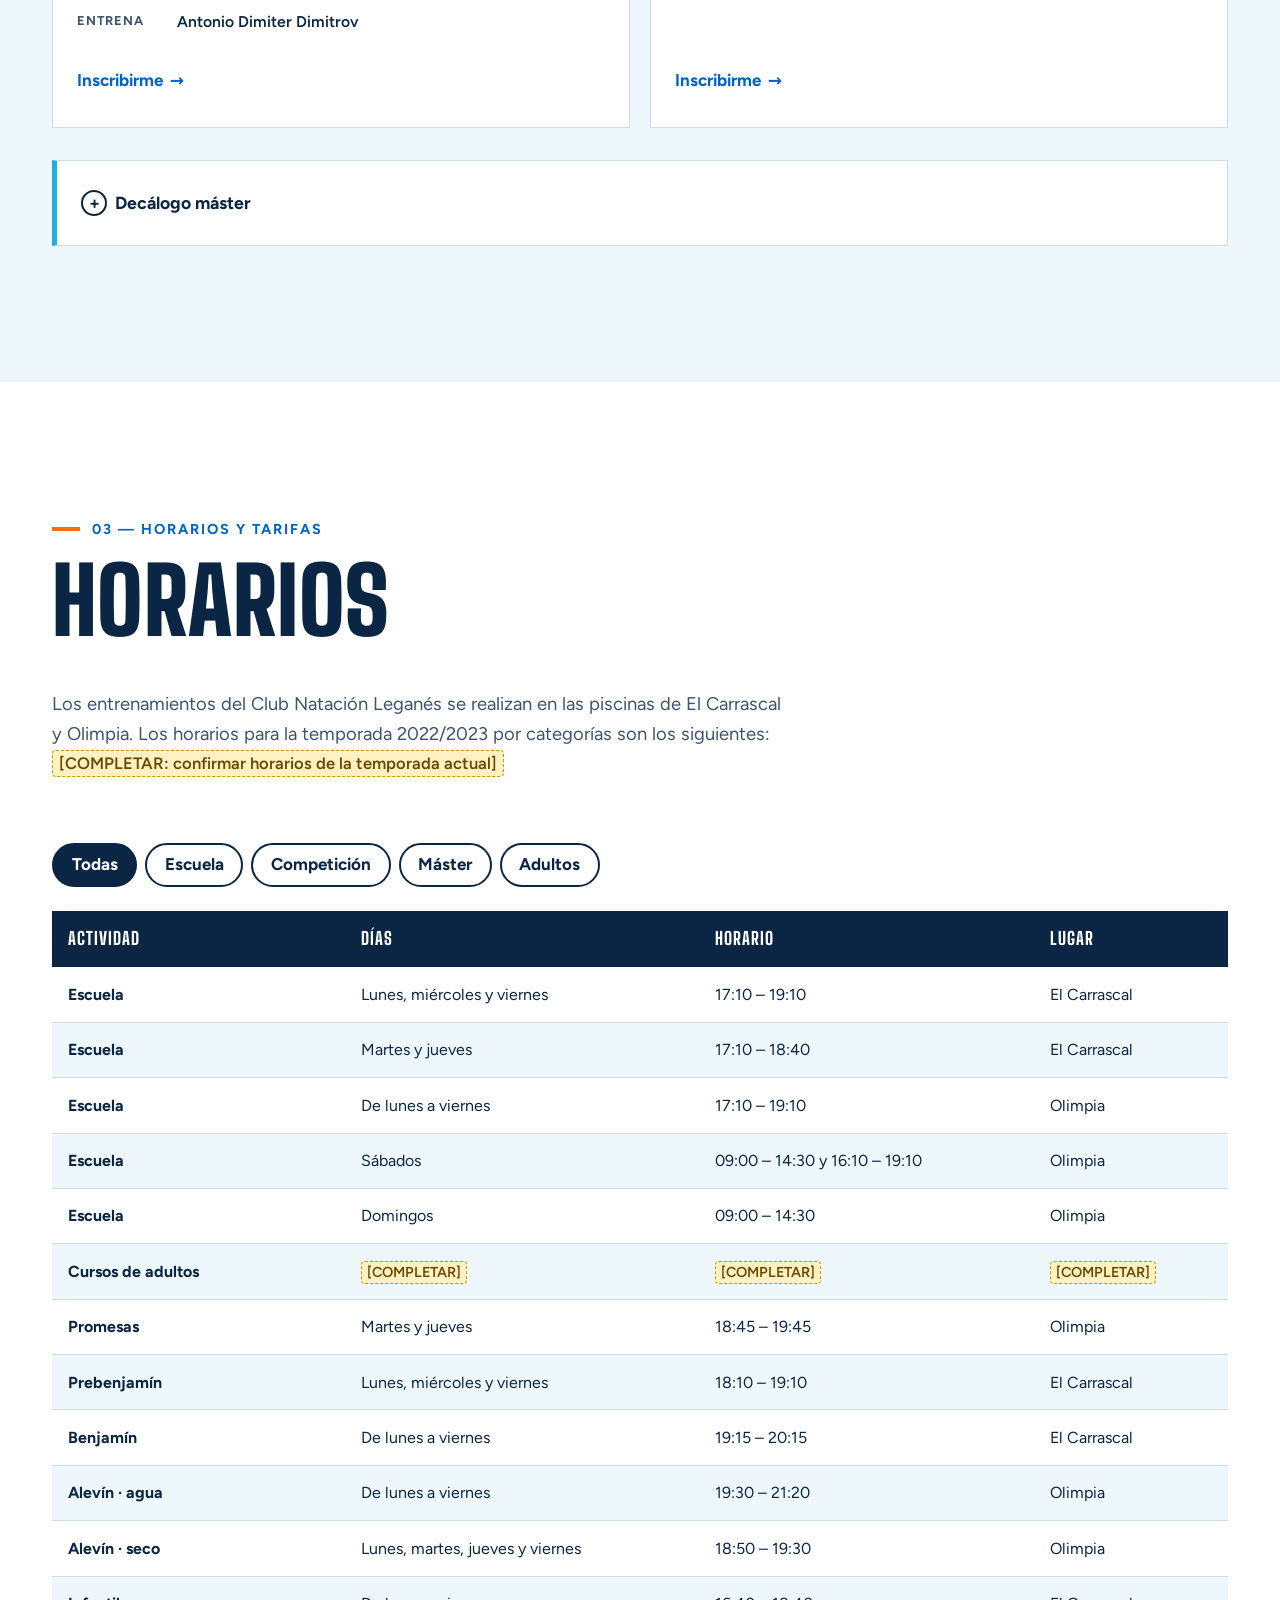
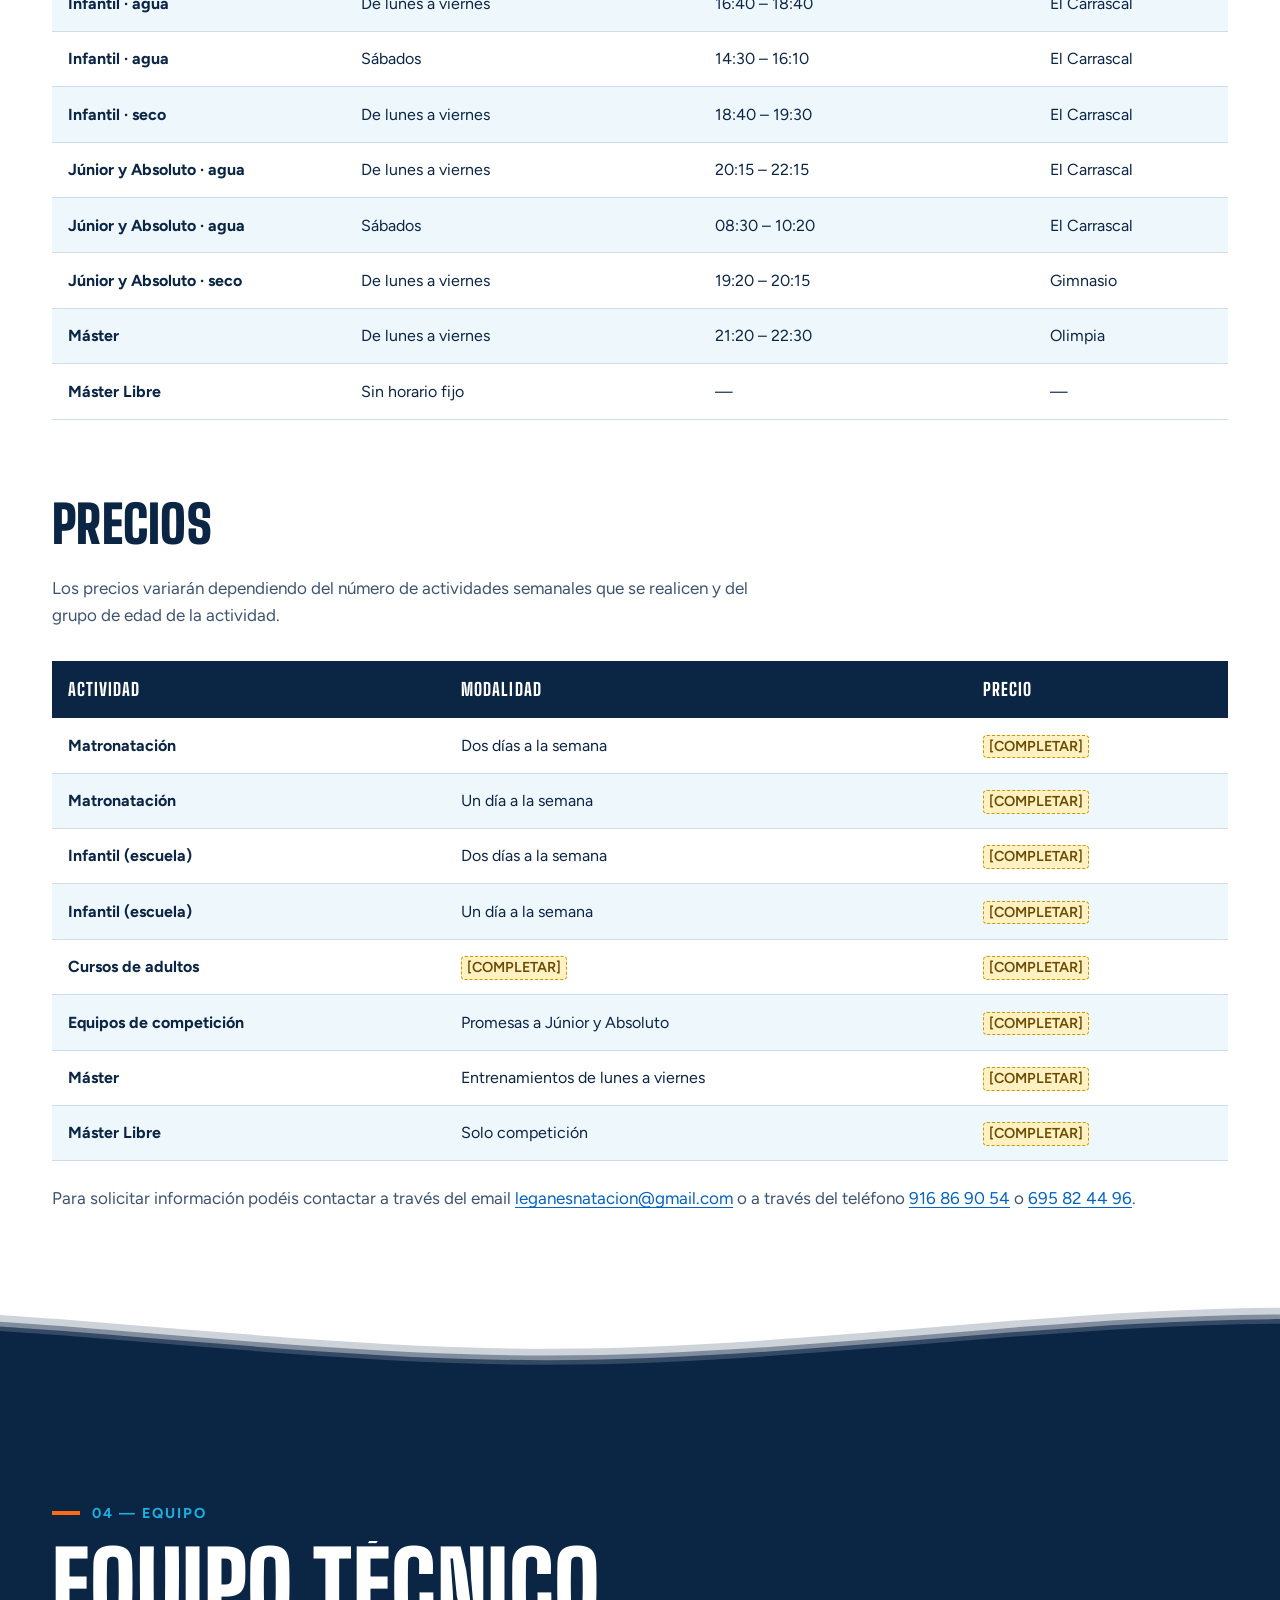
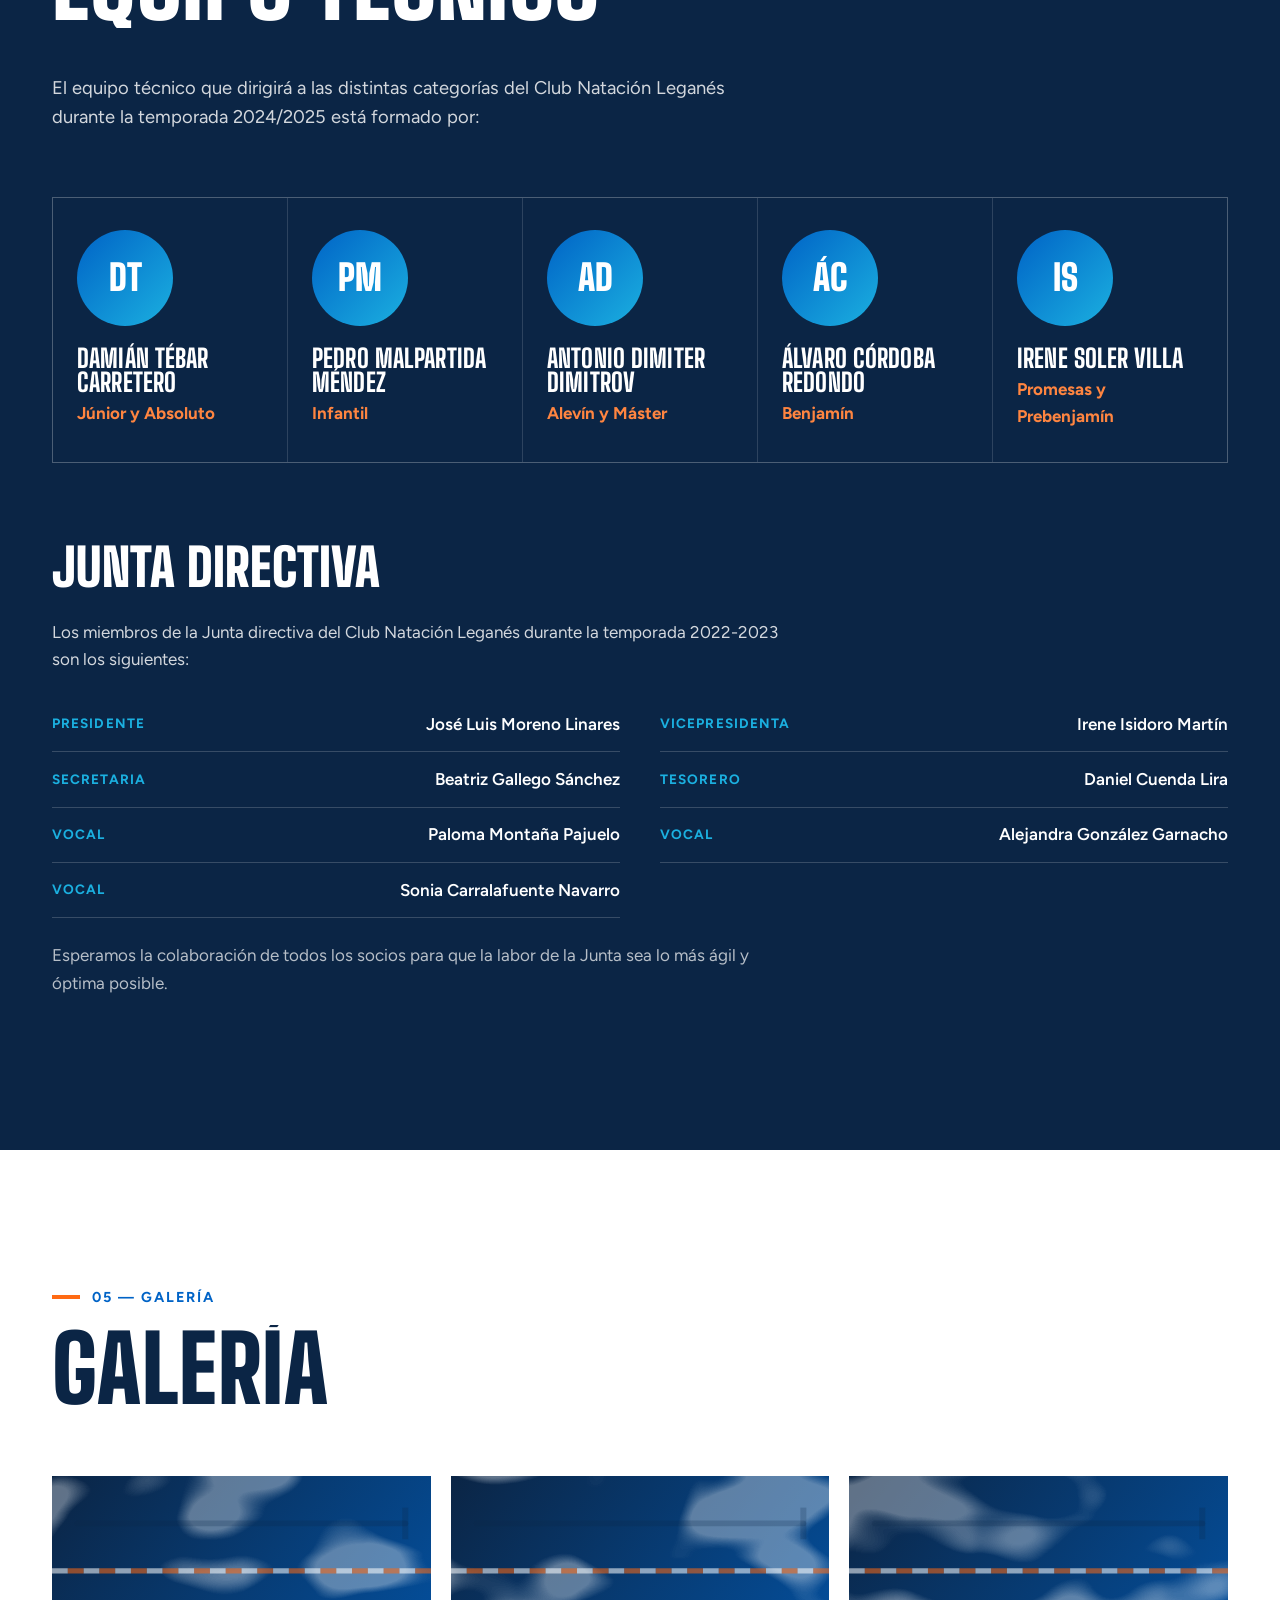
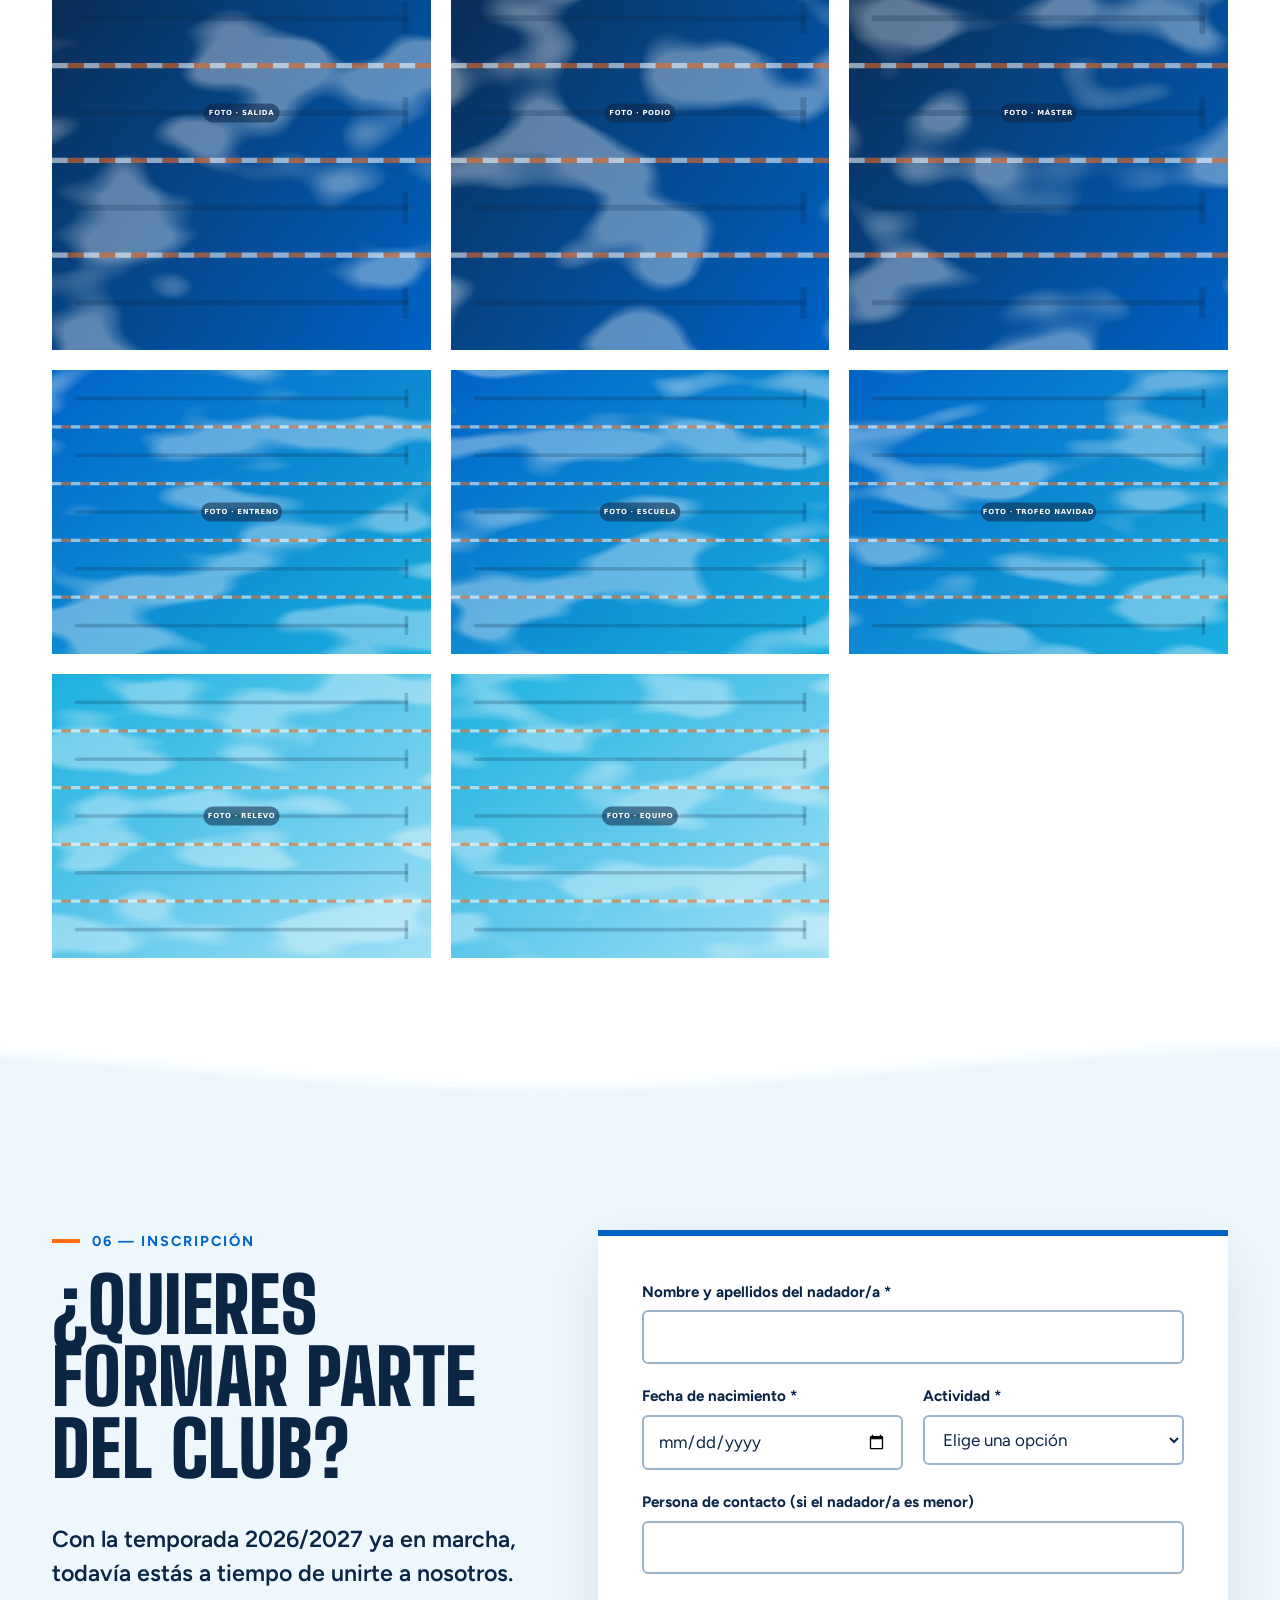
==== commit 5a8b75aa: "Más animaciones con temática de natación y bloque de confianza Olas animadas en el hero y entre secc" ====
--- a/index.html
+++ b/index.html
@@ -67,6 +67,13 @@
 <body>
   <a class="skip-link" href="#contenido">Saltar al contenido</a>
 
+  <!-- Ola reutilizable (hero, separadores de sección y pie) -->
+  <svg class="sprite" aria-hidden="true" focusable="false">
+    <defs>
+      <path id="ola" d="M-160 44c30 0 58-18 88-18s58 18 88 18 58-18 88-18 58 18 88 18v44h-352z"/>
+    </defs>
+  </svg>
+
   <!-- ===================== CABECERA ===================== -->
   <header class="site-header" id="cabecera">
     <div class="header-inner">
@@ -93,6 +100,11 @@
         <a class="btn btn-accent nav-cta" href="#inscripcion">Inscríbete</a>
       </nav>
     </div>
+    <!-- Progreso de lectura: una corchera que se completa y un gorro que avanza por la calle -->
+    <div class="scroll-lane" aria-hidden="true">
+      <span class="scroll-lane-rope"></span>
+      <span class="scroll-lane-cap"></span>
+    </div>
   </header>
 
   <main id="contenido">
@@ -104,13 +116,19 @@
              Para vídeo, sustituye la <img> por:
              <video autoplay muted loop playsinline poster="assets/img/hero.jpg"><source src="assets/video/hero.mp4" type="video/mp4"></video> -->
         <img src="assets/img/hero.svg" alt="Calles de la piscina con corcheras" width="1920" height="1080" fetchpriority="high">
-      </div>
+        <div class="hero-light" aria-hidden="true"></div>
+        <div class="bubbles" data-bubbles="18" aria-hidden="true"></div>
+      </div>
+      <div class="ripples" aria-hidden="true"></div>
       <div class="hero-content container">
         <p class="eyebrow">Desde 1987 · Leganés</p>
         <h1 id="hero-titulo" class="hero-title">
           <span>Club</span>
           <span>Natación</span>
           <span class="text-accent">Leganés</span>
+          <svg class="hero-squiggle" viewBox="0 0 300 14" preserveAspectRatio="none" aria-hidden="true" focusable="false">
+            <path pathLength="100" d="M3 7c18-5 32-5 50 0s32 5 50 0 32-5 50 0 32 5 50 0 32-5 50 0 32 5 44 1"/>
+          </svg>
         </h1>
         <p class="hero-lead">Competiciones desde prebenjamines hasta masters y escuelas deportivas en las piscinas de El Carrascal y Olimpia.</p>
         <div class="hero-actions">
@@ -127,16 +145,89 @@
           <li><a href="#contacto"><span class="ql-num">04</span>Contacto</a></li>
         </ul>
       </nav>
+
+      <svg class="waves" viewBox="0 24 150 28" preserveAspectRatio="none" aria-hidden="true" focusable="false">
+        <g class="waves-layers">
+          <use href="#ola" x="48" y="0"/>
+          <use href="#ola" x="48" y="3"/>
+          <use href="#ola" x="48" y="5"/>
+          <use href="#ola" x="48" y="7"/>
+        </g>
+      </svg>
     </section>
 
-    <!-- Banda de cifras (datos de la web actual) -->
+    <!-- Banda de cifras (datos de la web actual). Los números se animan al aparecer;
+         "años" se calcula solo a partir de 1987. -->
     <section class="stats" aria-label="El club en cifras">
       <ul class="container stats-grid">
-        <li class="reveal"><strong>1987</strong><span>Año de fundación</span></li>
-        <li class="reveal"><strong>Prebenjamín → Máster</strong><span>Equipos en todas las categorías</span></li>
-        <li class="reveal"><strong>2 piscinas</strong><span>El Carrascal y Olimpia</span></li>
+        <li class="reveal"><strong><span data-count="39" data-desde="1987">39</span> años</strong><span>Formando nadadores desde 1987</span></li>
+        <li class="reveal"><strong><span data-count="13">13</span> medallas</strong><span>XXX Cto. de España Máster de Invierno</span></li>
+        <li class="reveal"><strong><span data-count="2">2</span> piscinas</strong><span>El Carrascal y Olimpia</span></li>
         <li class="reveal"><strong>División de Honor</strong><span>Equipo femenino 2025-2026</span></li>
       </ul>
+    </section>
+
+    <!-- Marquesina decorativa -->
+    <div class="marquee" aria-hidden="true">
+      <div class="marquee-track">
+        <span>Nada con nosotros</span><span class="marquee-wave"></span>
+        <span>Escuela</span><span class="marquee-wave"></span>
+        <span>Competición</span><span class="marquee-wave"></span>
+        <span>Máster</span><span class="marquee-wave"></span>
+        <span>Desde 1987</span><span class="marquee-wave"></span>
+        <span>Nada con nosotros</span><span class="marquee-wave"></span>
+        <span>Escuela</span><span class="marquee-wave"></span>
+        <span>Competición</span><span class="marquee-wave"></span>
+        <span>Máster</span><span class="marquee-wave"></span>
+        <span>Desde 1987</span><span class="marquee-wave"></span>
+      </div>
+    </div>
+
+    <!-- ===================== POR QUÉ NOSOTROS (confianza) ===================== -->
+    <section class="section trust" id="por-que" aria-labelledby="porque-titulo">
+      <div class="container">
+        <header class="section-head reveal">
+          <p class="section-num">Nadar con confianza</p>
+          <h2 id="porque-titulo">Por qué nadar con nosotros</h2>
+          <p class="section-intro">Desde los más pequeños a los más mayores, todos formamos parte de este gran equipo.</p>
+        </header>
+        <ul class="trust-grid">
+          <li class="trust-item reveal">
+            <svg class="icon" viewBox="0 0 48 48" aria-hidden="true" focusable="false"><path d="M7 30a17 15 0 0 1 34 0z"/><circle cx="17" cy="33" r="4.5"/><circle cx="31" cy="33" r="4.5"/><path d="M21.5 33h5M7 33h5.5M35.5 33H41"/></svg>
+            <h3>Desde 1987</h3>
+            <p>Nacimos para convertirnos en un club en el que se formaran nadadores y, sobre todo, personas.</p>
+          </li>
+          <li class="trust-item reveal">
+            <svg class="icon" viewBox="0 0 48 48" aria-hidden="true" focusable="false"><circle cx="24" cy="27" r="15"/><path d="M24 27V18M20 6h8M24 6v6M36 13l3-3"/></svg>
+            <h3>Un entrenador por grupo</h3>
+            <p>El equipo técnico dirige cada categoría, de Promesas y Prebenjamín hasta Júnior, Absoluto y Máster.</p>
+          </li>
+          <li class="trust-item reveal">
+            <svg class="icon" viewBox="0 0 48 48" aria-hidden="true" focusable="false"><path d="M14 36V12a5 5 0 0 1 10 0M28 36V12a5 5 0 0 1 10 0M14 20h14M14 28h14"/><path d="M4 40c4 0 4-3 8-3s4 3 8 3 4-3 8-3 4 3 8 3 4-3 8-3"/></svg>
+            <h3>Piscinas municipales</h3>
+            <p>Gracias a la colaboración del Ayuntamiento de Leganés entrenamos en El Carrascal y Olimpia.</p>
+          </li>
+          <li class="trust-item reveal">
+            <svg class="icon" viewBox="0 0 48 48" aria-hidden="true" focusable="false"><circle cx="12" cy="20" r="4"/><circle cx="24" cy="15" r="5.5"/><circle cx="36" cy="20" r="4"/><path d="M5 36a7 7 0 0 1 14 0M15 36a9 9 0 0 1 18 0M29 36a7 7 0 0 1 14 0"/></svg>
+            <h3>Grupos por edad</h3>
+            <p>Existen distintos grupos diferenciados por edades y varios horarios entre los que elegir.</p>
+          </li>
+          <li class="trust-item reveal">
+            <svg class="icon" viewBox="0 0 48 48" aria-hidden="true" focusable="false"><path d="M16 4l6 14M32 4l-6 14"/><circle cx="24" cy="30" r="12"/><path d="M24 24l1.8 3.7 4 .6-2.9 2.8.7 4-3.6-1.9-3.6 1.9.7-4-2.9-2.8 4-.6z"/></svg>
+            <h3>Competición federada</h3>
+            <p>Equipos en todas las categorías de la Federación Madrileña y la Real Federación Española de Natación.</p>
+          </li>
+          <li class="trust-item reveal">
+            <svg class="icon" viewBox="0 0 48 48" aria-hidden="true" focusable="false"><path d="M24 40S7 30 7 18a8.5 8.5 0 0 1 17-2 8.5 8.5 0 0 1 17 2c0 12-17 22-17 22z"/><path d="M13 22c2.5 0 2.5-2 5-2s2.5 2 5 2 2.5-2 5-2 2.5 2 5 2"/></svg>
+            <h3>Familias en el equipo</h3>
+            <p>Compartimos con las familias pautas para acompañar a los jóvenes deportistas: acompañar sin empujar.</p>
+          </li>
+        </ul>
+        <div class="trust-cta reveal">
+          <a class="btn btn-accent btn-lg" href="#inscripcion">Inscríbete</a>
+          <a class="trust-phone" href="tel:+34695824496"><span>¿Dudas? Llámanos</span> 695 82 44 96</a>
+        </div>
+      </div>
     </section>
 
     <!-- ===================== 2. EL CLUB ===================== -->
@@ -293,6 +384,7 @@
     <!-- ✏️ EDITAR: ACTIVIDADES. Cada tarjeta tiene Edad / Días / Precio.
          Los precios se repiten en la tabla de tarifas (sección Horarios): cámbialos en ambos sitios. -->
     <section class="section section-alt" id="actividades" aria-labelledby="actividades-titulo">
+      <div class="wave-top" aria-hidden="true"><svg viewBox="0 24 150 28" preserveAspectRatio="none" focusable="false"><g class="waves-layers"><use href="#ola" x="48" y="0"/><use href="#ola" x="48" y="3"/><use href="#ola" x="48" y="5"/><use href="#ola" x="48" y="7"/></g></svg></div>
       <div class="container">
         <header class="section-head reveal">
           <p class="section-num">02 — Actividades</p>
@@ -624,6 +716,8 @@
     <!-- ✏️ EDITAR: EQUIPO TÉCNICO Y JUNTA. Para poner foto, cambia <span class="avatar">XX</span>
          por <img class="avatar" src="assets/img/equipo/nombre.webp" alt="Nombre" width="160" height="160" loading="lazy"> -->
     <section class="section section-dark" id="equipo" aria-labelledby="equipo-titulo">
+      <div class="wave-top" aria-hidden="true"><svg viewBox="0 24 150 28" preserveAspectRatio="none" focusable="false"><g class="waves-layers"><use href="#ola" x="48" y="0"/><use href="#ola" x="48" y="3"/><use href="#ola" x="48" y="5"/><use href="#ola" x="48" y="7"/></g></svg></div>
+      <div class="bubbles" data-bubbles="10" aria-hidden="true"></div>
       <div class="container">
         <header class="section-head reveal">
           <p class="section-num">04 — Equipo</p>
@@ -687,6 +781,7 @@
 
     <!-- ===================== 7. INSCRIPCIÓN ===================== -->
     <section class="section section-alt" id="inscripcion" aria-labelledby="inscripcion-titulo">
+      <div class="wave-top" aria-hidden="true"><svg viewBox="0 24 150 28" preserveAspectRatio="none" focusable="false"><g class="waves-layers"><use href="#ola" x="48" y="0"/><use href="#ola" x="48" y="3"/><use href="#ola" x="48" y="5"/><use href="#ola" x="48" y="7"/></g></svg></div>
       <div class="container signup">
         <div class="signup-text reveal">
           <p class="section-num">06 — Inscripción</p>
@@ -818,6 +913,7 @@
 
   <!-- ===================== 9. PIE ===================== -->
   <footer class="site-footer">
+    <div class="wave-top" aria-hidden="true"><svg viewBox="0 24 150 28" preserveAspectRatio="none" focusable="false"><g class="waves-layers"><use href="#ola" x="48" y="0"/><use href="#ola" x="48" y="3"/><use href="#ola" x="48" y="5"/><use href="#ola" x="48" y="7"/></g></svg></div>
     <div class="lane-rope" aria-hidden="true"></div>
     <div class="container footer-grid">
       <div class="footer-brand">
--- a/assets/css/styles.css
+++ b/assets/css/styles.css
@@ -199,7 +199,7 @@
 .stats-grid li:nth-child(n+3) { border-bottom: 0; }
 .stats-grid strong { display: block; font-family: var(--font-display); font-weight: 900; font-size: clamp(1.6rem, 4.5vw, 2.6rem); line-height: 1; text-transform: uppercase; color: var(--abismo); }
 .stats-grid strong::after { content: ""; display: block; width: 32px; height: 4px; margin-top: .6rem; background: var(--acento); }
-.stats-grid span { display: block; margin-top: .6rem; color: var(--ink-soft); font-size: .95rem; }
+.stats-grid li > span { display: block; margin-top: .6rem; color: var(--ink-soft); font-size: .95rem; }
 @media (min-width: 900px) {
   .stats-grid { grid-template-columns: repeat(4, 1fr); }
   .stats-grid li { padding: 2.5rem 1.5rem; border-bottom: 0; }
@@ -463,5 +463,178 @@
   @keyframes hero-zoom { from { transform: scale(1.08); } to { transform: scale(1); } }
 }
 @media (prefers-reduced-motion: reduce) {
-  *, *::before, *::after { transition-duration: .01ms !important; animation-duration: .01ms !important; }
-}
+  *, *::before, *::after { transition-duration: .01ms !important; animation-duration: .01ms !important; animation-iteration-count: 1 !important; }
+  .bubbles, .ripples, .hero-light { display: none; }
+}
+
+/* =========================================================
+   EFECTOS DE AGUA
+   Todo se anima con transform/opacity. Las animaciones infinitas
+   se pausan fuera de pantalla (.is-paused) y no se ejecutan con
+   prefers-reduced-motion: reduce.
+   ========================================================= */
+
+.sprite { position: absolute; width: 0; height: 0; overflow: hidden; }
+.is-paused :is(.bubble, .waves use, .marquee-track, .marquee-wave), .wave-top.is-paused use,
+.is-paused .hero-light::before, .is-paused .hero-light::after { animation-play-state: paused !important; }
+
+/* Progreso de lectura: corchera + gorro */
+.scroll-lane { position: absolute; left: 0; right: 0; bottom: -2px; height: 4px; pointer-events: none; opacity: 0; transition: opacity .3s; }
+.site-header.is-scrolled .scroll-lane { opacity: 1; }
+.scroll-lane-rope { position: absolute; inset: 0; background: repeating-linear-gradient(90deg, var(--acento) 0 12px, var(--blanco) 12px 14px, var(--azul) 14px 26px, var(--blanco) 26px 28px); transform-origin: left; transform: scaleX(var(--p, 0)); }
+.scroll-lane-cap { position: absolute; top: -6px; left: calc(var(--p, 0) * 100%); width: 18px; height: 16px; margin-left: -9px; border-radius: 50% 50% 40% 40%; background: var(--acento); box-shadow: inset 0 -5px 0 var(--abismo), 0 2px 6px rgba(11,37,69,.3); }
+
+/* Hero: luz bajo el agua, burbujas, ondas y olas */
+.hero { padding-bottom: clamp(40px, 7vw, 90px); }
+.hero-content, .quick-links { position: relative; z-index: 2; }
+.hero-light { position: absolute; inset: -10%; z-index: 1; pointer-events: none; mix-blend-mode: screen; }
+.hero-light::before {
+  content: ""; position: absolute; inset: 0;
+  background: repeating-linear-gradient(105deg, transparent 0 70px, rgba(255,255,255,.07) 70px 110px, transparent 110px 190px, rgba(159,224,245,.06) 190px 215px, transparent 215px 300px);
+  -webkit-mask-image: linear-gradient(to bottom, #000 0%, transparent 75%); mask-image: linear-gradient(to bottom, #000 0%, transparent 75%);
+}
+.hero-light::after {
+  content: ""; position: absolute; inset: 0; opacity: .7;
+  background:
+    radial-gradient(ellipse 16% 9% at 18% 28%, rgba(255,255,255,.16), transparent 70%),
+    radial-gradient(ellipse 12% 7% at 66% 18%, rgba(255,255,255,.14), transparent 70%),
+    radial-gradient(ellipse 20% 8% at 42% 58%, rgba(159,224,245,.14), transparent 70%),
+    radial-gradient(ellipse 14% 9% at 84% 62%, rgba(255,255,255,.12), transparent 70%);
+}
+.bubbles { position: absolute; inset: 0; z-index: 1; overflow: hidden; pointer-events: none; }
+.bubble {
+  position: absolute; bottom: -40px; left: var(--x, 50%); width: var(--s, 10px); height: var(--s, 10px); border-radius: 50%; opacity: 0;
+  background: radial-gradient(circle at 32% 30%, rgba(255,255,255,.95) 0 12%, rgba(255,255,255,.22) 35%, rgba(255,255,255,.04) 70%);
+  border: 1px solid rgba(255,255,255,.5);
+}
+.ripples { position: absolute; inset: 0; z-index: 1; overflow: hidden; pointer-events: none; }
+.ripple { position: absolute; width: 18px; height: 18px; margin: -9px 0 0 -9px; border-radius: 50%; border: 2px solid rgba(255,255,255,.7); transform: scale(.2); opacity: 0; }
+.ripple::after { content: ""; position: absolute; inset: 3px; border-radius: 50%; border: 1.5px solid rgba(255,255,255,.45); }
+.hero-squiggle { display: block; width: 3.4em; max-width: 100%; height: .15em; margin-top: .06em; overflow: visible; }
+.hero-squiggle path { fill: none; stroke: var(--acento); stroke-width: 3.5; stroke-linecap: round; }
+.waves { position: absolute; left: 0; bottom: -1px; z-index: 1; width: 100%; height: clamp(40px, 7vw, 90px); pointer-events: none; }
+.waves use { fill: var(--blanco); }
+.waves use:nth-child(1) { fill-opacity: .16; }
+.waves use:nth-child(2) { fill-opacity: .32; }
+.waves use:nth-child(3) { fill-opacity: .55; }
+
+/* Separadores de ola entre secciones */
+.section-alt, .section-dark, .site-footer { position: relative; }
+.wave-top { position: absolute; left: 0; right: 0; bottom: calc(100% - 1px); height: clamp(32px, 5vw, 70px); pointer-events: none; color: var(--espuma); }
+.wave-top svg { display: block; width: 100%; height: 100%; }
+.section-dark .wave-top, .site-footer .wave-top { color: var(--abismo); }
+.wave-top use { fill: currentColor; }
+.wave-top use:nth-child(1) { fill-opacity: .2; }
+.wave-top use:nth-child(2) { fill-opacity: .4; }
+.wave-top use:nth-child(3) { fill-opacity: .65; }
+.section-dark > .container, .section-alt > .container { position: relative; z-index: 1; }
+.section-dark .bubbles { z-index: 0; opacity: .6; }
+
+/* Marquesina */
+.marquee { overflow: hidden; background: var(--abismo); color: var(--blanco); padding-block: clamp(.9rem, 2.5vw, 1.4rem); }
+.marquee-track { display: flex; align-items: center; gap: clamp(1.25rem, 3vw, 2.25rem); width: max-content; }
+.marquee-track span:not(.marquee-wave) { font-family: var(--font-display); font-weight: 900; font-size: clamp(2rem, 6.5vw, 4.25rem); line-height: 1; text-transform: uppercase; white-space: nowrap; }
+.marquee-track span:nth-child(4n+3) { color: transparent; -webkit-text-stroke: 1.5px var(--blanco); }
+.marquee-wave { flex: none; width: 72px; height: 18px; background: url("data:image/svg+xml,%3Csvg xmlns='http://www.w3.org/2000/svg' viewBox='0 0 36 18'%3E%3Cpath d='M0 9q9-8 18 0t18 0' fill='none' stroke='%23FF6A13' stroke-width='3' stroke-linecap='round'/%3E%3C/svg%3E") 0 50% / 36px 18px repeat-x; }
+
+/* Por qué nadar con nosotros */
+.trust-grid { display: grid; gap: 1.25rem; grid-template-columns: repeat(auto-fill, minmax(min(100%, 300px), 1fr)); }
+.trust-item { position: relative; overflow: hidden; isolation: isolate; padding: 2rem 1.75rem 2.25rem; background: var(--espuma); transition: color .45s var(--ease); }
+.trust-item::before {
+  content: ""; position: absolute; left: 0; right: 0; top: -20px; bottom: 0; z-index: -1;
+  background:
+    url("data:image/svg+xml,%3Csvg xmlns='http://www.w3.org/2000/svg' viewBox='0 0 120 20' preserveAspectRatio='none'%3E%3Cpath d='M0 10q30-10 60 0t60 0V20H0z' fill='%230063C6'/%3E%3C/svg%3E") 0 0 / 120px 20px repeat-x,
+    linear-gradient(var(--azul), var(--azul)) 0 19px / 100% calc(100% - 19px) no-repeat;
+  transform: translateY(101%); transition: transform .7s var(--ease);
+}
+.trust-item:hover, .trust-item:focus-within { color: var(--blanco); }
+.trust-item:hover::before, .trust-item:focus-within::before { transform: translateY(0); }
+.trust-item h3 { font-size: 1.75rem; }
+.trust-item p { margin: 0; color: var(--ink-soft); transition: color .45s var(--ease); }
+.trust-item:hover p, .trust-item:focus-within p { color: rgba(255,255,255,.92); }
+.icon { width: 56px; height: 56px; margin-bottom: 1.25rem; fill: none; stroke: var(--azul); stroke-width: 2.5; stroke-linecap: round; stroke-linejoin: round; transition: stroke .45s var(--ease); }
+.trust-item:hover .icon, .trust-item:focus-within .icon { stroke: var(--blanco); }
+.trust-cta { display: flex; flex-wrap: wrap; align-items: center; gap: 1.25rem 2rem; margin-top: 2.5rem; }
+.trust-phone { display: inline-flex; flex-direction: column; font-family: var(--font-display); font-weight: 900; font-size: clamp(1.75rem, 4vw, 2.25rem); line-height: 1; color: var(--abismo); text-decoration: none; }
+.trust-phone span { font-family: var(--font-body); font-weight: 700; font-size: .85rem; letter-spacing: .1em; text-transform: uppercase; color: var(--ink-soft); margin-bottom: .3rem; }
+.trust-phone:hover { color: var(--azul); }
+
+/* Botones y elementos con onda al pulsar */
+.btn, .chip, .gallery-item { position: relative; overflow: hidden; isolation: isolate; }
+.press-ripple { position: absolute; z-index: -1; width: 12px; height: 12px; margin: -6px 0 0 -6px; border-radius: 50%; background: rgba(255,255,255,.55); pointer-events: none; transform: scale(0); }
+.btn-outline .press-ripple, .chip .press-ripple { background: rgba(27,176,224,.35); }
+.gallery-item .press-ripple { z-index: 1; }
+
+/* Accesos rápidos: se llenan de agua al pasar */
+.quick-links a { position: relative; isolation: isolate; }
+.quick-links a::before { content: ""; position: absolute; inset: 0; z-index: -1; background: linear-gradient(to top, rgba(27,176,224,.35), rgba(27,176,224,.05)); transform: scaleY(0); transform-origin: bottom; transition: transform .45s var(--ease); }
+.quick-links a:hover::before, .quick-links a:focus-visible::before { transform: scaleY(1); }
+
+/* Tarjetas: ola en la base al pasar */
+.card { position: relative; overflow: hidden; }
+.card::after { content: ""; position: absolute; left: 0; right: 0; bottom: 0; height: 14px; background: url("data:image/svg+xml,%3Csvg xmlns='http://www.w3.org/2000/svg' viewBox='0 0 56 14' preserveAspectRatio='none'%3E%3Cpath d='M0 7q14-7 28 0t28 0V14H0z' fill='%231BB0E0'/%3E%3C/svg%3E") 0 0 / 56px 14px repeat-x; transform: translateY(100%); transition: transform .35s var(--ease); }
+.card:hover::after, .card:focus-within::after { transform: none; }
+
+/* Galería: velo de agua al pasar */
+.gallery-item::after { content: ""; position: absolute; inset: 0; background: linear-gradient(to top, rgba(0,99,198,.45), transparent 60%); opacity: 0; transition: opacity .4s var(--ease); pointer-events: none; }
+.gallery-item:hover::after, .gallery-item:focus-visible::after { opacity: 1; }
+
+/* ---------- Animaciones de agua (solo sin reducir movimiento) ---------- */
+@keyframes wave-move { 0% { transform: translate3d(-90px, 0, 0); } 100% { transform: translate3d(85px, 0, 0); } }
+@keyframes bubble-up {
+  0% { transform: translate3d(0, 0, 0) scale(.6); opacity: 0; }
+  10% { opacity: .9; }
+  50% { transform: translate3d(var(--drift, 20px), -55vh, 0) scale(1); }
+  90% { opacity: .7; }
+  100% { transform: translate3d(0, -110vh, 0) scale(1.1); opacity: 0; }
+}
+@keyframes ripple-out { 0% { transform: scale(.2); opacity: .9; } 100% { transform: scale(9); opacity: 0; } }
+@keyframes press { to { transform: scale(30); opacity: 0; } }
+@keyframes rays { 0% { transform: translateX(-4%) skewX(-4deg); opacity: .7; } 100% { transform: translateX(4%) skewX(4deg); opacity: 1; } }
+@keyframes caustics { 0% { transform: translate3d(0, 0, 0) scale(1); } 50% { transform: translate3d(3%, 2%, 0) scale(1.08); } 100% { transform: translate3d(-2%, -1%, 0) scale(.96); } }
+@keyframes draw { from { stroke-dashoffset: 100; } to { stroke-dashoffset: 0; } }
+@keyframes marquee { to { transform: translateX(-50%); } }
+@keyframes wave-slide { to { background-position-x: 36px; } }
+@keyframes wave-slide-card { to { background-position-x: 56px; } }
+@keyframes wave-slide-fill { to { background-position: 120px 0, 0 19px; } }
+@keyframes bob { 0%, 100% { transform: translateY(0); } 50% { transform: translateY(-5px); } }
+@keyframes water-fill { to { background-position: -480px 100%; } }
+@keyframes icon-draw { from { stroke-dashoffset: 200; } to { stroke-dashoffset: 0; } }
+
+@media (prefers-reduced-motion: no-preference) {
+  .waves use, .wave-top use { animation: wave-move 25s cubic-bezier(.55, .5, .45, .5) infinite; }
+  .waves use:nth-child(1), .wave-top use:nth-child(1) { animation-delay: -2s; animation-duration: 7s; }
+  .waves use:nth-child(2), .wave-top use:nth-child(2) { animation-delay: -3s; animation-duration: 10s; }
+  .waves use:nth-child(3), .wave-top use:nth-child(3) { animation-delay: -4s; animation-duration: 13s; }
+  .waves use:nth-child(4), .wave-top use:nth-child(4) { animation-delay: -5s; animation-duration: 20s; }
+  .bubble { animation: bubble-up var(--dur, 12s) linear var(--delay, 0s) infinite; }
+  .ripple { animation: ripple-out 1.5s cubic-bezier(.2, .6, .3, 1) forwards; }
+  .press-ripple { animation: press .7s ease-out forwards; }
+  .hero-light::before { animation: rays 9s ease-in-out infinite alternate; }
+  .hero-light::after { animation: caustics 14s ease-in-out infinite alternate; }
+  .hero-squiggle path { stroke-dasharray: 100; animation: draw 1.4s var(--ease) .75s both; }
+  .marquee-track { animation: marquee 38s linear infinite; }
+  .marquee:hover .marquee-track { animation-play-state: paused; }
+  .marquee-wave { animation: wave-slide 1.1s linear infinite; }
+  .card::after { animation: wave-slide-card 1.4s linear infinite; }
+  .trust-item::before { animation: wave-slide-fill 2.2s linear infinite; }
+  .trust-item:hover .icon, .trust-item:focus-within .icon { animation: bob 1.6s ease-in-out infinite; }
+  .js .trust-item.reveal .icon :is(path, circle) { stroke-dasharray: 200; stroke-dashoffset: 200; }
+  .js .trust-item.reveal.is-visible .icon :is(path, circle) { animation: icon-draw 1.6s var(--ease) calc(var(--d, 0s) + .2s) forwards; }
+
+  /* Títulos que se llenan de agua al aparecer */
+  @supports ((-webkit-background-clip: text) or (background-clip: text)) {
+    .js .section-head h2, .js .signup-text h2 {
+      color: transparent;
+      background-image: url("data:image/svg+xml,%3Csvg xmlns='http://www.w3.org/2000/svg' viewBox='0 0 240 400' preserveAspectRatio='none'%3E%3Crect width='240' height='400' fill='%23B9E3F4'/%3E%3Cpath d='M0 186q30-16 60 0t60 0 60 0 60 0V400H0z' fill='%230B2545'/%3E%3C/svg%3E");
+      background-size: 240px 200%;
+      background-repeat: repeat-x;
+      background-position: 0 0;
+      -webkit-background-clip: text; background-clip: text;
+    }
+    .js .section-dark .section-head h2 {
+      background-image: url("data:image/svg+xml,%3Csvg xmlns='http://www.w3.org/2000/svg' viewBox='0 0 240 400' preserveAspectRatio='none'%3E%3Crect width='240' height='400' fill='%23355B82'/%3E%3Cpath d='M0 186q30-16 60 0t60 0 60 0 60 0V400H0z' fill='%23FFFFFF'/%3E%3C/svg%3E");
+    }
+    .js .reveal.is-visible h2 { animation: water-fill 1.9s var(--ease) .15s forwards; }
+  }
+}
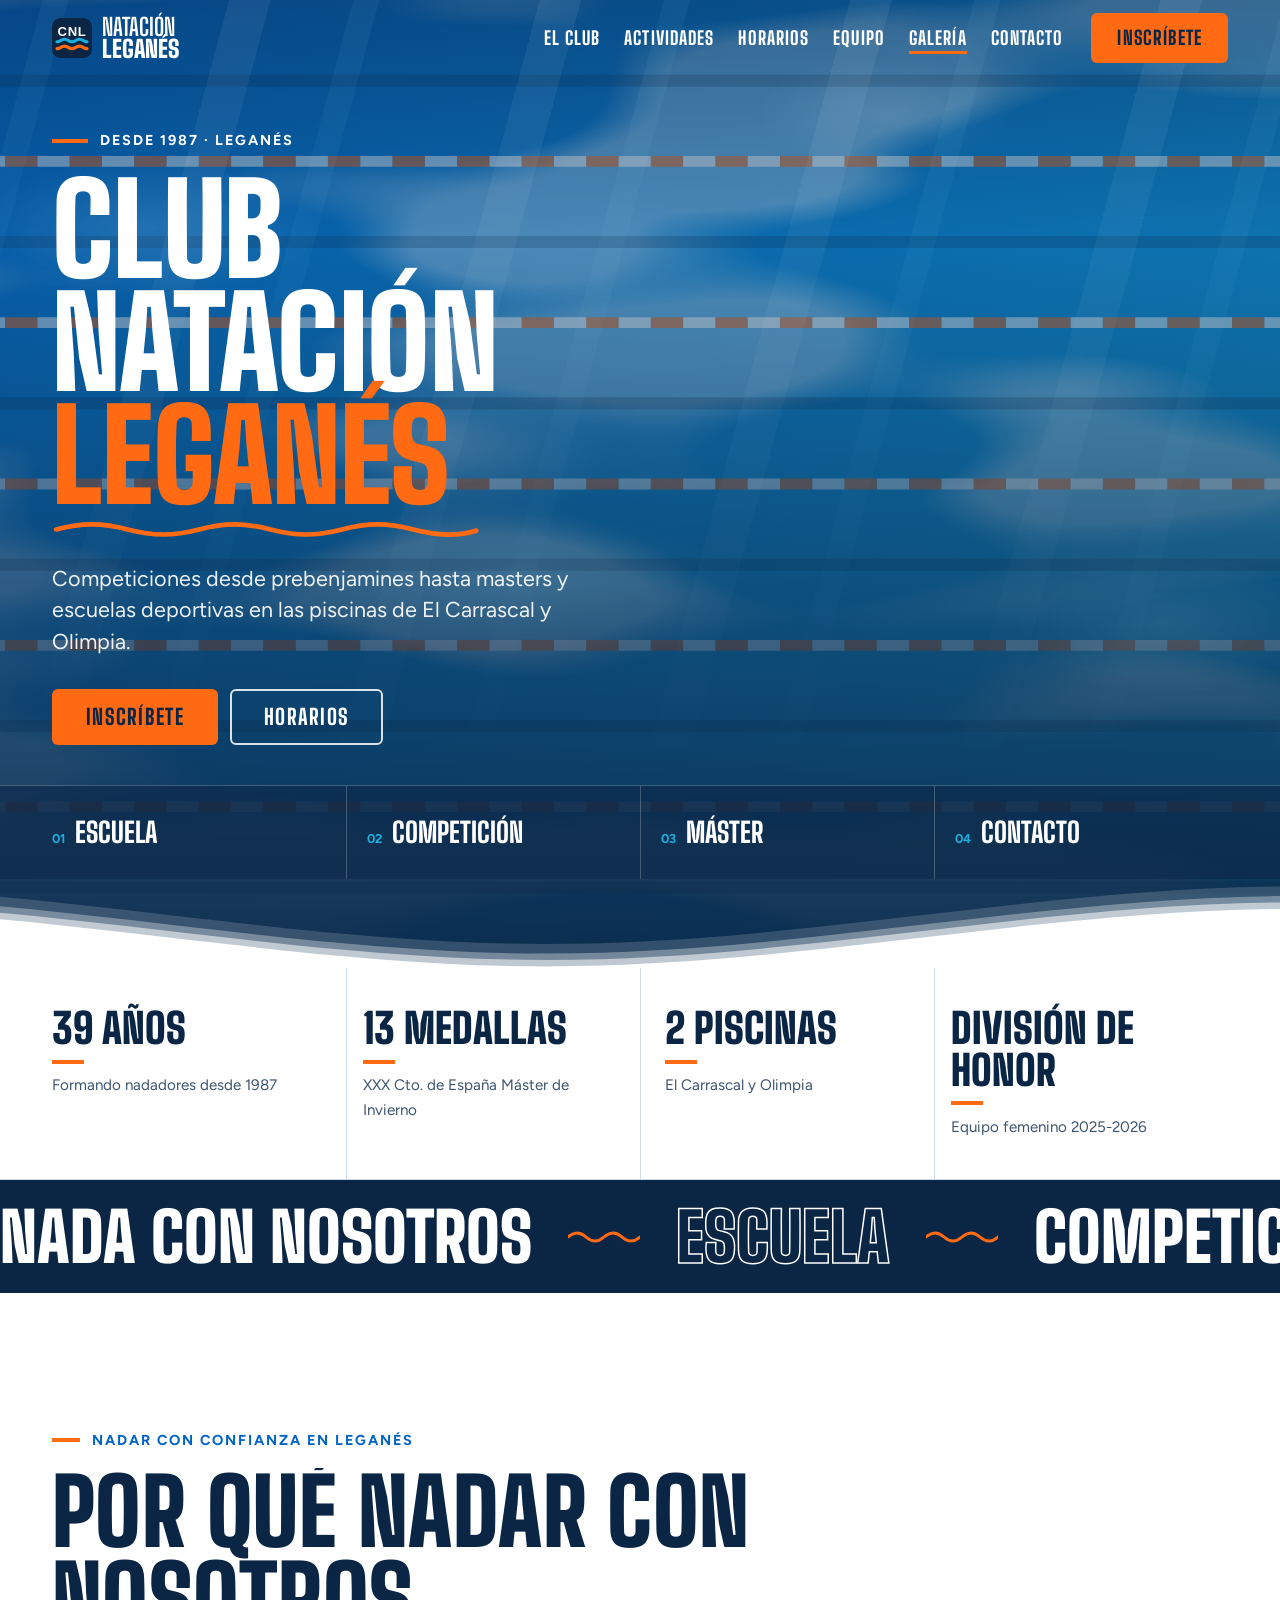
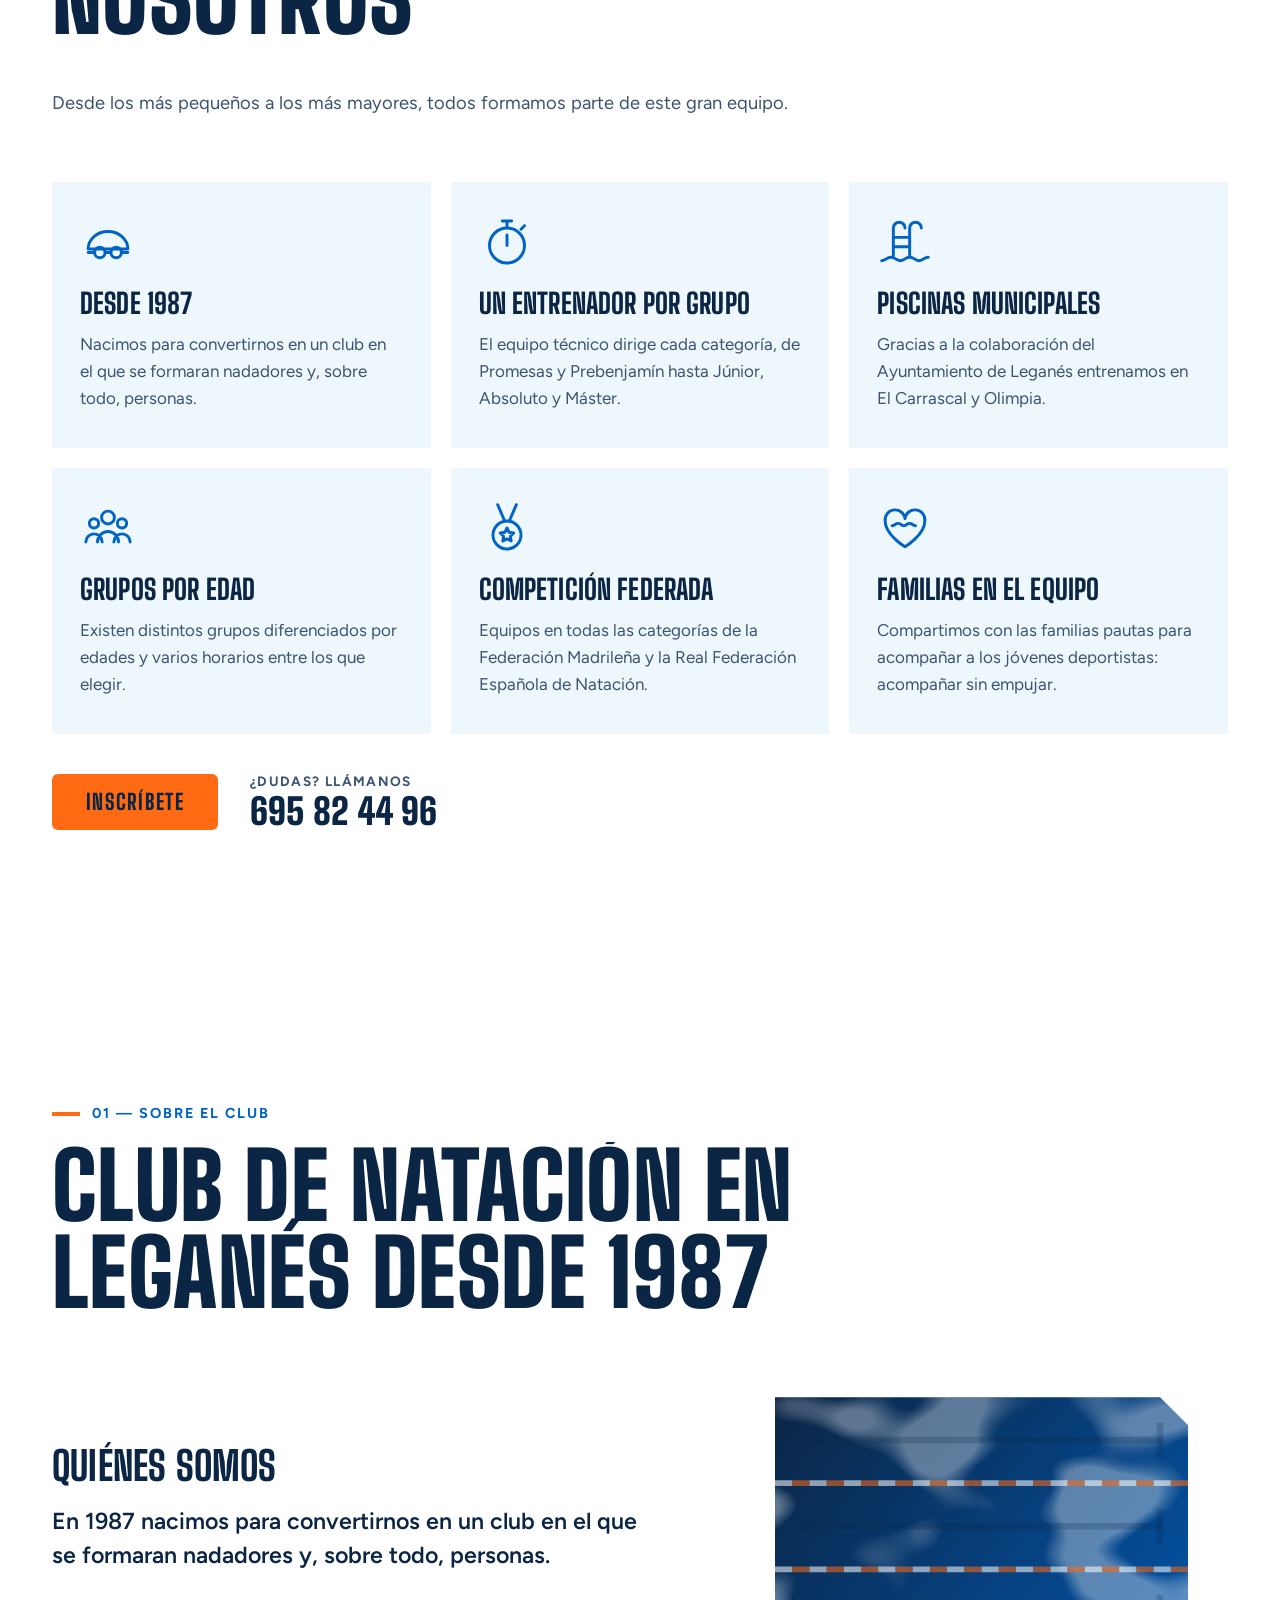
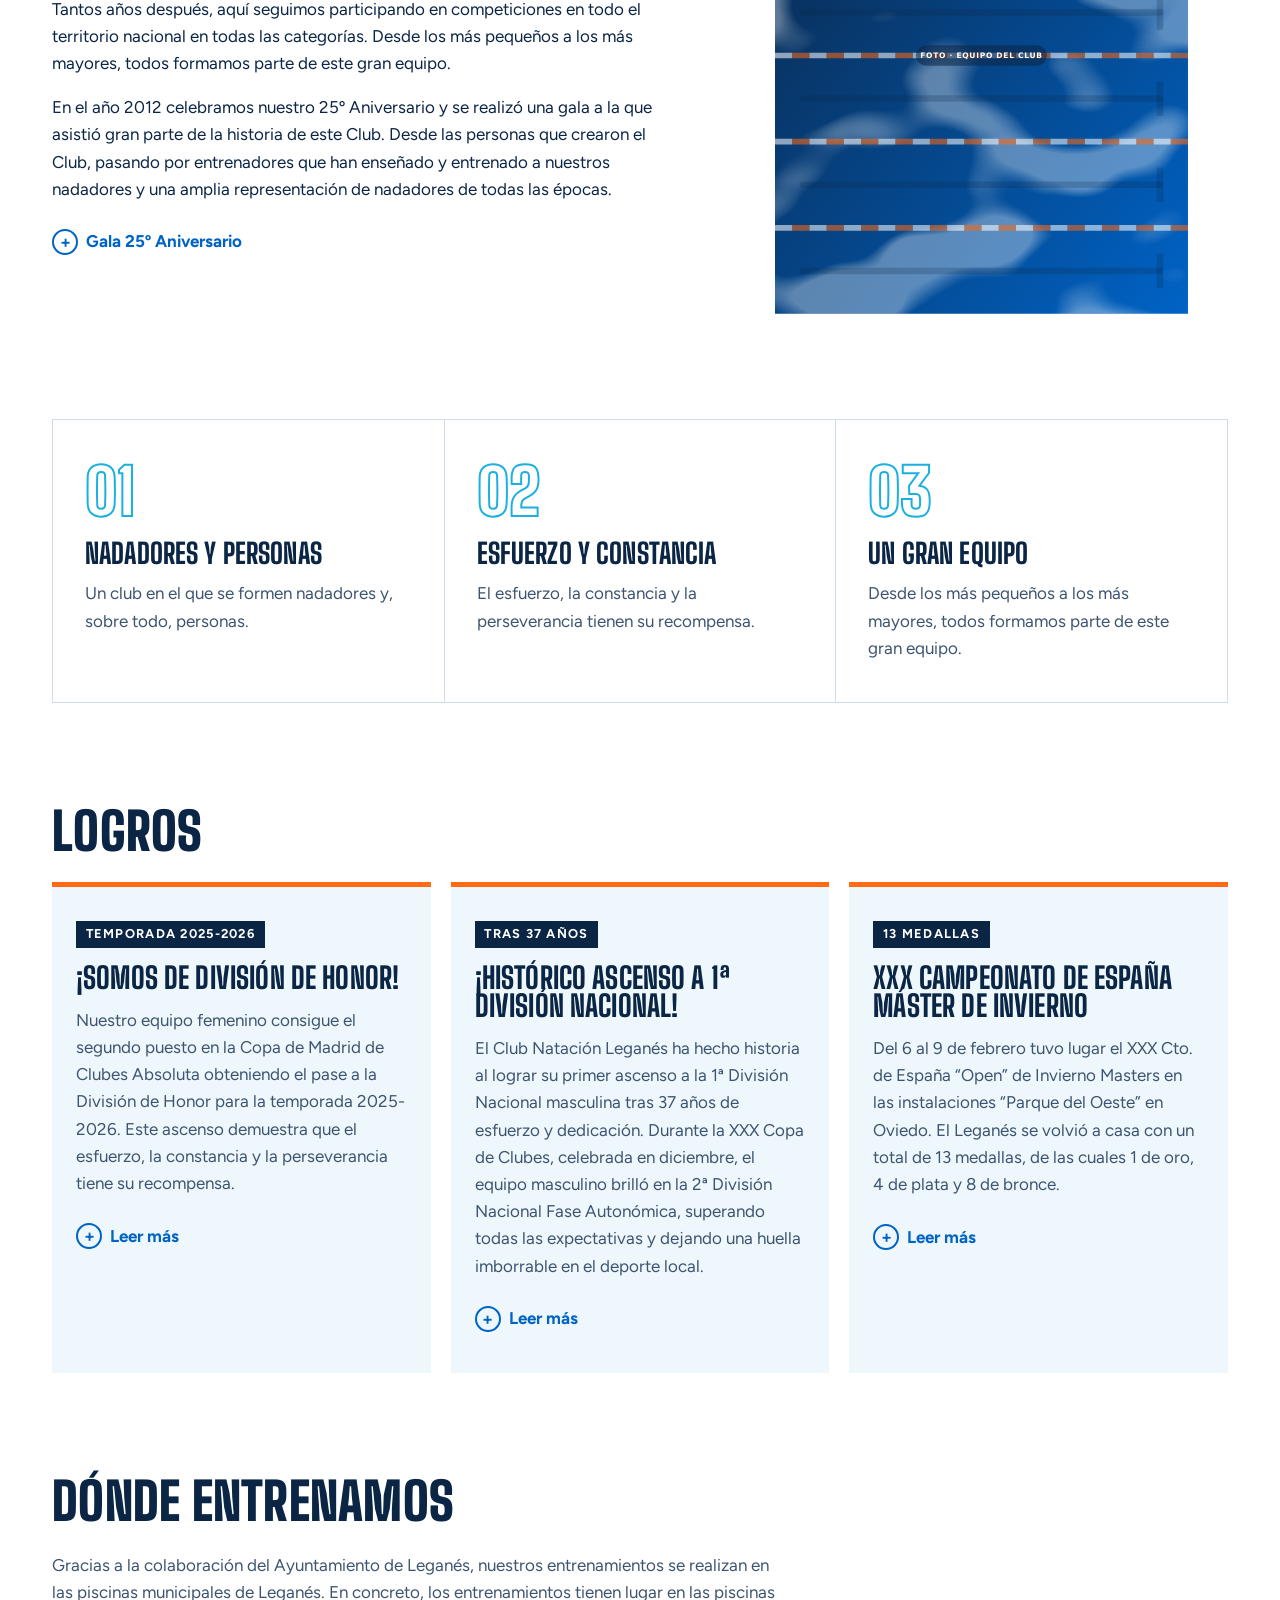
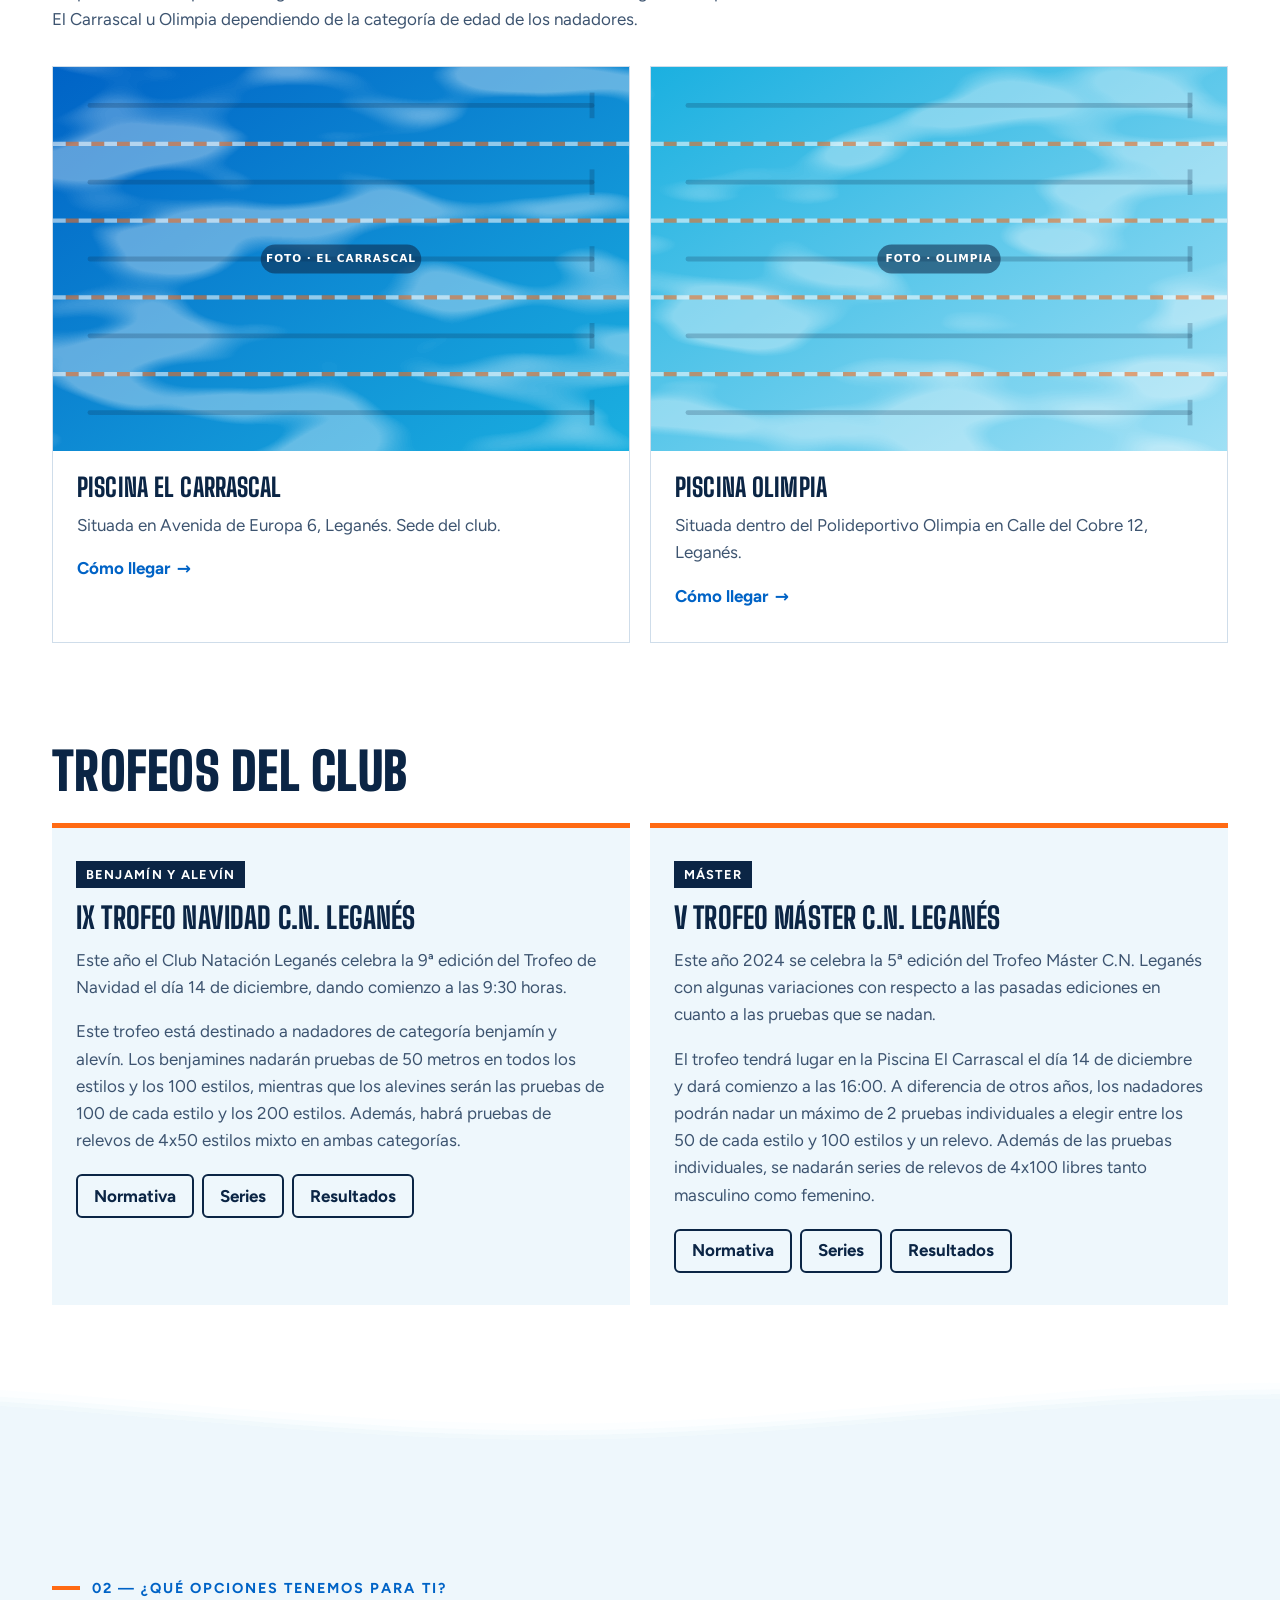
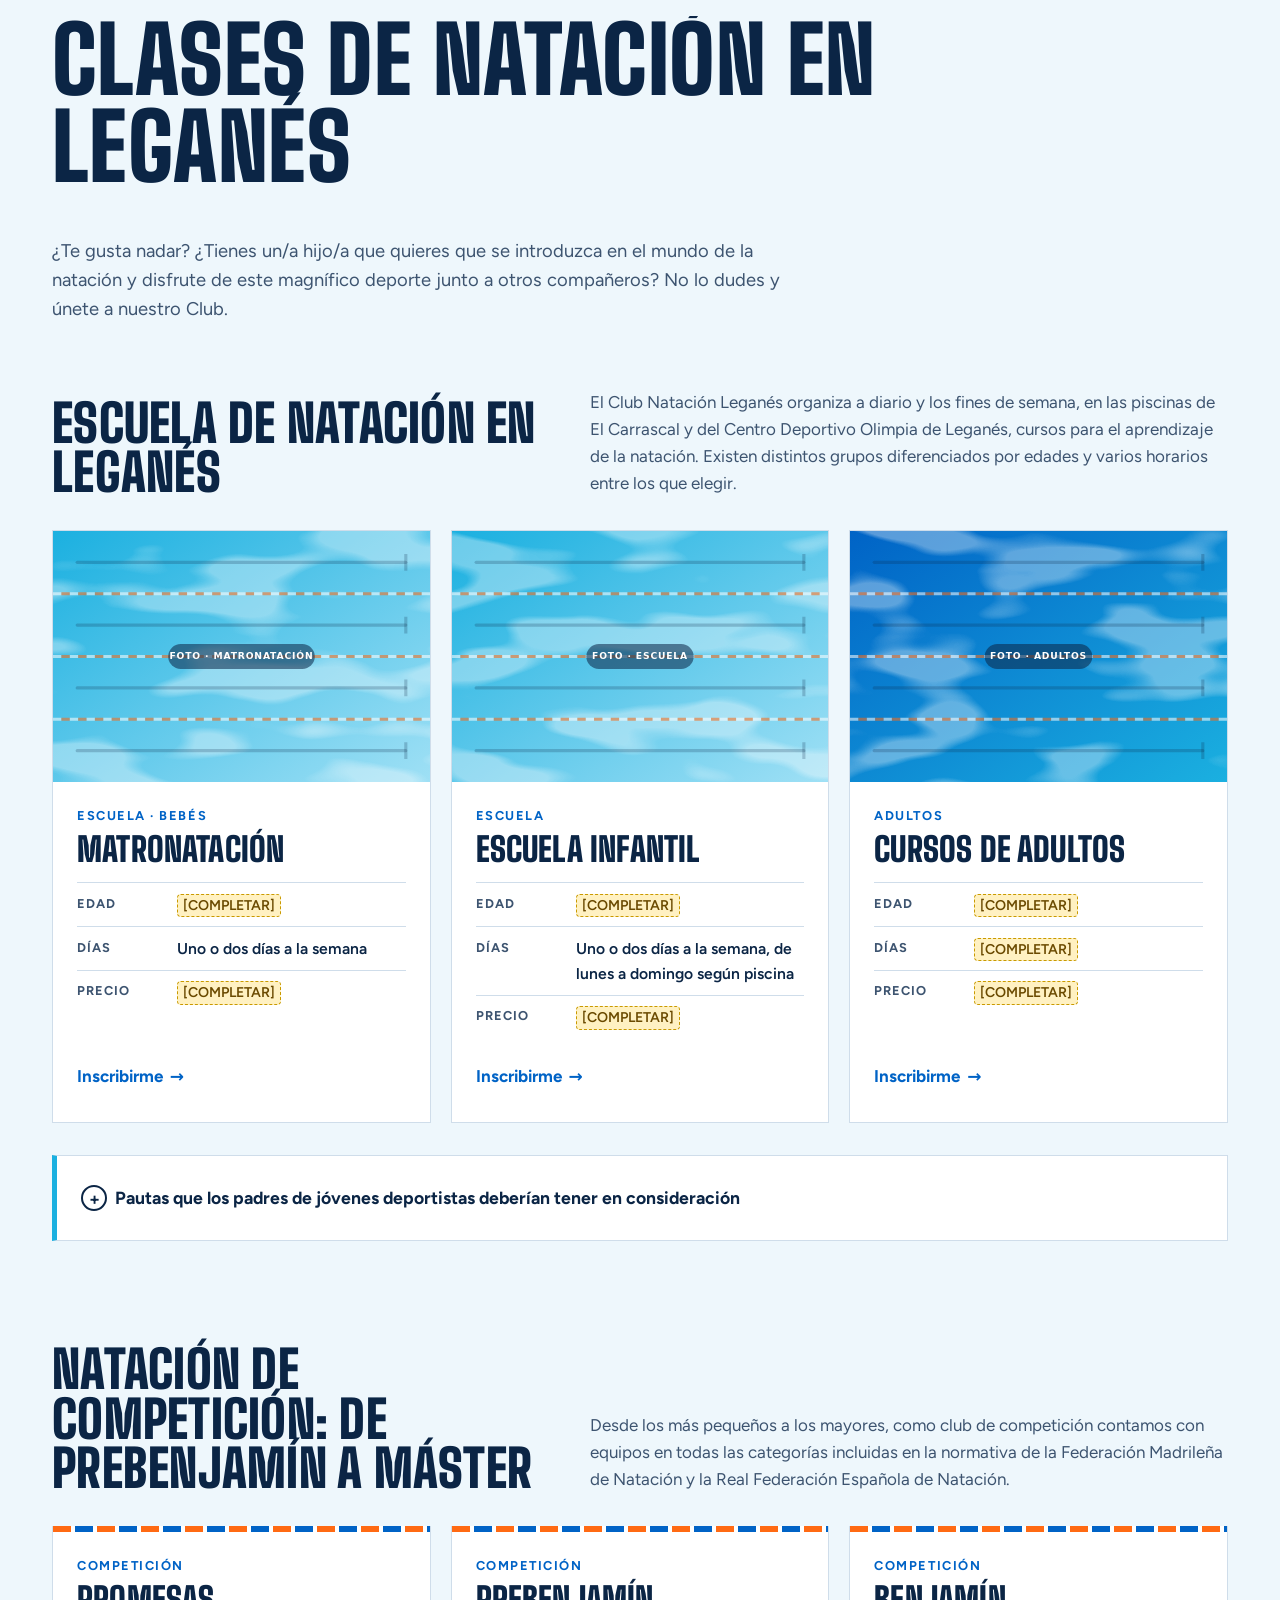
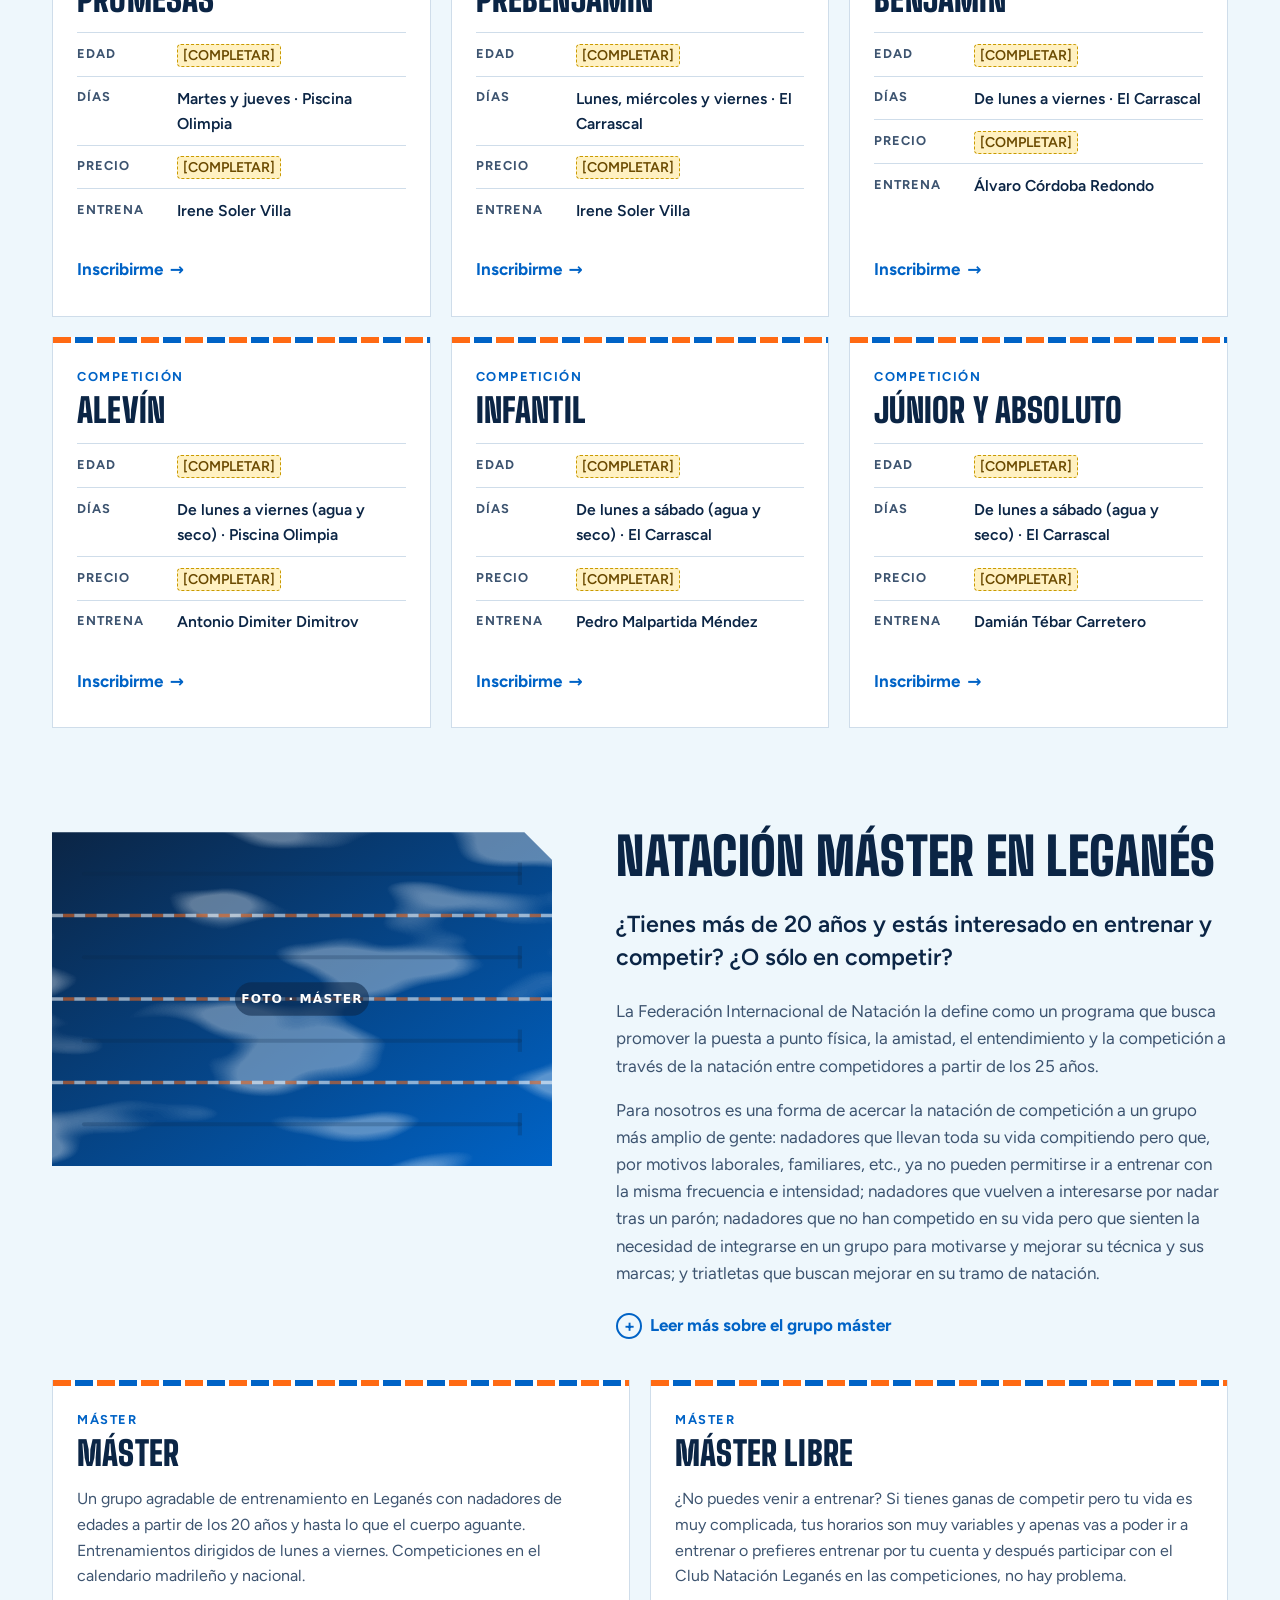
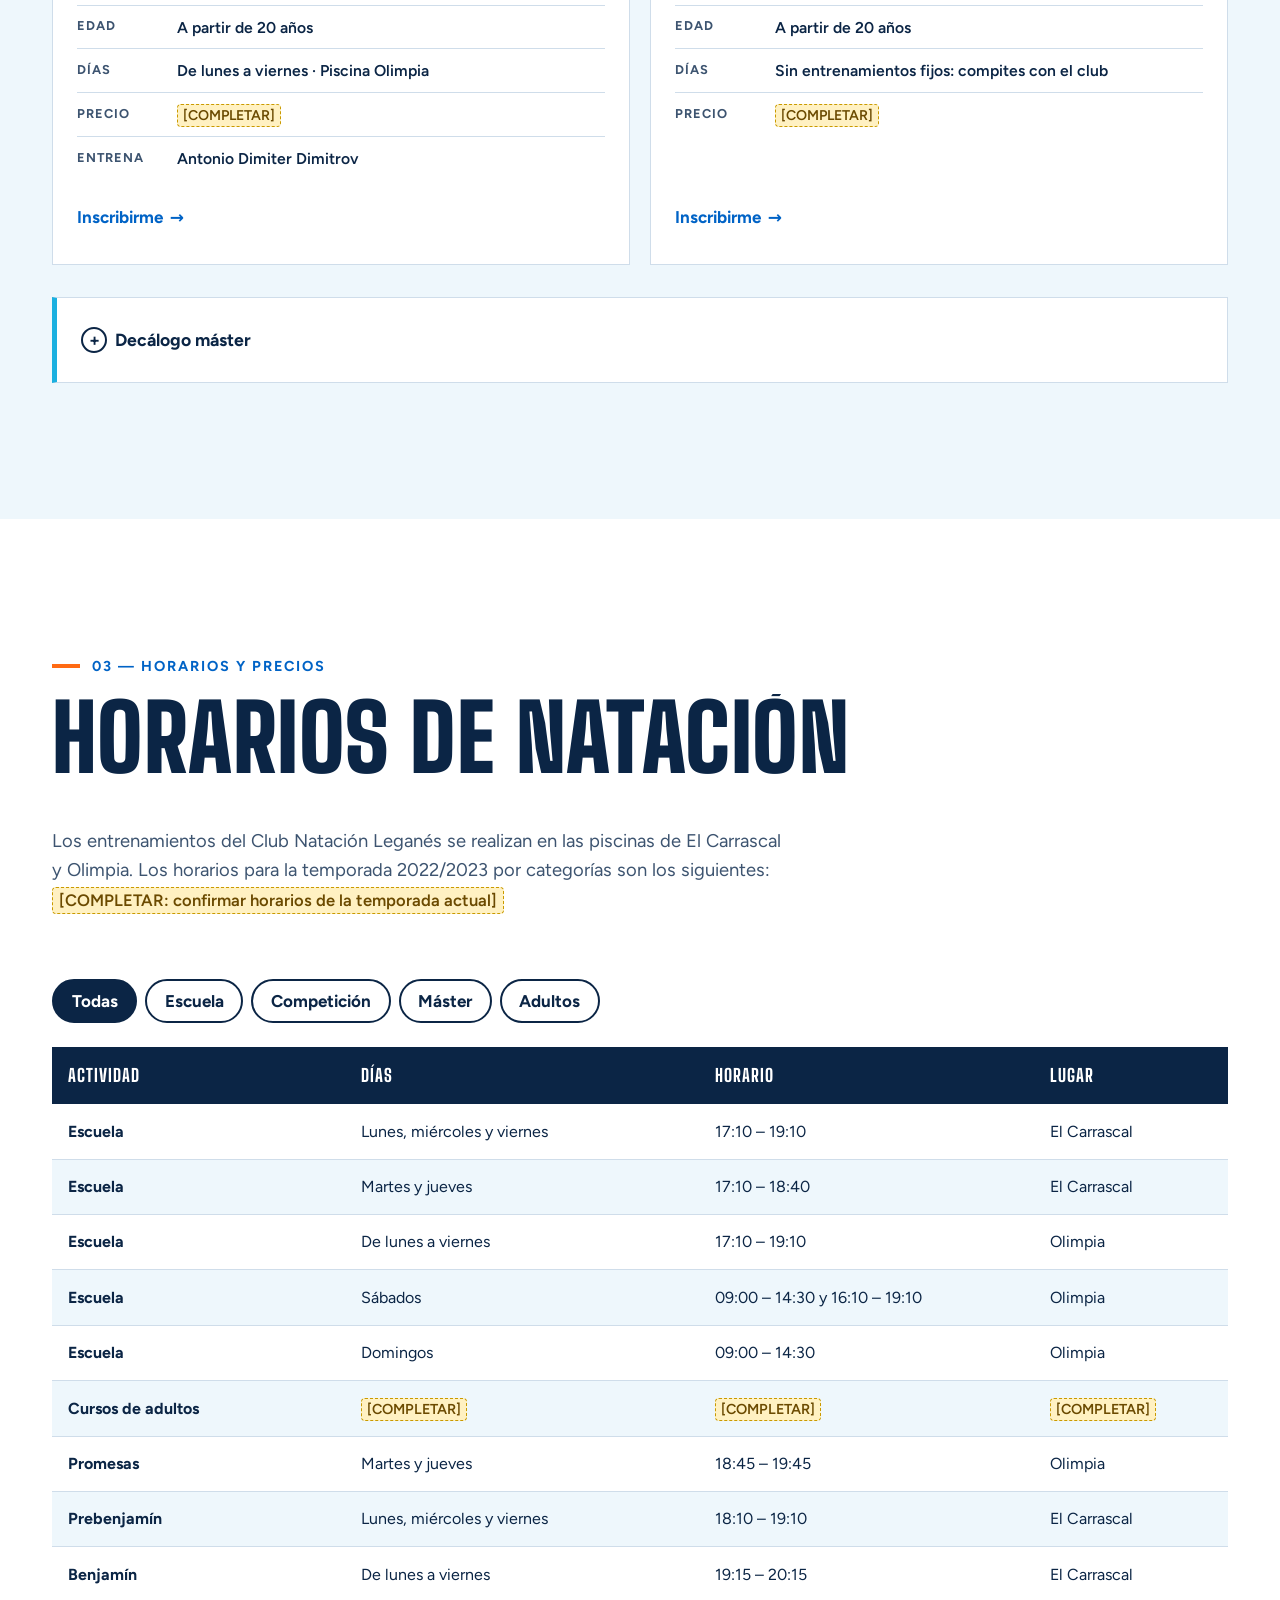
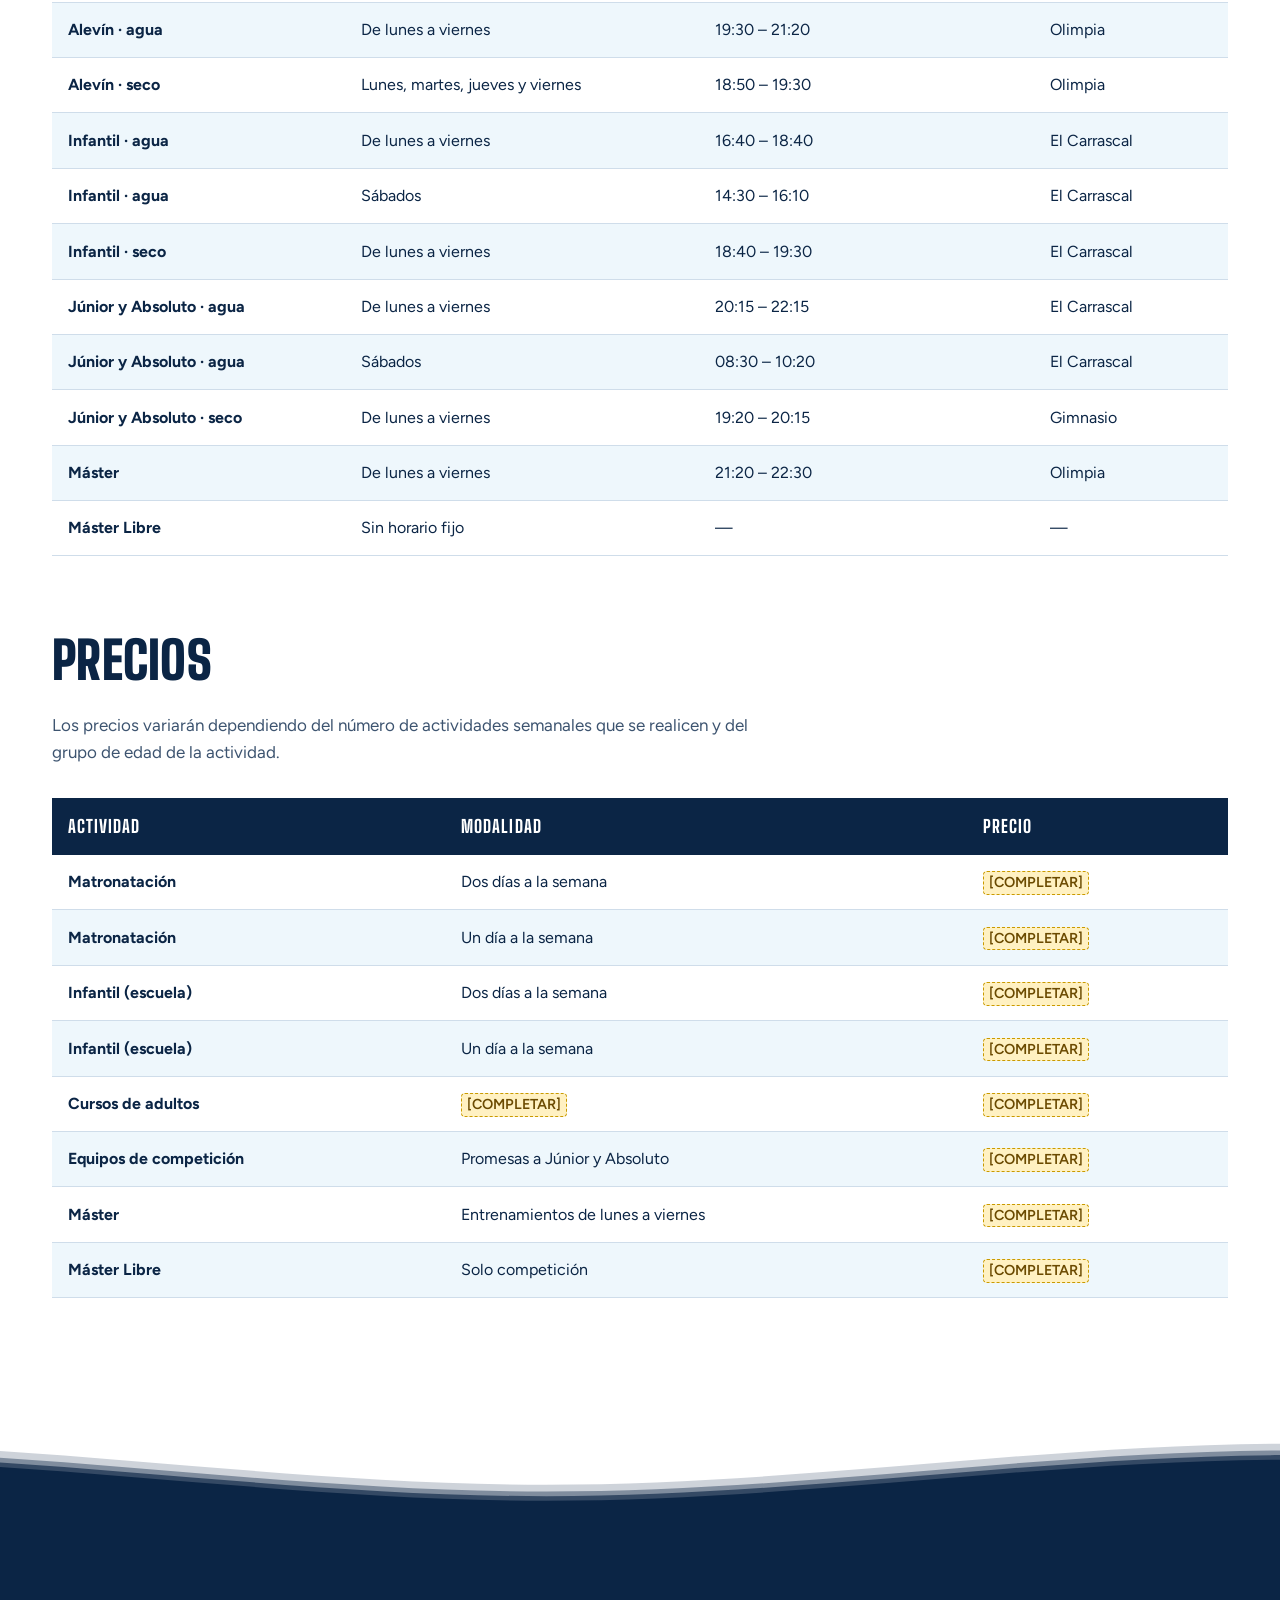
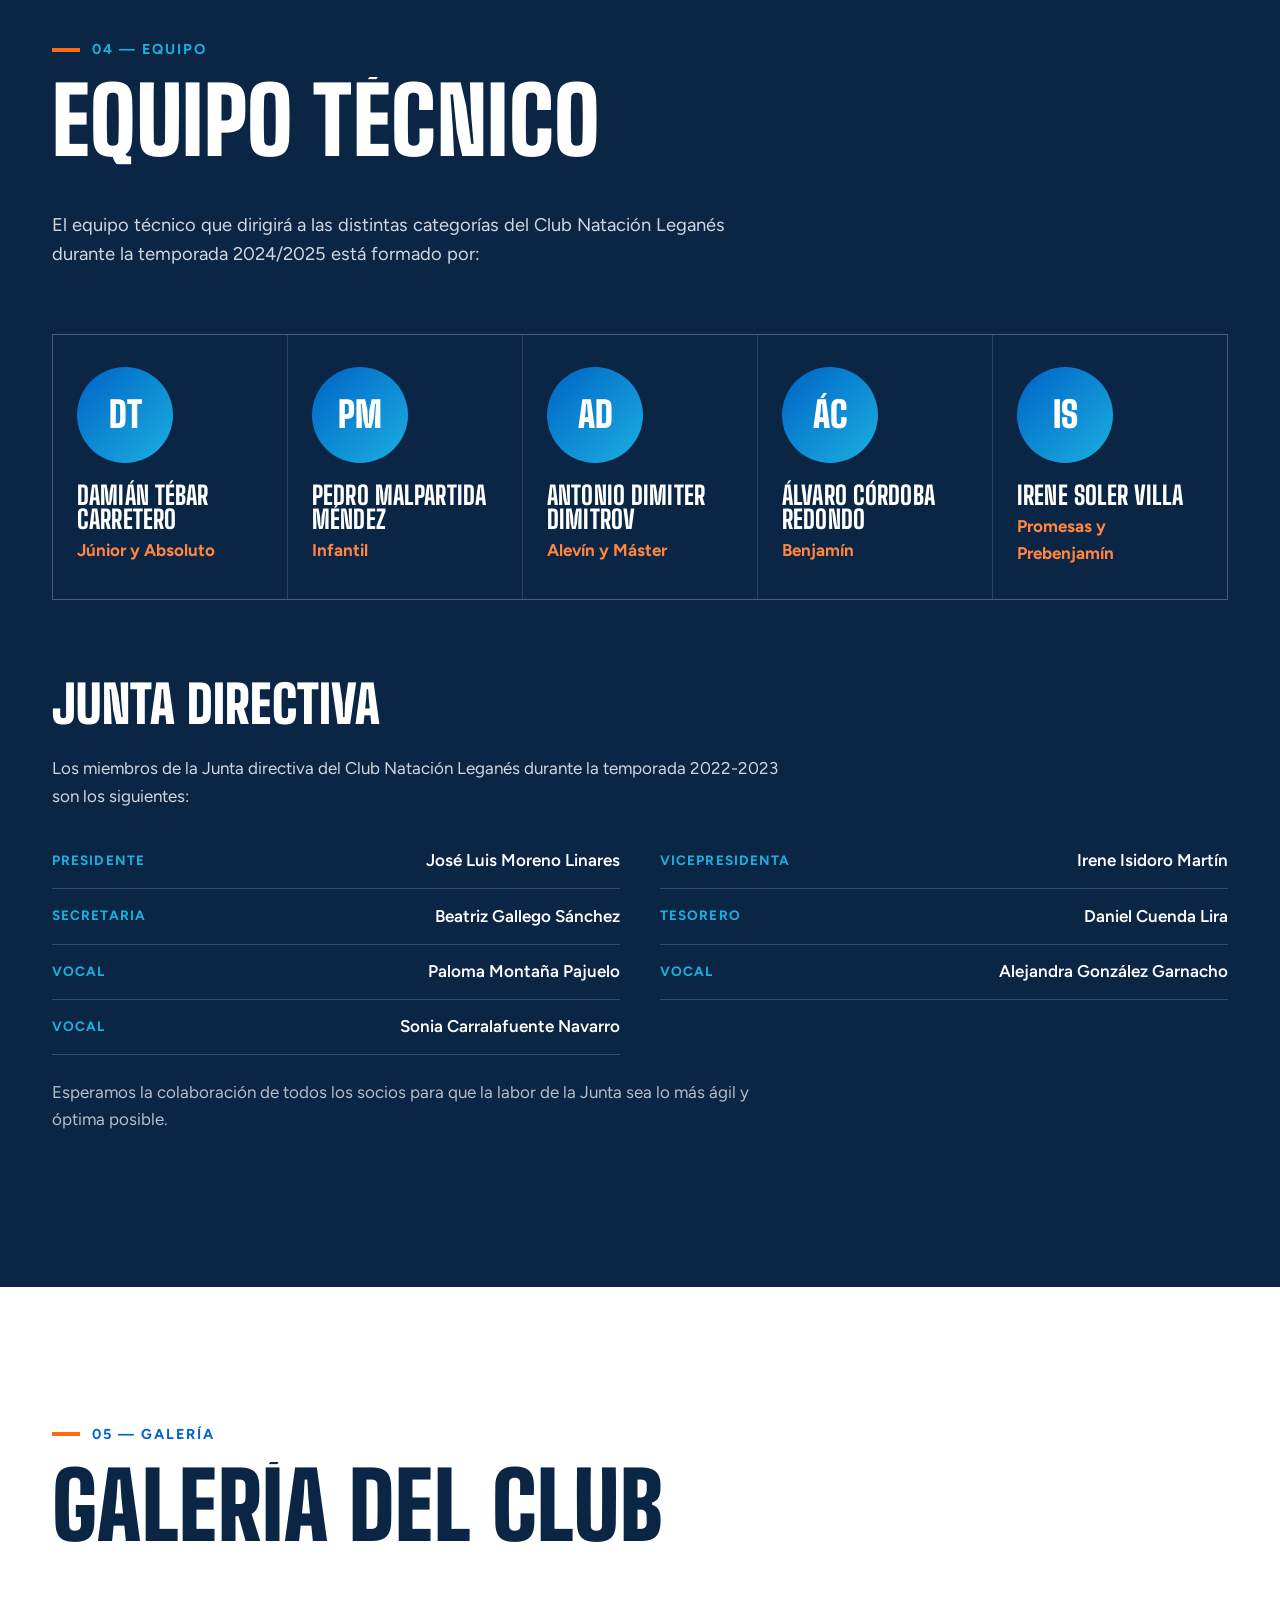
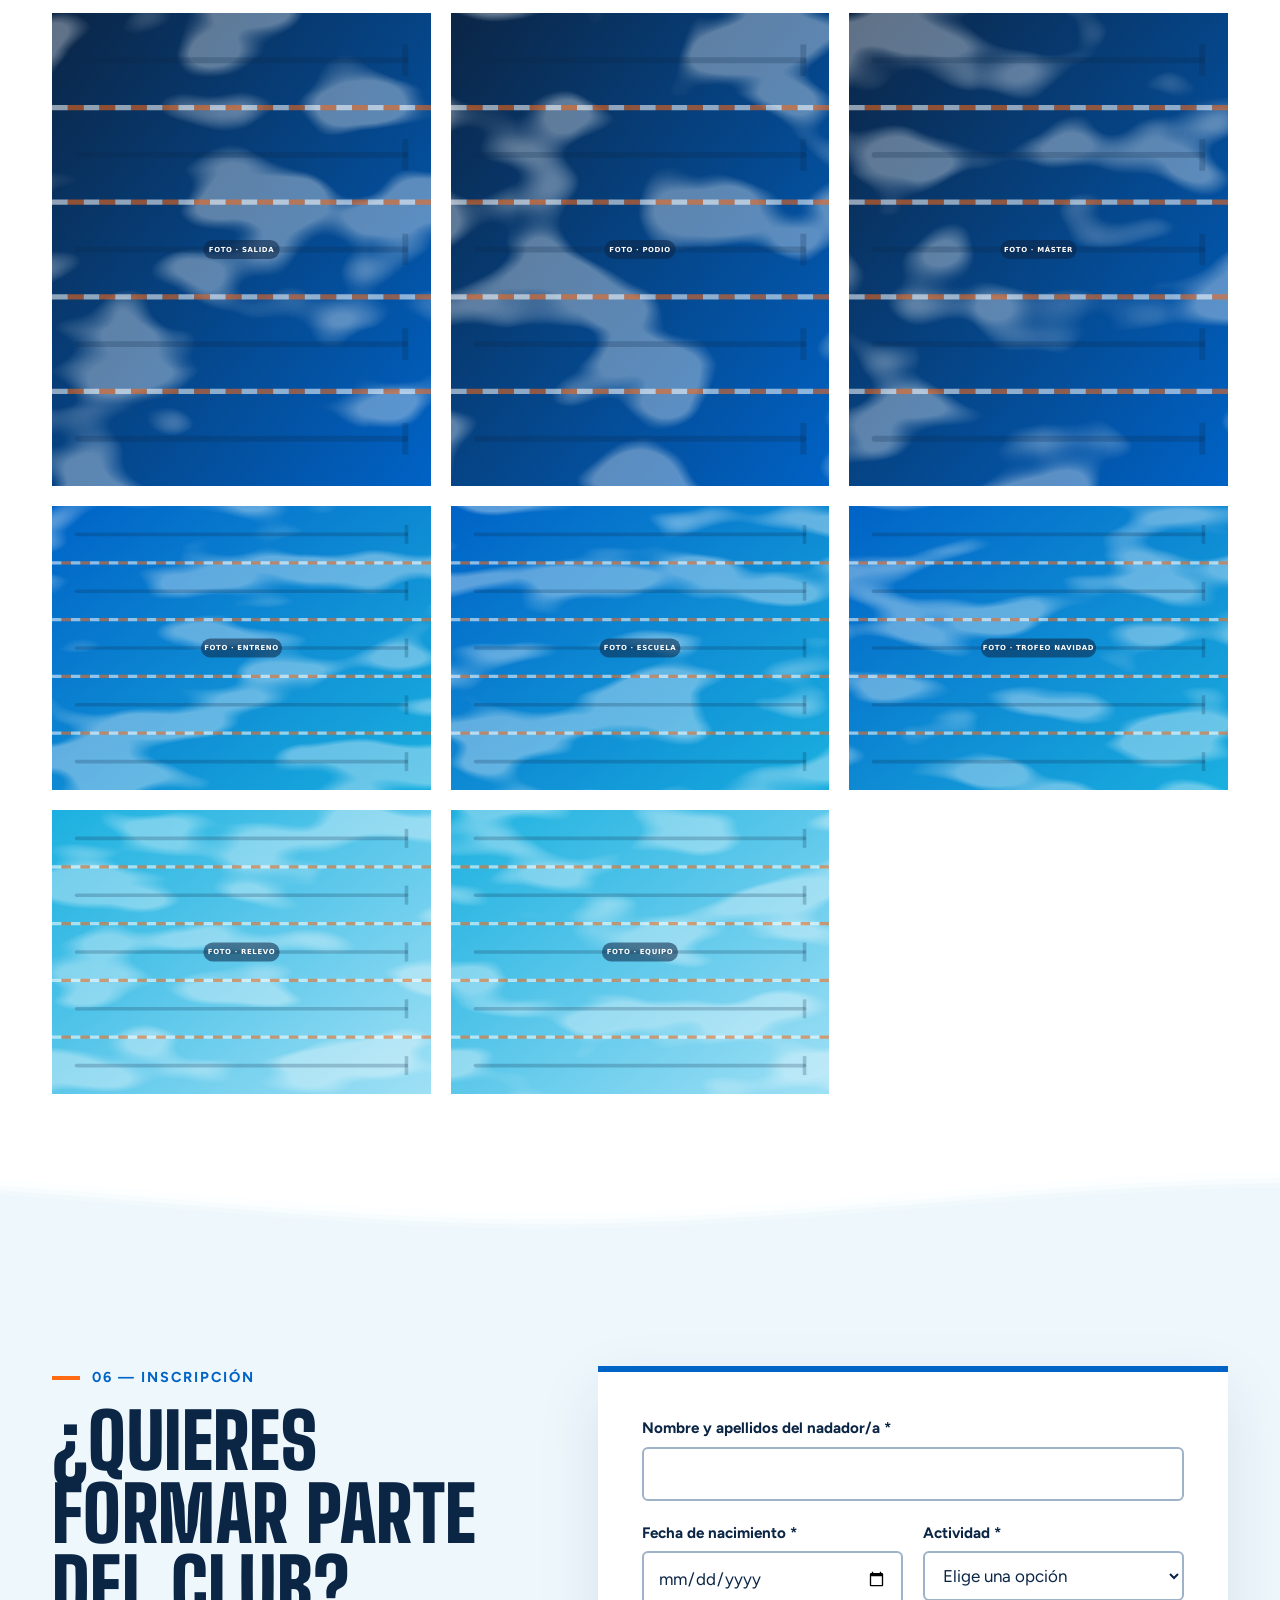
==== commit 3d86393d: "SEO local y marketing: natación en Leganés Title y description con palabras clave, encabezados orien" ====
--- a/index.html
+++ b/index.html
@@ -1,26 +1,37 @@
 <!doctype html>
-<html lang="es">
+<html lang="es-ES">
 <head>
   <meta charset="utf-8">
   <meta name="viewport" content="width=device-width, initial-scale=1">
-  <!-- Si el dominio no es natacionleganes.com, cámbialo aquí, en sitemap.xml y en robots.txt -->
-  <title>Club Natación Leganés · Escuela, competición y máster desde 1987</title>
-  <meta name="description" content="Club Natación Leganés: escuela de natación, matronatación, competición de prebenjamín a máster en las piscinas de El Carrascal y Olimpia (Leganés). Horarios, inscripción y contacto.">
+  <!-- ✏️ SEO. Si el dominio no es natacionleganes.com, cámbialo aquí (canonical, og:url, og:image y JSON-LD),
+       en legal.html, sitemap.xml y robots.txt. -->
+  <title>Club Natación Leganés | Escuela y clases de natación en Leganés</title>
+  <meta name="description" content="Clases de natación en Leganés desde 1987: escuela, matronatación y competición de prebenjamín a máster en las piscinas El Carrascal y Olimpia. ¡Inscríbete!">
+  <meta name="robots" content="index, follow, max-image-preview:large">
   <link rel="canonical" href="https://www.natacionleganes.com/">
   <meta name="theme-color" content="#0B2545">
+
+  <!-- SEO local: piscina El Carrascal (coordenadas de OpenStreetMap) -->
+  <meta name="geo.region" content="ES-MD">
+  <meta name="geo.placename" content="Leganés">
+  <meta name="geo.position" content="40.3338611;-3.7457709">
+  <meta name="ICBM" content="40.3338611, -3.7457709">
 
   <meta property="og:type" content="website">
   <meta property="og:locale" content="es_ES">
   <meta property="og:site_name" content="Club Natación Leganés">
-  <meta property="og:title" content="Club Natación Leganés · Escuela, competición y máster">
-  <meta property="og:description" content="Desde 1987 formando nadadores y, sobre todo, personas. Escuela, competición y máster en Leganés.">
+  <meta property="og:title" content="Club Natación Leganés · Natación en Leganés desde 1987">
+  <meta property="og:description" content="Escuela de natación, matronatación y competición de prebenjamín a máster en las piscinas El Carrascal y Olimpia de Leganés.">
   <meta property="og:url" content="https://www.natacionleganes.com/">
   <meta property="og:image" content="https://www.natacionleganes.com/assets/img/og-imagen.png">
   <meta property="og:image:width" content="1200">
   <meta property="og:image:height" content="630">
-  <meta property="og:image:alt" content="Club Natación Leganés">
+  <meta property="og:image:alt" content="Club Natación Leganés: escuela, competición y máster desde 1987">
   <meta name="twitter:card" content="summary_large_image">
   <meta name="twitter:site" content="@cnleganes">
+  <meta name="twitter:title" content="Club Natación Leganés · Natación en Leganés desde 1987">
+  <meta name="twitter:description" content="Escuela de natación, matronatación y competición de prebenjamín a máster en Leganés.">
+  <meta name="twitter:image" content="https://www.natacionleganes.com/assets/img/og-imagen.png">
 
   <link rel="icon" href="assets/img/favicon.svg" type="image/svg+xml">
   <link rel="apple-touch-icon" href="assets/img/apple-touch-icon.png">
@@ -29,37 +40,127 @@
   <link rel="stylesheet" href="assets/css/styles.css">
   <script src="assets/js/main.js" defer></script>
 
+  <!-- ✏️ DATOS ESTRUCTURADOS (Google). Si cambias teléfono, horario, direcciones o las preguntas
+       frecuentes de la página, cámbialos también aquí: deben coincidir con lo que se ve. -->
   <script type="application/ld+json">
   {
     "@context": "https://schema.org",
-    "@type": "SportsClub",
-    "name": "Club Natación Leganés",
-    "alternateName": "C.N. Leganés",
-    "url": "https://www.natacionleganes.com/",
-    "logo": "https://www.natacionleganes.com/assets/img/favicon.svg",
-    "image": "https://www.natacionleganes.com/assets/img/og-imagen.png",
-    "description": "Club de natación de Leganés fundado en 1987: escuela de natación, matronatación y equipos de competición de prebenjamín a máster.",
-    "foundingDate": "1987",
-    "sport": "Natación",
-    "telephone": "+34695824496",
-    "email": "leganesnatacion@gmail.com",
-    "address": {
-      "@type": "PostalAddress",
-      "streetAddress": "Avenida de Europa 6 (Piscina Municipal El Carrascal)",
-      "addressLocality": "Leganés",
-      "addressRegion": "Madrid",
-      "addressCountry": "ES"
-    },
-    "openingHoursSpecification": {
-      "@type": "OpeningHoursSpecification",
-      "dayOfWeek": ["Monday", "Tuesday", "Wednesday", "Thursday", "Friday"],
-      "opens": "17:00",
-      "closes": "21:00"
-    },
-    "sameAs": [
-      "https://www.facebook.com/clubnatacionleganes",
-      "https://instagram.com/club.natacion.leganes",
-      "https://twitter.com/cnleganes"
+    "@graph": [
+      {
+        "@type": "WebSite",
+        "@id": "https://www.natacionleganes.com/#web",
+        "url": "https://www.natacionleganes.com/",
+        "name": "Club Natación Leganés",
+        "inLanguage": "es-ES",
+        "publisher": { "@id": "https://www.natacionleganes.com/#club" }
+      },
+      {
+        "@type": "SportsClub",
+        "@id": "https://www.natacionleganes.com/#club",
+        "name": "Club Natación Leganés",
+        "alternateName": ["C.N. Leganés", "CN Leganés", "Natación Leganés"],
+        "url": "https://www.natacionleganes.com/",
+        "logo": "https://www.natacionleganes.com/assets/img/apple-touch-icon.png",
+        "image": "https://www.natacionleganes.com/assets/img/og-imagen.png",
+        "description": "Club de natación de Leganés fundado en 1987. Escuela de natación y matronatación en las piscinas El Carrascal y Olimpia, y equipos de competición de prebenjamín a máster.",
+        "foundingDate": "1987",
+        "sport": "Natación",
+        "slogan": "Formamos nadadores y, sobre todo, personas",
+        "telephone": "+34695824496",
+        "email": "leganesnatacion@gmail.com",
+        "address": {
+          "@type": "PostalAddress",
+          "streetAddress": "Avenida de Europa 6, Piscina Municipal El Carrascal",
+          "postalCode": "28915",
+          "addressLocality": "Leganés",
+          "addressRegion": "Comunidad de Madrid",
+          "addressCountry": "ES"
+        },
+        "geo": { "@type": "GeoCoordinates", "latitude": 40.3338611, "longitude": -3.7457709 },
+        "hasMap": "https://www.google.com/maps/search/?api=1&query=Piscina+Municipal+El+Carrascal+Legan%C3%A9s",
+        "areaServed": { "@type": "City", "name": "Leganés" },
+        "openingHoursSpecification": {
+          "@type": "OpeningHoursSpecification",
+          "dayOfWeek": ["Monday", "Tuesday", "Wednesday", "Thursday", "Friday"],
+          "opens": "17:00",
+          "closes": "21:00"
+        },
+        "location": [
+          {
+            "@type": "SportsActivityLocation",
+            "name": "Piscina Municipal El Carrascal",
+            "address": { "@type": "PostalAddress", "streetAddress": "Avenida de Europa 6", "postalCode": "28915", "addressLocality": "Leganés", "addressRegion": "Comunidad de Madrid", "addressCountry": "ES" },
+            "geo": { "@type": "GeoCoordinates", "latitude": 40.3338611, "longitude": -3.7457709 }
+          },
+          {
+            "@type": "SportsActivityLocation",
+            "name": "Piscina del Polideportivo Olimpia",
+            "address": { "@type": "PostalAddress", "streetAddress": "Calle del Cobre 12", "postalCode": "28914", "addressLocality": "Leganés", "addressRegion": "Comunidad de Madrid", "addressCountry": "ES" },
+            "geo": { "@type": "GeoCoordinates", "latitude": 40.3286573, "longitude": -3.7728022 }
+          }
+        ],
+        "memberOf": [
+          { "@type": "SportsOrganization", "name": "Federación Madrileña de Natación", "url": "https://federacionmadridnatacion.es/" },
+          { "@type": "SportsOrganization", "name": "Real Federación Española de Natación", "url": "https://rfen.es/" }
+        ],
+        "hasOfferCatalog": {
+          "@type": "OfferCatalog",
+          "name": "Actividades de natación en Leganés",
+          "itemListElement": [
+            { "@type": "Offer", "itemOffered": { "@type": "Service", "name": "Matronatación (natación para bebés)" } },
+            { "@type": "Offer", "itemOffered": { "@type": "Service", "name": "Escuela de natación infantil" } },
+            { "@type": "Offer", "itemOffered": { "@type": "Service", "name": "Natación de competición: Promesas, Prebenjamín, Benjamín, Alevín, Infantil, Júnior y Absoluto" } },
+            { "@type": "Offer", "itemOffered": { "@type": "Service", "name": "Natación máster (a partir de 20 años)" } },
+            { "@type": "Offer", "itemOffered": { "@type": "Service", "name": "Máster Libre (competición sin entrenamientos fijos)" } }
+          ]
+        },
+        "sameAs": [
+          "https://www.facebook.com/clubnatacionleganes",
+          "https://instagram.com/club.natacion.leganes",
+          "https://twitter.com/cnleganes"
+        ]
+      },
+      {
+        "@type": "FAQPage",
+        "@id": "https://www.natacionleganes.com/#faq",
+        "mainEntity": [
+          {
+            "@type": "Question",
+            "name": "¿Dónde puedo aprender a nadar en Leganés con el Club Natación Leganés?",
+            "acceptedAnswer": { "@type": "Answer", "text": "El Club Natación Leganés tiene una escuela de natación que imparte las clases en las piscinas municipales de El Carrascal (Avenida de Europa 6) y Olimpia (Calle del Cobre 12) de Leganés. Existen distintos grupos diferenciados por edades y varios horarios entre los que elegir." }
+          },
+          {
+            "@type": "Question",
+            "name": "¿Qué horarios tiene la escuela de natación?",
+            "acceptedAnswer": { "@type": "Answer", "text": "En la piscina El Carrascal: lunes, miércoles y viernes de 17:10 a 19:10 y martes y jueves de 17:10 a 18:40. En la piscina Olimpia: de lunes a viernes de 17:10 a 19:10, sábados de 09:00 a 14:30 y de 16:10 a 19:10, y domingos de 09:00 a 14:30." }
+          },
+          {
+            "@type": "Question",
+            "name": "¿Hay clases de natación para bebés en Leganés?",
+            "acceptedAnswer": { "@type": "Answer", "text": "Sí. El Club Natación Leganés ofrece matronatación, con la opción de uno o dos días a la semana." }
+          },
+          {
+            "@type": "Question",
+            "name": "¿Puedo entrenar y competir en natación siendo adulto?",
+            "acceptedAnswer": { "@type": "Answer", "text": "Sí. El grupo máster entrena de lunes a viernes y compite en el calendario madrileño y nacional, con nadadores a partir de los 20 años. Si no puedes venir a entrenar, con Máster Libre entrenas por tu cuenta y participas con el club en las competiciones." }
+          },
+          {
+            "@type": "Question",
+            "name": "¿En qué categorías compite el club?",
+            "acceptedAnswer": { "@type": "Answer", "text": "Desde prebenjamín hasta máster: el club cuenta con equipos en todas las categorías incluidas en la normativa de la Federación Madrileña de Natación y la Real Federación Española de Natación." }
+          },
+          {
+            "@type": "Question",
+            "name": "¿Cómo me inscribo en el Club Natación Leganés?",
+            "acceptedAnswer": { "@type": "Answer", "text": "Rellena el formulario de inscripción de esta web o el formulario de Google del club. Rellenar el formulario no significa la inscripción automática: recibirás comunicación cuando se acepte la solicitud." }
+          },
+          {
+            "@type": "Question",
+            "name": "¿Dónde está el club y cómo puedo contactar?",
+            "acceptedAnswer": { "@type": "Answer", "text": "El Club tiene su sede en la Piscina Municipal El Carrascal, Avenida de Europa Nº 6, Leganés, de lunes a viernes de 17:00 a 21:00. Teléfono 695 82 44 96 o 916 86 90 54 y correo leganesnatacion@gmail.com." }
+          }
+        ]
+      }
     ]
   }
   </script>
@@ -115,7 +216,7 @@
         <!-- FOTO DEL HERO: cambia hero.svg por una foto (ideal 1920×1080, .webp o .jpg < 300 KB).
              Para vídeo, sustituye la <img> por:
              <video autoplay muted loop playsinline poster="assets/img/hero.jpg"><source src="assets/video/hero.mp4" type="video/mp4"></video> -->
-        <img src="assets/img/hero.svg" alt="Calles de la piscina con corcheras" width="1920" height="1080" fetchpriority="high">
+        <img src="assets/img/hero.svg" alt="Calles de la piscina del Club Natación Leganés" width="1920" height="1080" fetchpriority="high">
         <div class="hero-light" aria-hidden="true"></div>
         <div class="bubbles" data-bubbles="18" aria-hidden="true"></div>
       </div>
@@ -187,7 +288,7 @@
     <section class="section trust" id="por-que" aria-labelledby="porque-titulo">
       <div class="container">
         <header class="section-head reveal">
-          <p class="section-num">Nadar con confianza</p>
+          <p class="section-num">Nadar con confianza en Leganés</p>
           <h2 id="porque-titulo">Por qué nadar con nosotros</h2>
           <p class="section-intro">Desde los más pequeños a los más mayores, todos formamos parte de este gran equipo.</p>
         </header>
@@ -234,8 +335,8 @@
     <section class="section" id="club" aria-labelledby="club-titulo">
       <div class="container">
         <header class="section-head reveal">
-          <p class="section-num">01 — El club</p>
-          <h2 id="club-titulo">Sobre el club</h2>
+          <p class="section-num">01 — Sobre el club</p>
+          <h2 id="club-titulo">Club de natación en Leganés desde 1987</h2>
         </header>
 
         <div class="split">
@@ -276,7 +377,7 @@
         </ul>
 
         <!-- Logros: textos de las noticias de la web actual -->
-        <div class="block reveal">
+        <div class="block reveal" id="logros">
           <h3 class="block-title">Logros</h3>
           <div class="achievements">
             <article class="achievement reveal">
@@ -350,7 +451,7 @@
         </div>
 
         <!-- ✏️ EDITAR: TROFEOS DEL CLUB (edición, fecha y enlaces de Drive) -->
-        <div class="block">
+        <div class="block" id="trofeos">
           <h3 class="block-title reveal">Trofeos del club</h3>
           <div class="trophies">
             <article class="trophy reveal">
@@ -387,20 +488,20 @@
       <div class="wave-top" aria-hidden="true"><svg viewBox="0 24 150 28" preserveAspectRatio="none" focusable="false"><g class="waves-layers"><use href="#ola" x="48" y="0"/><use href="#ola" x="48" y="3"/><use href="#ola" x="48" y="5"/><use href="#ola" x="48" y="7"/></g></svg></div>
       <div class="container">
         <header class="section-head reveal">
-          <p class="section-num">02 — Actividades</p>
-          <h2 id="actividades-titulo">¿Qué opciones tenemos para ti?</h2>
+          <p class="section-num">02 — ¿Qué opciones tenemos para ti?</p>
+          <h2 id="actividades-titulo">Clases de natación en Leganés</h2>
           <p class="section-intro">¿Te gusta nadar? ¿Tienes un/a hijo/a que quieres que se introduzca en el mundo de la natación y disfrute de este magnífico deporte junto a otros compañeros? No lo dudes y únete a nuestro Club.</p>
         </header>
 
         <!-- Escuela -->
         <div class="activity-group" id="escuela">
           <div class="group-head reveal">
-            <h3>Escuelas deportivas</h3>
+            <h3>Escuela de natación en Leganés</h3>
             <p>El Club Natación Leganés organiza a diario y los fines de semana, en las piscinas de El Carrascal y del Centro Deportivo Olimpia de Leganés, cursos para el aprendizaje de la natación. Existen distintos grupos diferenciados por edades y varios horarios entre los que elegir.</p>
           </div>
           <ul class="cards">
             <li class="card reveal">
-              <img src="assets/img/act-bebes.svg" alt="Matronatación" width="900" height="600" loading="lazy" decoding="async">
+              <img src="assets/img/act-bebes.svg" alt="Matronatación: natación para bebés en Leganés" width="900" height="600" loading="lazy" decoding="async">
               <div class="card-body">
                 <p class="card-tag">Escuela · Bebés</p>
                 <h4>Matronatación</h4>
@@ -413,7 +514,7 @@
               </div>
             </li>
             <li class="card reveal">
-              <img src="assets/img/act-escuela.svg" alt="Escuela de natación infantil" width="900" height="600" loading="lazy" decoding="async">
+              <img src="assets/img/act-escuela.svg" alt="Escuela de natación infantil en Leganés" width="900" height="600" loading="lazy" decoding="async">
               <div class="card-body">
                 <p class="card-tag">Escuela</p>
                 <h4>Escuela infantil</h4>
@@ -483,7 +584,7 @@
         <!-- Competición -->
         <div class="activity-group" id="competicion">
           <div class="group-head reveal">
-            <h3>De prebenjamín a máster</h3>
+            <h3>Natación de competición: de prebenjamín a máster</h3>
             <p>Desde los más pequeños a los mayores, como club de competición contamos con equipos en todas las categorías incluidas en la normativa de la Federación Madrileña de Natación y la Real Federación Española de Natación.</p>
           </div>
           <ul class="cards cards-compact">
@@ -571,9 +672,9 @@
         <!-- Máster -->
         <div class="activity-group master" id="master">
           <div class="master-intro reveal">
-            <img src="assets/img/act-master.svg" alt="Equipo máster entrenando" width="900" height="600" loading="lazy" decoding="async">
+            <img src="assets/img/act-master.svg" alt="Equipo de natación máster del Club Natación Leganés entrenando" width="900" height="600" loading="lazy" decoding="async">
             <div>
-              <h3>Natación máster</h3>
+              <h3>Natación máster en Leganés</h3>
               <p class="lead">¿Tienes más de 20 años y estás interesado en entrenar y competir? ¿O sólo en competir?</p>
               <p>La Federación Internacional de Natación la define como un programa que busca promover la puesta a punto física, la amistad, el entendimiento y la competición a través de la natación entre competidores a partir de los 25 años.</p>
               <p>Para nosotros es una forma de acercar la natación de competición a un grupo más amplio de gente: nadadores que llevan toda su vida compitiendo pero que, por motivos laborales, familiares, etc., ya no pueden permitirse ir a entrenar con la misma frecuencia e intensidad; nadadores que vuelven a interesarse por nadar tras un parón; nadadores que no han competido en su vida pero que sienten la necesidad de integrarse en un grupo para motivarse y mejorar su técnica y sus marcas; y triatletas que buscan mejorar en su tramo de natación.</p>
@@ -639,8 +740,8 @@
     <section class="section" id="horarios" aria-labelledby="horarios-titulo">
       <div class="container">
         <header class="section-head reveal">
-          <p class="section-num">03 — Horarios y tarifas</p>
-          <h2 id="horarios-titulo">Horarios</h2>
+          <p class="section-num">03 — Horarios y precios</p>
+          <h2 id="horarios-titulo">Horarios de natación</h2>
           <!-- ✏️ EDITAR: temporada de los horarios -->
           <p class="section-intro">Los entrenamientos del Club Natación Leganés se realizan en las piscinas de El Carrascal y Olimpia. Los horarios para la temporada 2022/2023 por categorías son los siguientes: <span class="completar">[COMPLETAR: confirmar horarios de la temporada actual]</span></p>
         </header>
@@ -756,7 +857,7 @@
       <div class="container">
         <header class="section-head reveal">
           <p class="section-num">05 — Galería</p>
-          <h2 id="galeria-titulo">Galería</h2>
+          <h2 id="galeria-titulo">Galería del club</h2>
         </header>
         <ul class="gallery">
           <li class="reveal"><button type="button" class="gallery-item" aria-label="Ampliar foto: salida de una prueba"><img src="assets/img/galeria-1.svg" alt="Salida de una prueba" width="1200" height="1500" loading="lazy" decoding="async"></button></li>
@@ -866,13 +967,54 @@
       </div>
     </section>
 
+    <!-- ===================== PREGUNTAS FRECUENTES ===================== -->
+    <!-- ✏️ EDITAR: si cambias una respuesta, cámbiala también en el bloque FAQPage del JSON-LD del <head>. -->
+    <section class="section" id="preguntas" aria-labelledby="preguntas-titulo">
+      <div class="container faq-wrap">
+        <header class="section-head reveal">
+          <p class="section-num">07 — Preguntas frecuentes</p>
+          <h2 id="preguntas-titulo">Natación en Leganés: dudas habituales</h2>
+        </header>
+        <div class="faq">
+          <details class="faq-item reveal">
+            <summary><h3>¿Dónde puedo aprender a nadar en Leganés con el Club Natación Leganés?</h3></summary>
+            <p>El Club Natación Leganés tiene una escuela de natación que imparte las clases en las piscinas municipales de El Carrascal (Avenida de Europa 6) y Olimpia (Calle del Cobre 12) de Leganés. Existen distintos grupos diferenciados por edades y varios horarios entre los que elegir.</p>
+          </details>
+          <details class="faq-item reveal">
+            <summary><h3>¿Qué horarios tiene la escuela de natación?</h3></summary>
+            <p>En la piscina El Carrascal: lunes, miércoles y viernes de 17:10 a 19:10 y martes y jueves de 17:10 a 18:40. En la piscina Olimpia: de lunes a viernes de 17:10 a 19:10, sábados de 09:00 a 14:30 y de 16:10 a 19:10, y domingos de 09:00 a 14:30. <a href="#horarios">Ver todos los horarios</a>.</p>
+          </details>
+          <details class="faq-item reveal">
+            <summary><h3>¿Hay clases de natación para bebés en Leganés?</h3></summary>
+            <p>Sí. El Club Natación Leganés ofrece matronatación, con la opción de uno o dos días a la semana.</p>
+          </details>
+          <details class="faq-item reveal">
+            <summary><h3>¿Puedo entrenar y competir en natación siendo adulto?</h3></summary>
+            <p>Sí. El grupo máster entrena de lunes a viernes y compite en el calendario madrileño y nacional, con nadadores a partir de los 20 años. Si no puedes venir a entrenar, con Máster Libre entrenas por tu cuenta y participas con el club en las competiciones.</p>
+          </details>
+          <details class="faq-item reveal">
+            <summary><h3>¿En qué categorías compite el club?</h3></summary>
+            <p>Desde prebenjamín hasta máster: el club cuenta con equipos en todas las categorías incluidas en la normativa de la Federación Madrileña de Natación y la Real Federación Española de Natación.</p>
+          </details>
+          <details class="faq-item reveal">
+            <summary><h3>¿Cómo me inscribo en el Club Natación Leganés?</h3></summary>
+            <p>Rellena el <a href="#inscripcion">formulario de inscripción</a> de esta web o el formulario de Google del club. Rellenar el formulario no significa la inscripción automática: recibirás comunicación cuando se acepte la solicitud.</p>
+          </details>
+          <details class="faq-item reveal">
+            <summary><h3>¿Dónde está el club y cómo puedo contactar?</h3></summary>
+            <p>El Club tiene su sede en la Piscina Municipal El Carrascal, Avenida de Europa Nº 6, Leganés, de lunes a viernes de 17:00 a 21:00. Teléfono <a href="tel:+34695824496">695 82 44 96</a> o <a href="tel:+34916869054">916 86 90 54</a> y correo <a href="mailto:leganesnatacion@gmail.com">leganesnatacion@gmail.com</a>.</p>
+          </details>
+        </div>
+      </div>
+    </section>
+
     <!-- ===================== 8. CONTACTO ===================== -->
     <!-- ✏️ EDITAR: CONTACTO (teléfonos, email, sede, horario y redes). Recuerda cambiarlos también en el JSON-LD del <head>. -->
     <section class="section" id="contacto" aria-labelledby="contacto-titulo">
       <div class="container contact">
         <div class="contact-info">
           <header class="section-head reveal">
-            <p class="section-num">07 — Contacto</p>
+            <p class="section-num">08 — Contacto</p>
             <h2 id="contacto-titulo">Contacta con nosotros</h2>
           </header>
           <ul class="contact-list reveal">
@@ -924,14 +1066,28 @@
         <p>Desde 1987 formando nadadores y, sobre todo, personas.</p>
       </div>
       <nav aria-label="Pie de página">
-        <h2 class="footer-title">El club</h2>
+        <h2 class="footer-title">Natación en Leganés</h2>
         <ul>
-          <li><a href="#club">Sobre el club</a></li>
-          <li><a href="#actividades">Actividades</a></li>
+          <li><a href="#escuela">Escuela de natación en Leganés</a></li>
+          <li><a href="#escuela">Matronatación (bebés)</a></li>
+          <li><a href="#competicion">Natación de competición</a></li>
+          <li><a href="#master">Natación máster en Leganés</a></li>
           <li><a href="#horarios">Horarios y precios</a></li>
+          <li><a href="#preguntas">Preguntas frecuentes</a></li>
           <li><a href="#inscripcion">Inscripción</a></li>
         </ul>
       </nav>
+      <!-- ✏️ EDITAR: NAP (nombre, dirección, teléfono). Debe ser idéntico al de Google Business Profile y redes. -->
+      <address class="footer-nap">
+        <h2 class="footer-title">Dónde estamos</h2>
+        <p><strong>Club Natación Leganés</strong><br>
+        Piscina Municipal El Carrascal<br>
+        Avenida de Europa 6, 28915 Leganés (Madrid)</p>
+        <p>Piscina Olimpia · Calle del Cobre 12, 28914 Leganés</p>
+        <p><a href="tel:+34695824496">695 82 44 96</a> · <a href="tel:+34916869054">916 86 90 54</a><br>
+        <a href="mailto:leganesnatacion@gmail.com">leganesnatacion@gmail.com</a><br>
+        Lunes a viernes, de 17:00 a 21:00</p>
+      </address>
       <div>
         <!-- ✏️ EDITAR: COLABORADORES. Cambia cada bloque por <img src="assets/img/colaboradores/logo.svg" alt="Nombre" loading="lazy"> -->
         <h2 class="footer-title">Colaboradores</h2>
@@ -951,5 +1107,11 @@
       </ul>
     </div>
   </footer>
+
+  <!-- Barra de acción fija en móvil (llamar / inscribirse) -->
+  <div class="mobile-cta">
+    <a class="mobile-cta-call" href="tel:+34695824496">Llamar</a>
+    <a class="mobile-cta-join" href="#inscripcion">Inscríbete</a>
+  </div>
 </body>
 </html>
--- a/assets/css/styles.css
+++ b/assets/css/styles.css
@@ -422,7 +422,8 @@
 .site-footer a { color: var(--blanco); }
 .lane-rope { height: 10px; background: repeating-linear-gradient(90deg, var(--acento) 0 26px, var(--blanco) 26px 32px, var(--azul) 32px 58px, var(--blanco) 58px 64px); }
 .footer-grid { display: grid; gap: 2.5rem; padding-block: 3.5rem; }
-@media (min-width: 800px) { .footer-grid { grid-template-columns: 1.3fr 1fr 1.3fr; } }
+@media (min-width: 700px) { .footer-grid { grid-template-columns: 1fr 1fr; } }
+@media (min-width: 1100px) { .footer-grid { grid-template-columns: 1.2fr 1fr 1.1fr 1fr; } }
 .footer-brand .brand { color: var(--blanco); margin-bottom: 1rem; }
 .footer-title { font-size: 1.3rem; color: var(--blanco); letter-spacing: .06em; margin-bottom: 1rem; }
 .footer-grid nav a { display: inline-block; padding: .3rem 0; text-decoration: none; }
@@ -638,3 +639,37 @@
     .js .reveal.is-visible h2 { animation: water-fill 1.9s var(--ease) .15s forwards; }
   }
 }
+
+/* ---------- Preguntas frecuentes ---------- */
+.faq { display: grid; gap: .75rem; max-width: 56rem; }
+.faq-item { background: var(--blanco); border: 1px solid var(--line); border-left: 5px solid var(--agua); transition: border-color .3s; }
+.faq-item[open] { border-left-color: var(--acento); }
+.faq-item summary { display: flex; align-items: center; justify-content: space-between; gap: 1rem; min-height: 44px; padding: 1.1rem 1.25rem; cursor: pointer; list-style: none; }
+.faq-item summary::-webkit-details-marker { display: none; }
+.faq-item summary h3 { margin: 0; font-family: var(--font-body); font-size: 1.1rem; font-weight: 700; line-height: 1.35; letter-spacing: 0; text-transform: none; }
+.faq-item summary::after { content: "+"; flex: none; display: grid; place-items: center; width: 34px; height: 34px; border-radius: 50%; background: var(--espuma); color: var(--azul); font-size: 1.35rem; font-weight: 700; transition: transform .3s var(--ease), background-color .3s; }
+.faq-item[open] summary::after { transform: rotate(45deg); background: var(--acento); color: var(--abismo); }
+.faq-item p { margin: 0; padding: 0 1.25rem 1.25rem; color: var(--ink-soft); }
+
+/* ---------- Pie: NAP ---------- */
+.footer-nap { font-style: normal; }
+.footer-nap p { margin-bottom: .75rem; }
+
+/* ---------- Barra de acción fija (móvil) ---------- */
+.mobile-cta {
+  position: fixed; left: 0; right: 0; bottom: 0; z-index: 40;
+  display: grid; grid-template-columns: 1fr 1.4fr; gap: 8px;
+  padding: 8px 12px calc(8px + env(safe-area-inset-bottom));
+  background: rgba(255,255,255,.97); box-shadow: 0 -6px 24px rgba(11,37,69,.14);
+  transform: translateY(110%); transition: transform .35s var(--ease);
+}
+.page-scrolled .mobile-cta { transform: none; }
+body.menu-open .mobile-cta { display: none; }
+.mobile-cta a { display: flex; align-items: center; justify-content: center; gap: .5rem; min-height: 50px; border-radius: var(--radius); font-family: var(--font-display); font-weight: 800; font-size: 1.25rem; letter-spacing: .06em; text-transform: uppercase; text-decoration: none; }
+.mobile-cta-call { background: var(--abismo); color: var(--blanco); }
+.mobile-cta-call::before { content: ""; width: 18px; height: 18px; background: url("data:image/svg+xml,%3Csvg xmlns='http://www.w3.org/2000/svg' viewBox='0 0 24 24' fill='none' stroke='%23fff' stroke-width='2.2' stroke-linecap='round' stroke-linejoin='round'%3E%3Cpath d='M22 16.9v3a2 2 0 0 1-2.2 2 19.8 19.8 0 0 1-8.6-3.1 19.5 19.5 0 0 1-6-6A19.8 19.8 0 0 1 2.1 4.2 2 2 0 0 1 4.1 2h3a2 2 0 0 1 2 1.7c.1.9.4 1.8.7 2.7a2 2 0 0 1-.5 2.1L8 9.8a16 16 0 0 0 6 6l1.3-1.3a2 2 0 0 1 2.1-.4c.9.3 1.8.6 2.7.7a2 2 0 0 1 1.7 2z'/%3E%3C/svg%3E") center / contain no-repeat; }
+.mobile-cta-join { background: var(--acento); color: var(--abismo); }
+.mobile-cta-call:hover { color: var(--blanco); }
+.mobile-cta-join:hover { color: var(--abismo); }
+@media (max-width: 719px) { body { padding-bottom: 76px; } }
+@media (min-width: 720px) { .mobile-cta { display: none; } }
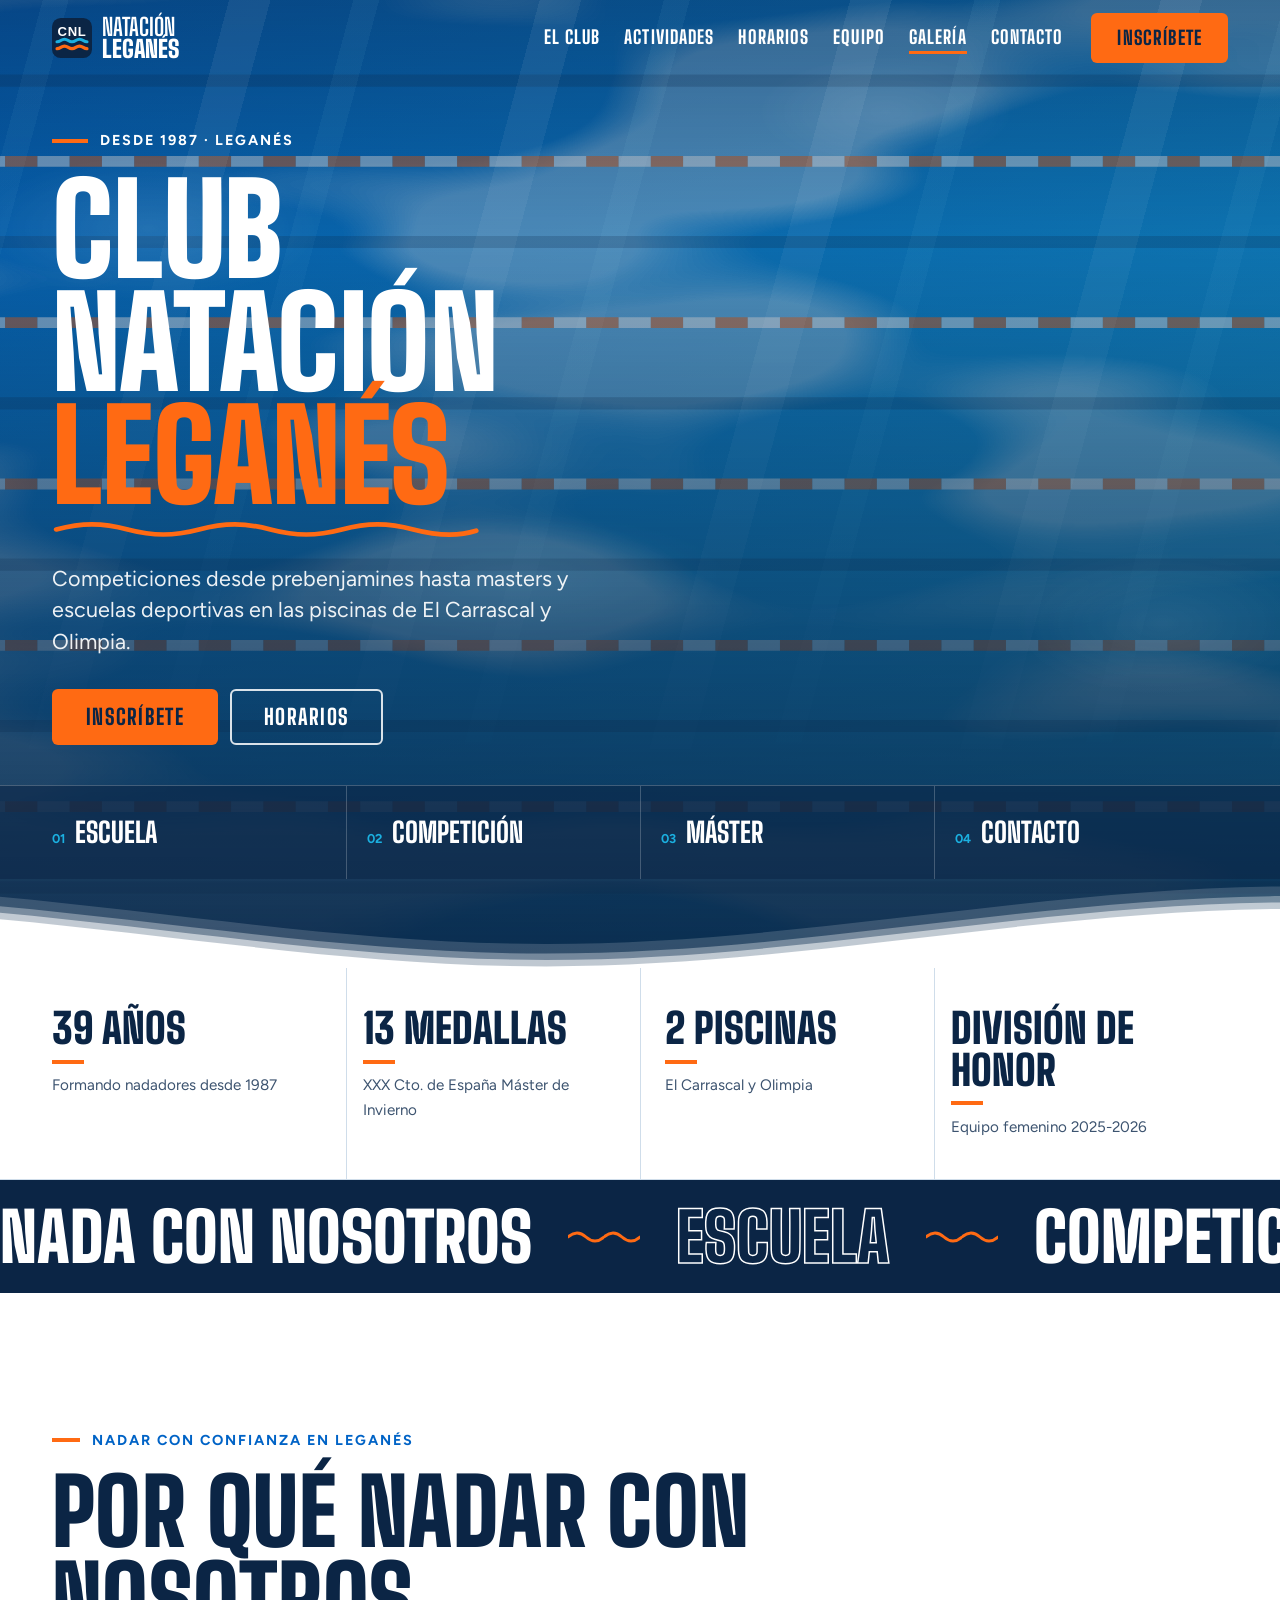
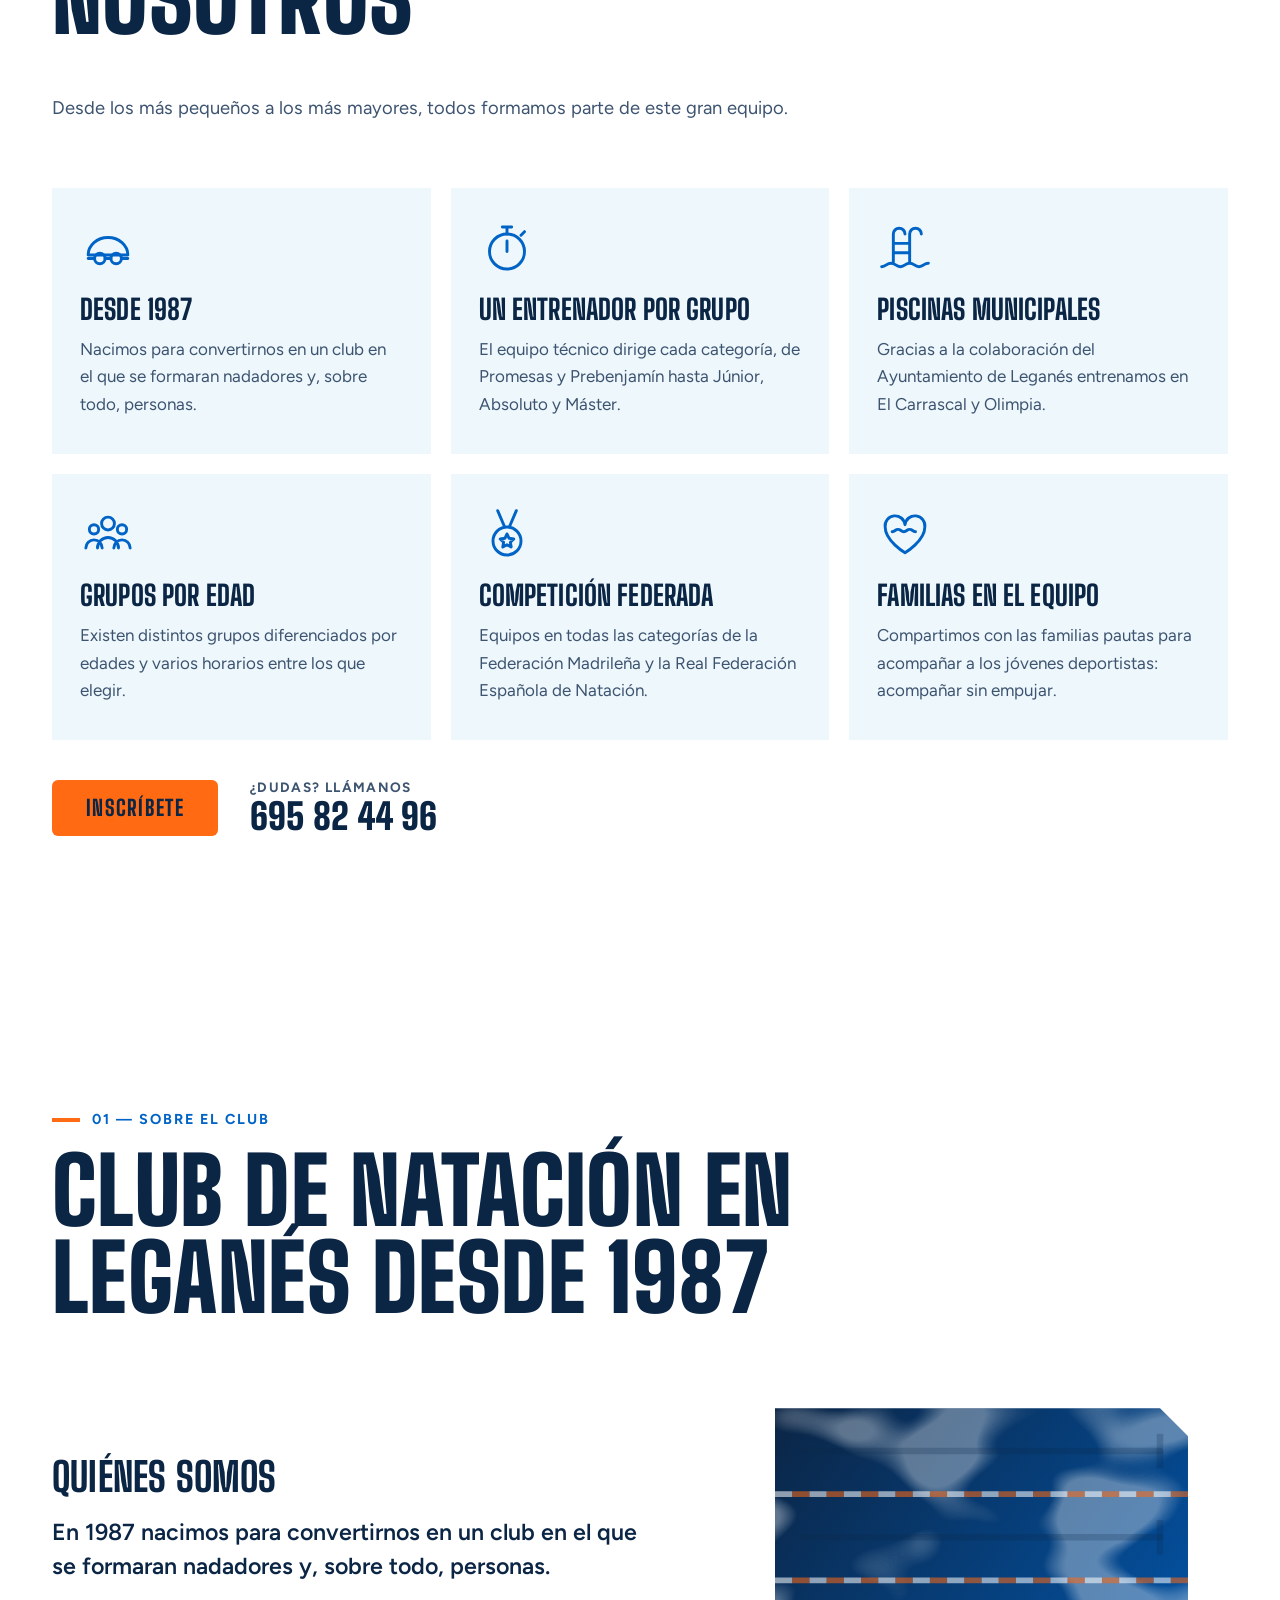
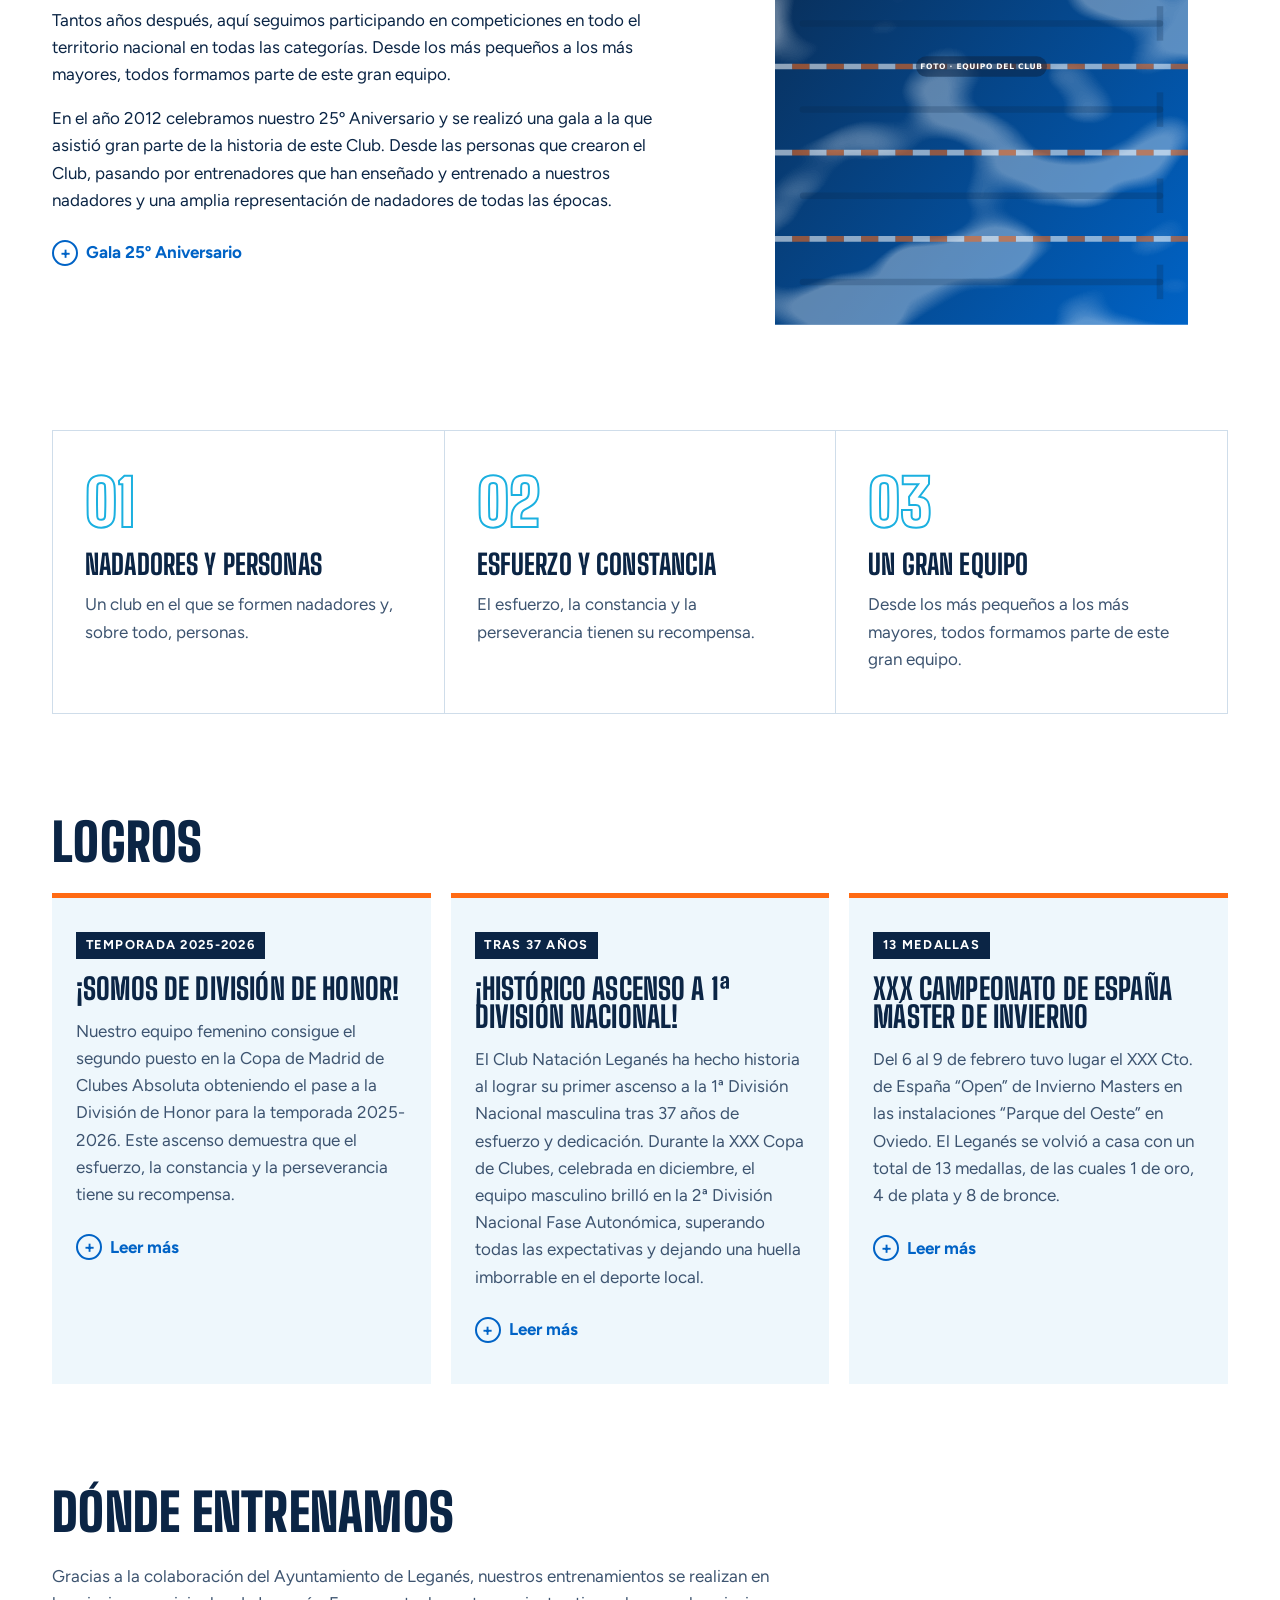
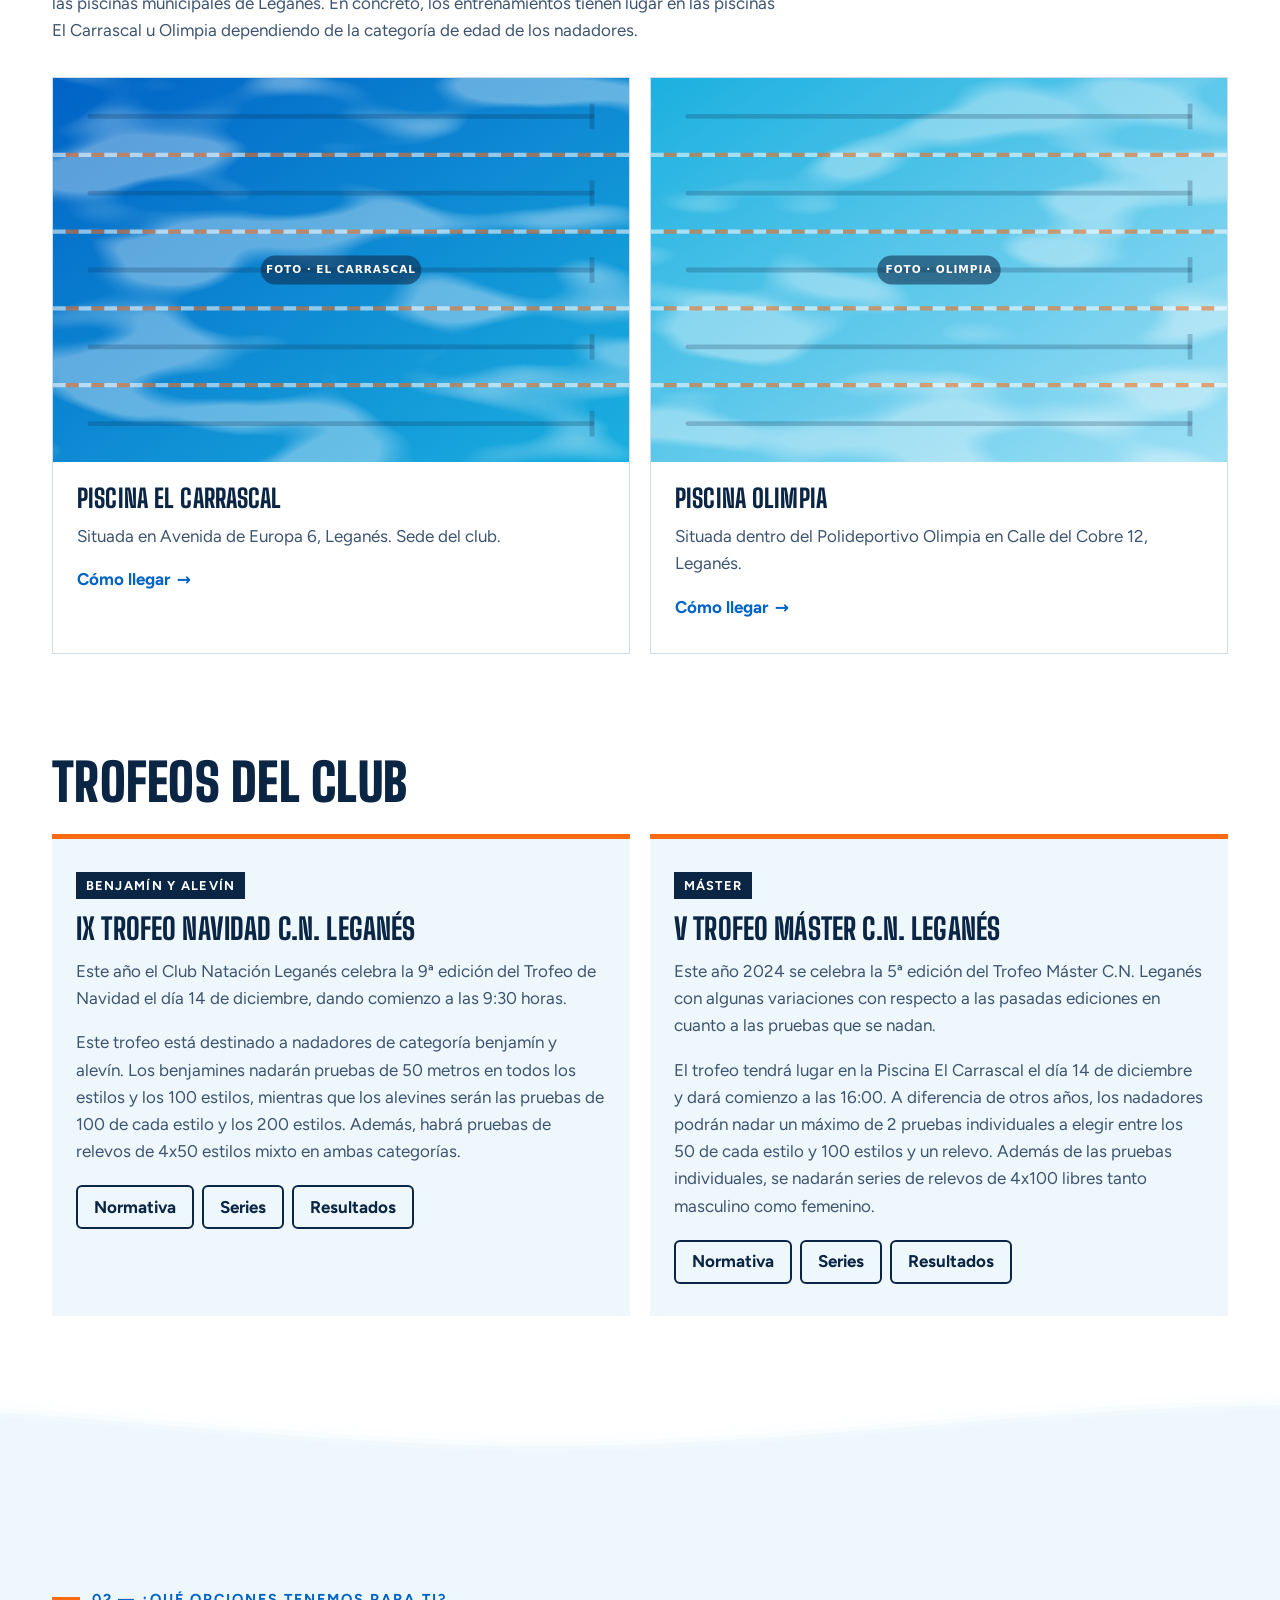
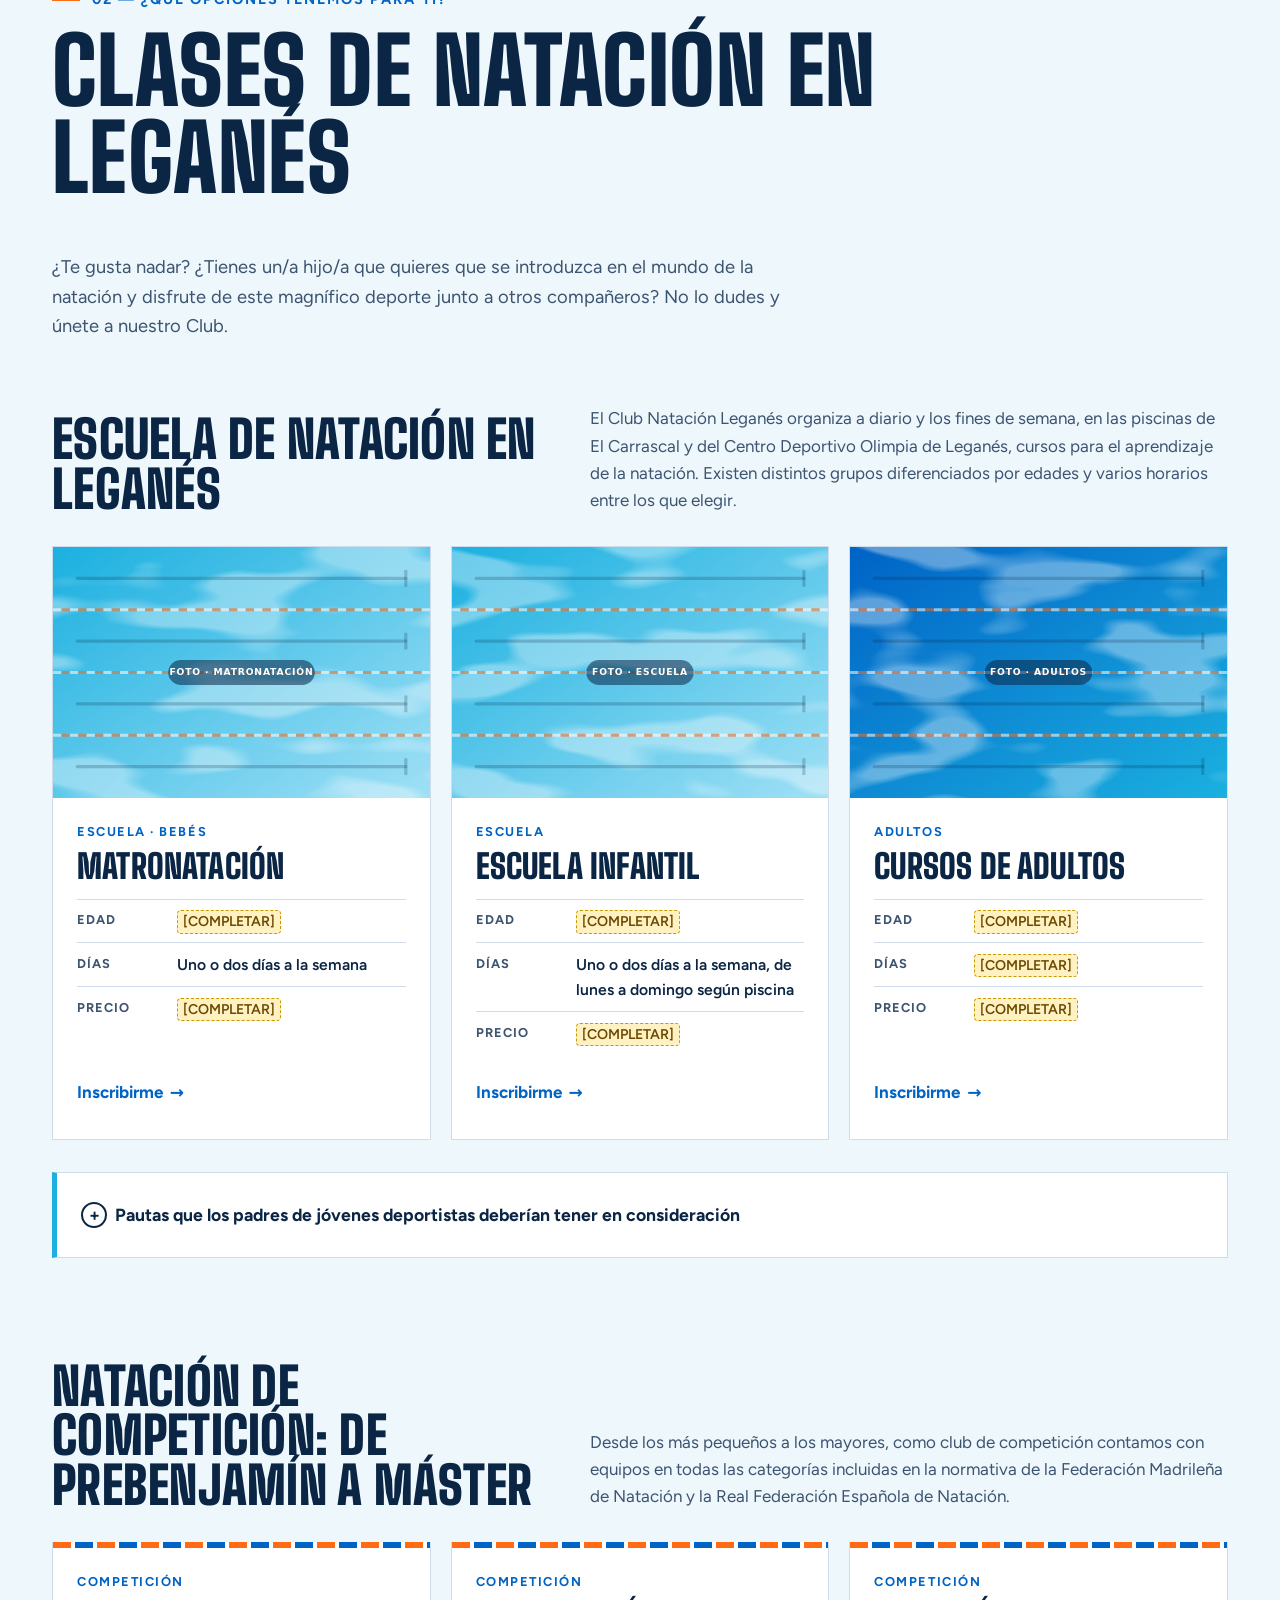
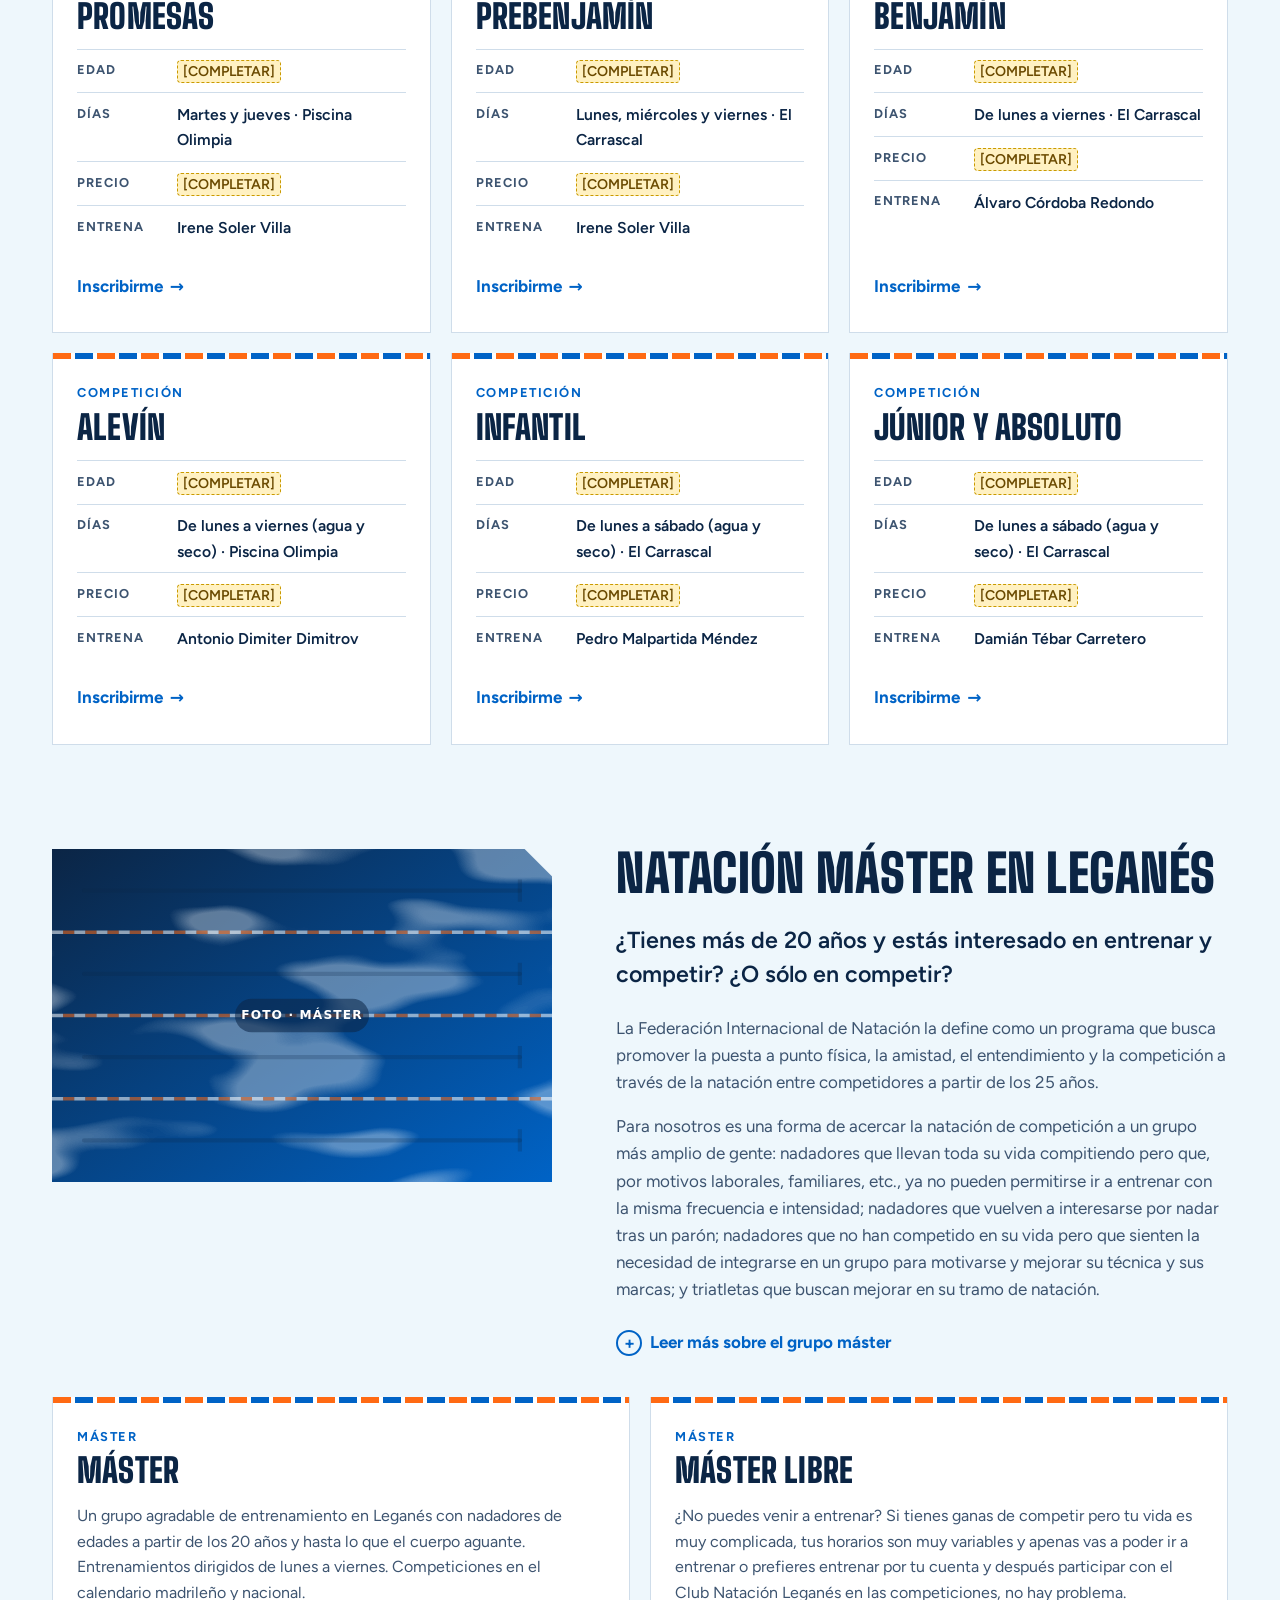
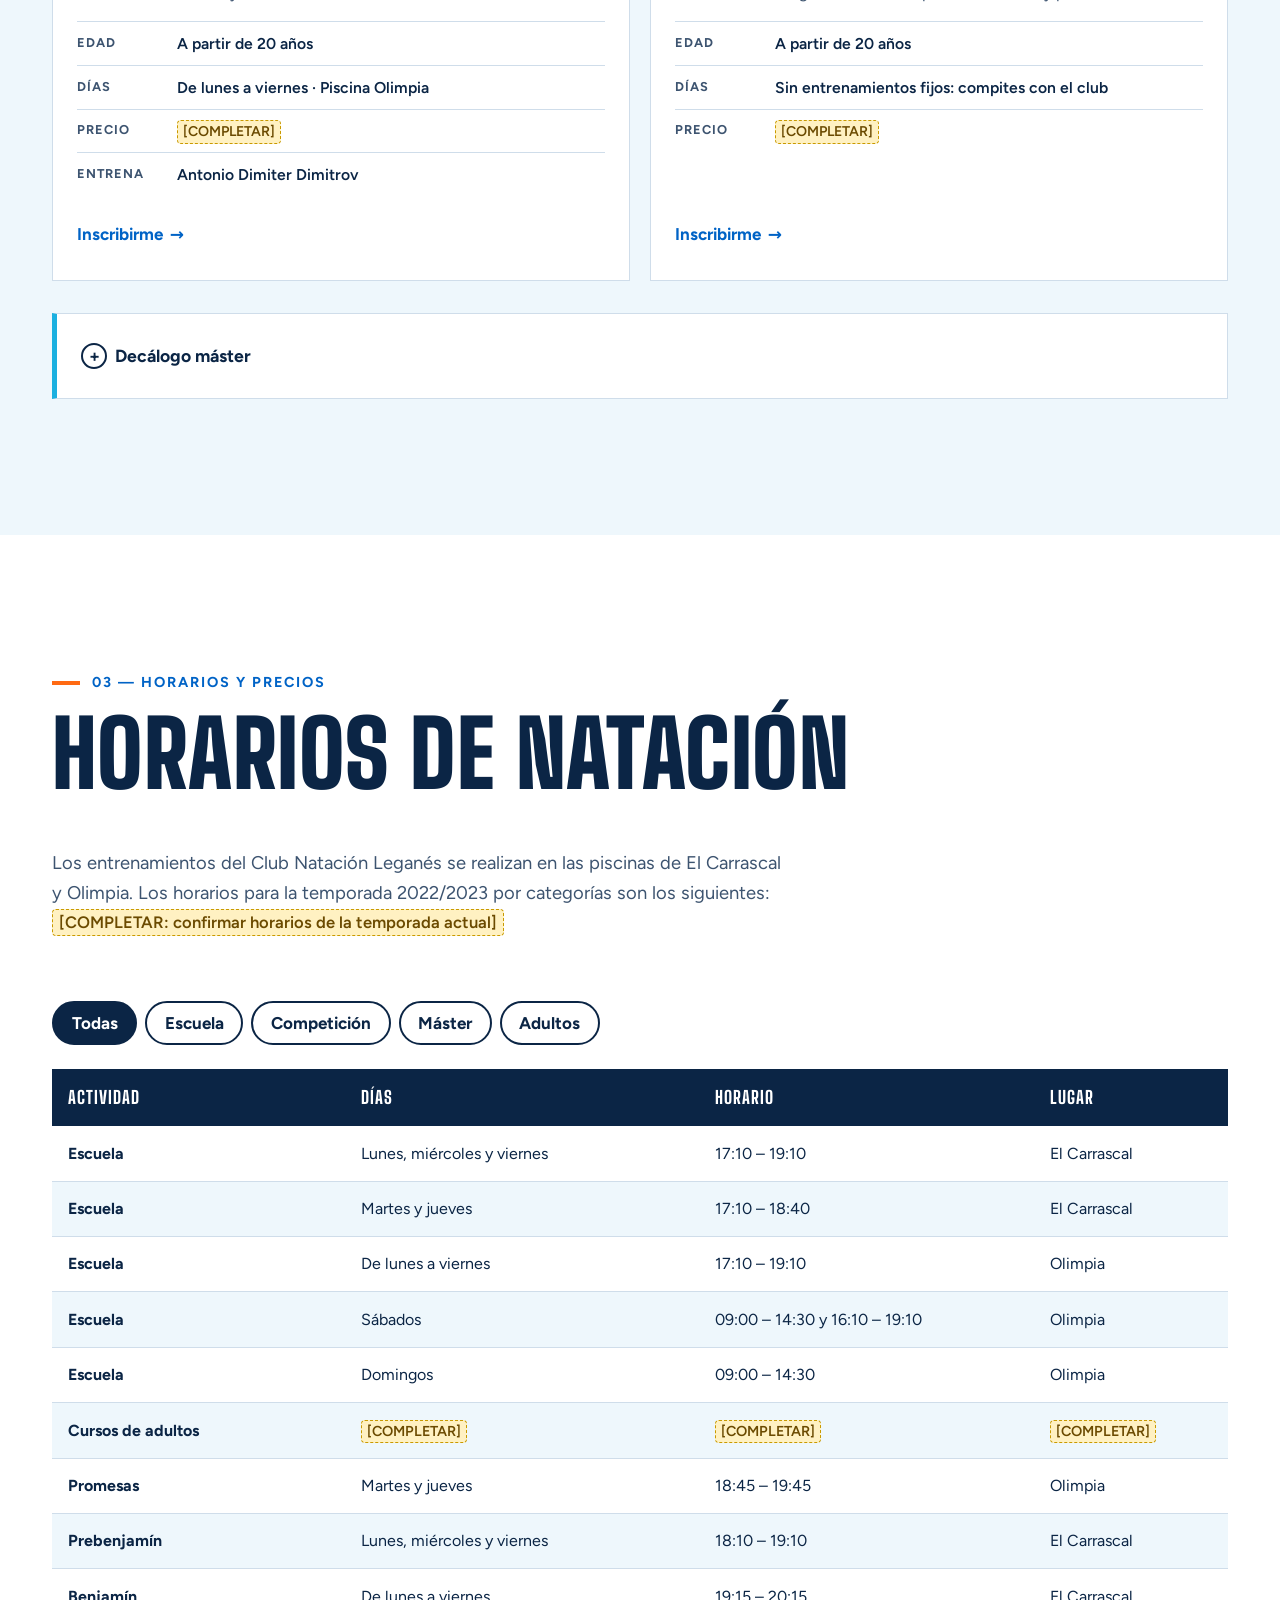
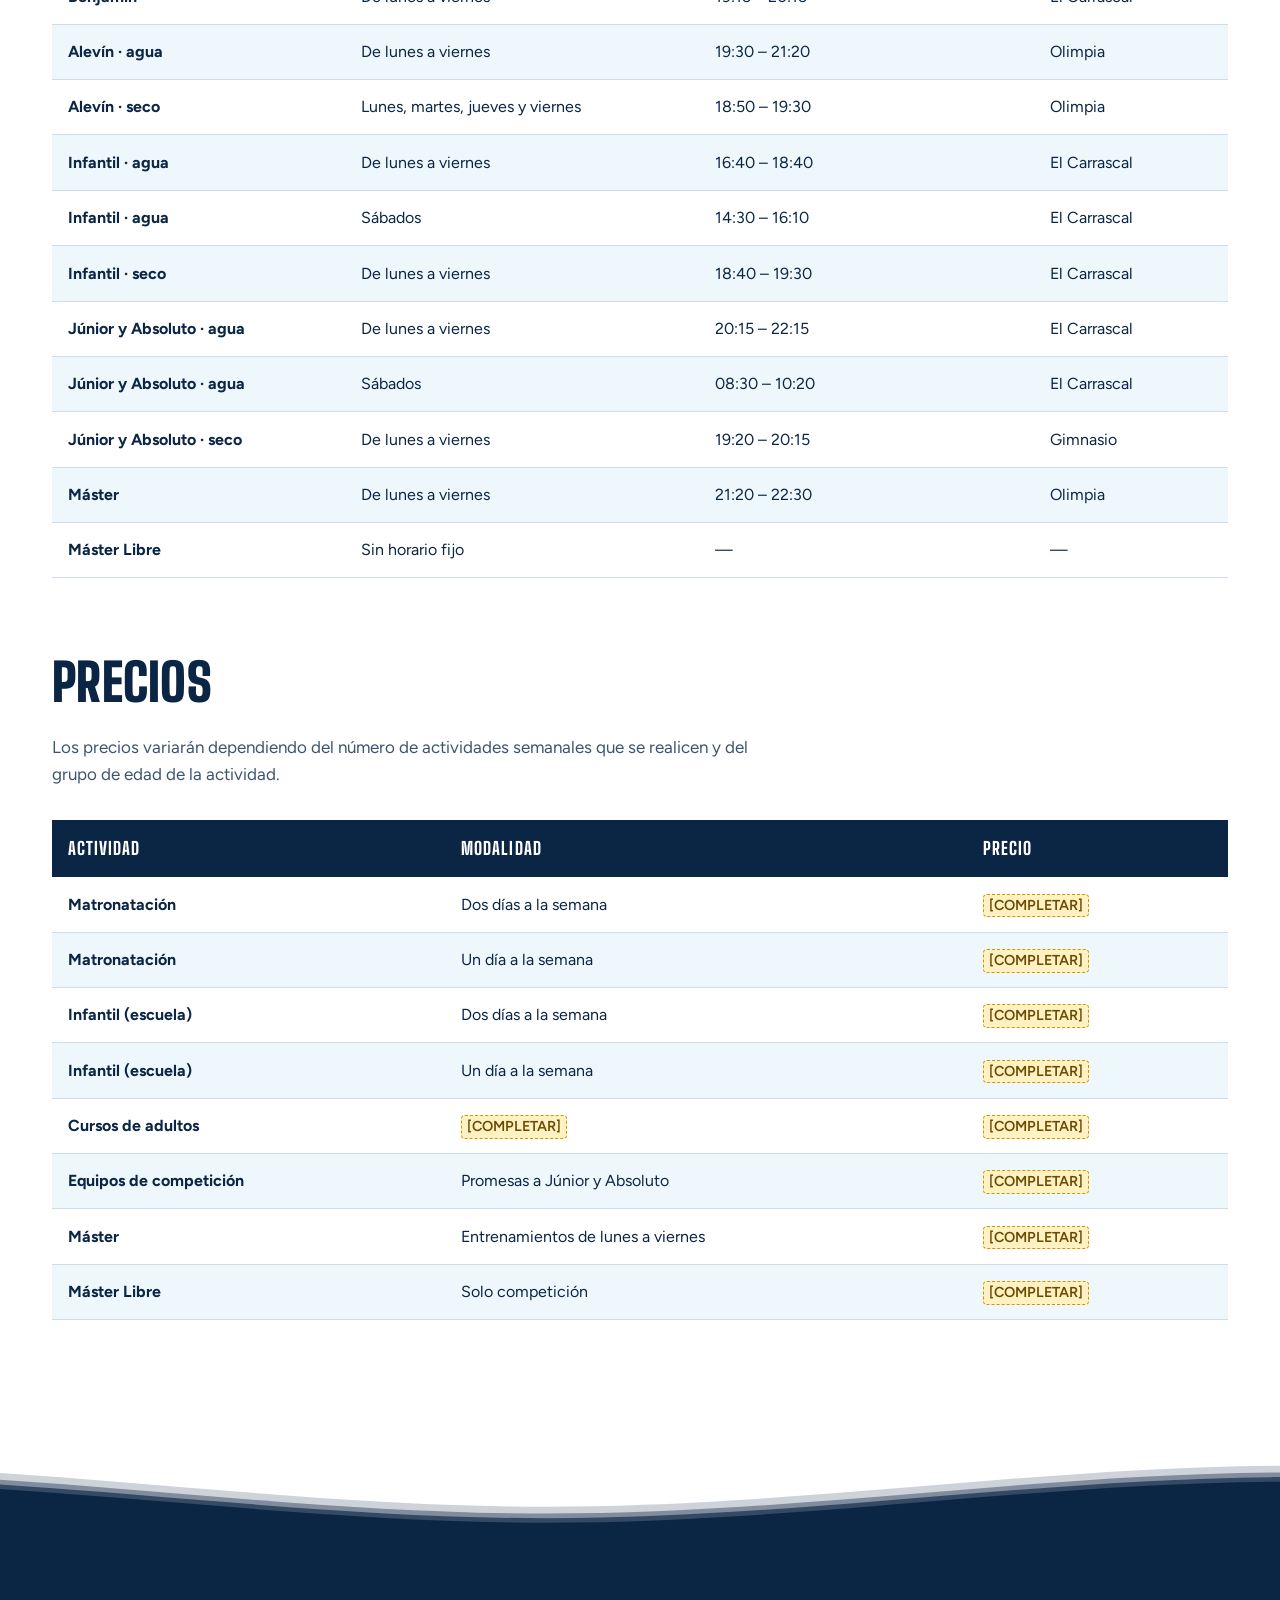
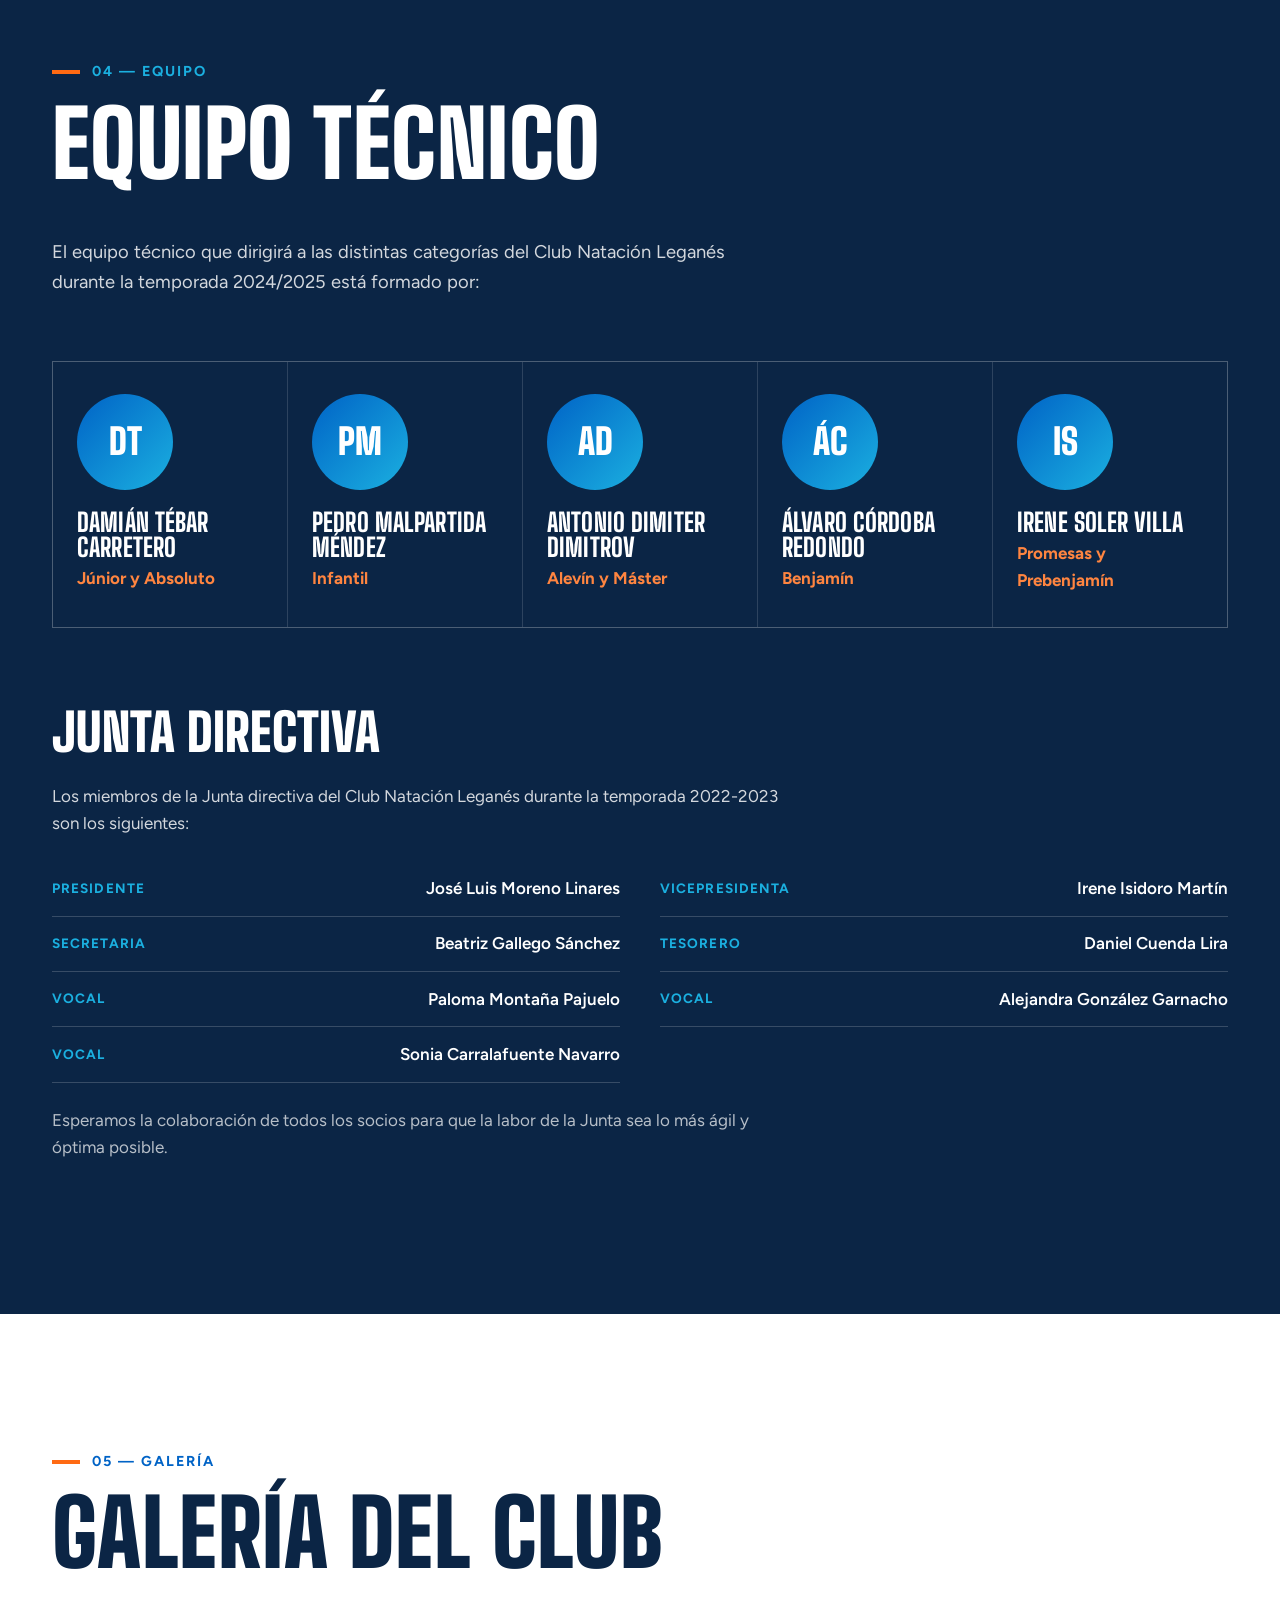
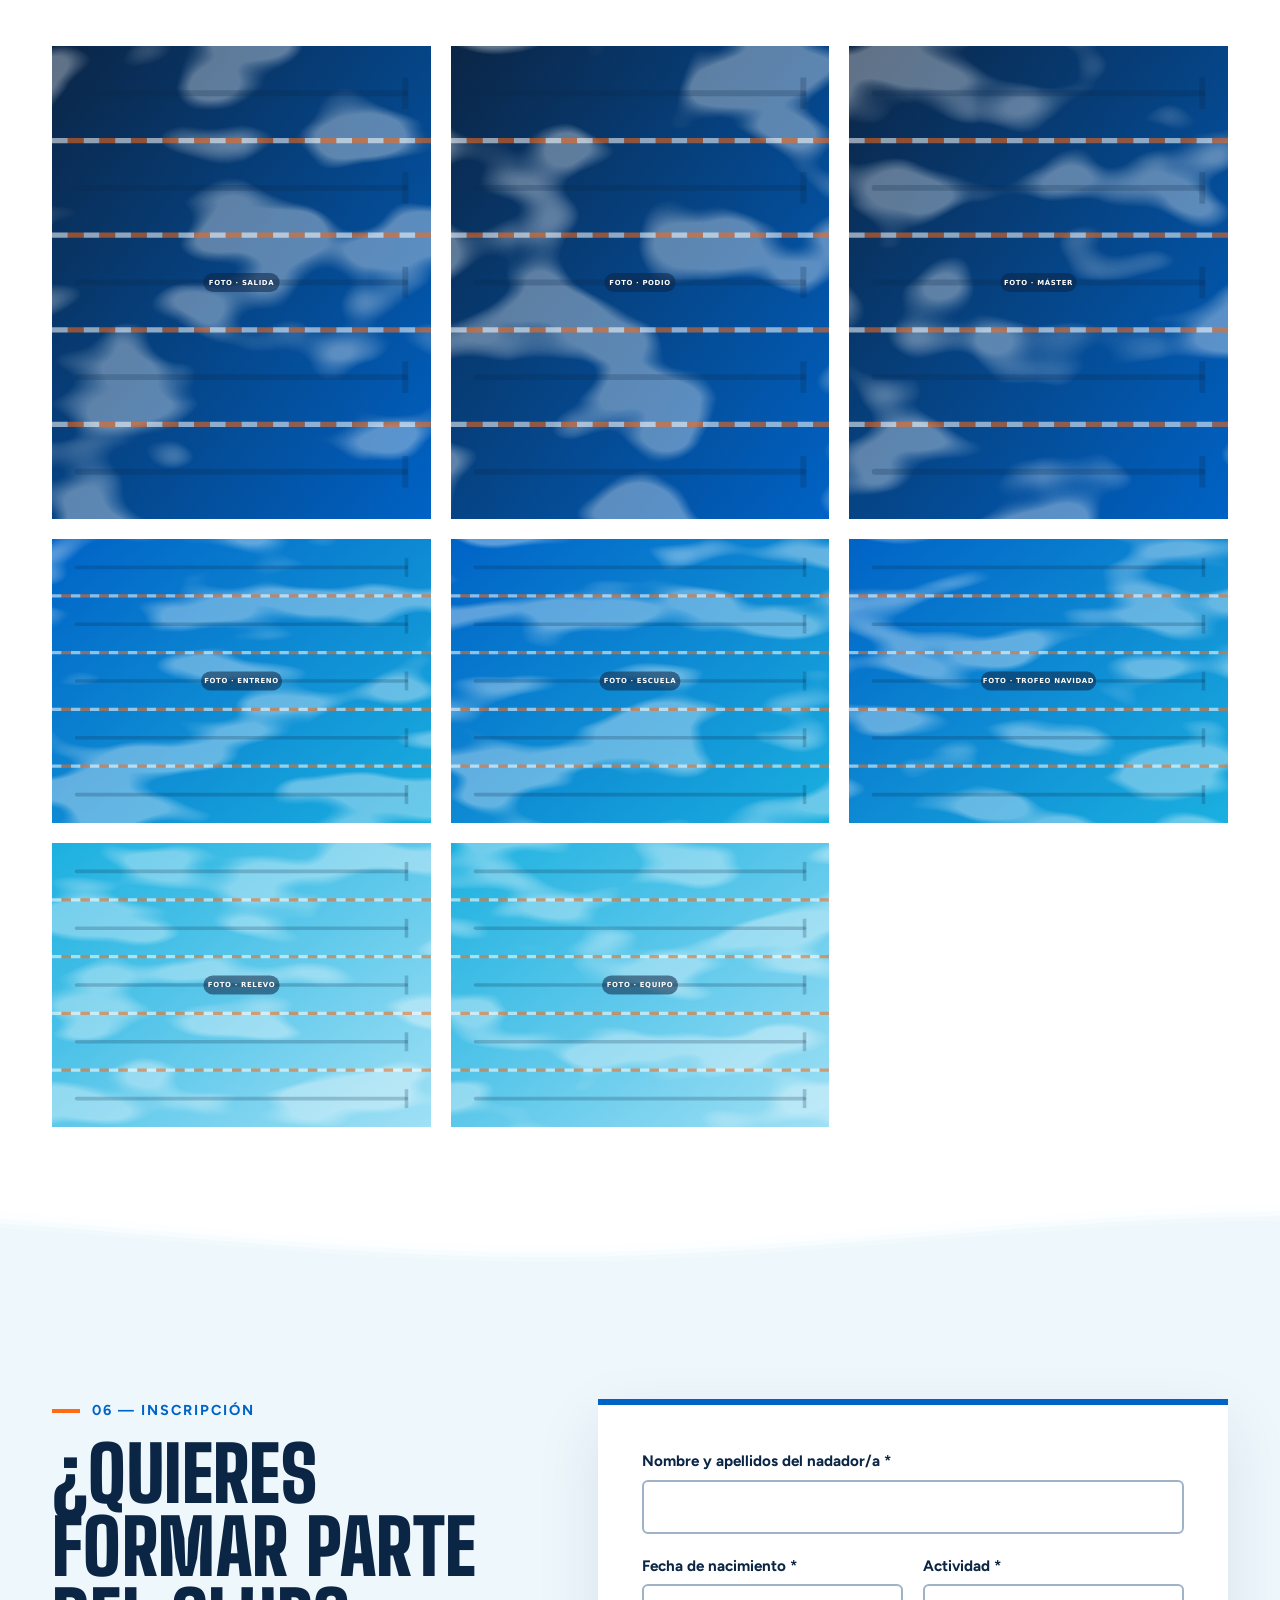
==== commit f84f4c22: "Arregla el menú móvil y pule la vista en móvil El backdrop-filter de la cabecera encerraba el menú d" ====
--- a/index.html
+++ b/index.html
@@ -199,6 +199,7 @@
           <li><a href="#contacto">Contacto</a></li>
         </ul>
         <a class="btn btn-accent nav-cta" href="#inscripcion">Inscríbete</a>
+        <a class="nav-phone" href="tel:+34695824496"><span>¿Dudas? Llámanos</span>695 82 44 96</a>
       </nav>
     </div>
     <!-- Progreso de lectura: una corchera que se completa y un gorro que avanza por la calle -->
--- a/assets/css/styles.css
+++ b/assets/css/styles.css
@@ -110,10 +110,20 @@
 .site-header {
   position: fixed; inset: 0 0 auto; z-index: 50; height: var(--header-h);
   color: var(--blanco);
-  transition: background-color .3s, box-shadow .3s, color .3s;
-}
-.site-header.is-scrolled { background: rgba(255,255,255,.96); color: var(--abismo); box-shadow: 0 1px 0 var(--line), 0 8px 24px rgba(11,37,69,.08); }
-@supports (backdrop-filter: blur(8px)) { .site-header.is-scrolled { background: rgba(255,255,255,.85); backdrop-filter: blur(10px); } }
+  transition: color .3s;
+}
+/* El fondo y el desenfoque van en una capa aparte: un backdrop-filter en la propia
+   cabecera encerraría el menú móvil (position: fixed) dentro de sus 68 px de alto. */
+.site-header::before {
+  content: ""; position: absolute; inset: 0; z-index: -1;
+  background: rgba(255,255,255,.96); box-shadow: 0 1px 0 var(--line), 0 8px 24px rgba(11,37,69,.08);
+  opacity: 0; transition: opacity .3s;
+}
+@supports (backdrop-filter: blur(8px)) { .site-header::before { background: rgba(255,255,255,.85); backdrop-filter: blur(10px); } }
+.site-header.is-scrolled { color: var(--abismo); }
+.site-header.is-scrolled::before { opacity: 1; }
+body.menu-open .site-header { color: var(--blanco); }
+body.menu-open .site-header::before, body.menu-open .scroll-lane { opacity: 0; }
 .header-inner { display: flex; align-items: center; justify-content: space-between; height: 100%; max-width: var(--max); margin-inline: auto; padding-inline: var(--gutter); }
 
 .brand { display: inline-flex; align-items: center; gap: .6rem; color: inherit; text-decoration: none; position: relative; z-index: 2; }
@@ -134,30 +144,48 @@
 
 .site-nav {
   position: fixed; inset: 0; z-index: 1;
-  display: flex; flex-direction: column; justify-content: center; gap: 2rem;
-  padding: calc(var(--header-h) + 1rem) var(--gutter) 2rem;
-  background: var(--abismo); color: var(--blanco);
-  visibility: hidden; opacity: 0; transform: translateY(-12px);
-  transition: opacity .3s var(--ease), transform .3s var(--ease), visibility 0s .3s;
-}
-.site-nav.is-open { visibility: visible; opacity: 1; transform: none; transition-delay: 0s; }
-.site-nav ul { display: flex; flex-direction: column; gap: .25rem; }
-.site-nav a:not(.btn) { display: block; padding: .25rem 0; color: inherit; text-decoration: none; font-family: var(--font-display); font-weight: 800; font-size: clamp(2.25rem, 10vw, 3.25rem); text-transform: uppercase; line-height: 1.1; }
-.site-nav a:not(.btn):hover { color: var(--acento); }
-.nav-cta { align-self: flex-start; }
+  display: flex; flex-direction: column; gap: 1.75rem;
+  height: 100vh; height: 100dvh; overflow-y: auto; overscroll-behavior: contain;
+  padding: calc(var(--header-h) + 1.5rem) var(--gutter) calc(2rem + env(safe-area-inset-bottom));
+  background: var(--abismo) linear-gradient(180deg, rgba(0,99,198,.28), transparent 55%); color: var(--blanco);
+  visibility: hidden; opacity: 0;
+  transition: opacity .3s var(--ease), visibility 0s .3s;
+}
+.site-nav.is-open { visibility: visible; opacity: 1; transition-delay: 0s; }
+.site-nav ul { display: flex; flex-direction: column; counter-reset: nav; border-top: 1px solid rgba(255,255,255,.14); }
+.site-nav li { counter-increment: nav; border-bottom: 1px solid rgba(255,255,255,.14); }
+.site-nav li > a { display: flex; align-items: baseline; gap: .9rem; padding: .55rem 0; color: inherit; text-decoration: none; font-family: var(--font-display); font-weight: 800; font-size: clamp(2rem, 9vw, 2.75rem); text-transform: uppercase; line-height: 1.05; }
+.site-nav li > a::before { content: counter(nav, decimal-leading-zero); font-family: var(--font-body); font-size: .8rem; font-weight: 700; color: var(--agua); }
+.site-nav li > a:hover { color: var(--acento); }
+.nav-cta { align-self: stretch; min-height: 56px; font-size: 1.35rem; }
+.nav-phone { display: flex; flex-direction: column; gap: .2rem; color: var(--blanco); text-decoration: none; font-family: var(--font-display); font-weight: 800; font-size: 1.75rem; line-height: 1; }
+.nav-phone span { font-family: var(--font-body); font-size: .8rem; font-weight: 700; letter-spacing: .12em; text-transform: uppercase; color: rgba(255,255,255,.7); }
+.nav-phone:hover { color: var(--acento); }
+.site-nav.is-open li { animation: nav-in .45s var(--ease) both; }
+.site-nav.is-open li:nth-child(2) { animation-delay: .04s; }
+.site-nav.is-open li:nth-child(3) { animation-delay: .08s; }
+.site-nav.is-open li:nth-child(4) { animation-delay: .12s; }
+.site-nav.is-open li:nth-child(5) { animation-delay: .16s; }
+.site-nav.is-open li:nth-child(6) { animation-delay: .2s; }
+@keyframes nav-in { from { opacity: 0; transform: translateX(-16px); } to { opacity: 1; transform: none; } }
 body.menu-open { overflow: hidden; }
 
 @media (min-width: 1000px) {
   .nav-toggle { display: none; }
   .site-nav {
     position: static; flex-direction: row; align-items: center; gap: 1.75rem; padding: 0;
+    height: auto; overflow: visible;
     background: none; color: inherit; visibility: visible; opacity: 1; transform: none; transition: none;
   }
-  .site-nav ul { flex-direction: row; gap: 1.5rem; }
-  .site-nav a:not(.btn) { font-size: 1.15rem; letter-spacing: .06em; padding: .5rem 0; position: relative; }
-  .site-nav a:not(.btn)::after { content: ""; position: absolute; left: 0; right: 0; bottom: 2px; height: 3px; background: var(--acento); transform: scaleX(0); transform-origin: left; transition: transform .25s var(--ease); }
-  .site-nav a:not(.btn):hover, .site-nav a[aria-current="true"] { color: inherit; }
-  .site-nav a:not(.btn):hover::after, .site-nav a[aria-current="true"]::after { transform: scaleX(1); }
+  .site-nav ul { flex-direction: row; gap: 1.5rem; border: 0; }
+  .site-nav li { border: 0; animation: none !important; }
+  .site-nav li > a { display: block; font-size: 1.15rem; letter-spacing: .06em; padding: .5rem 0; position: relative; }
+  .site-nav li > a::before { content: none; }
+  .nav-cta { align-self: auto; min-height: 48px; font-size: 1.2rem; }
+  .nav-phone { display: none; }
+  .site-nav li > a::after { content: ""; position: absolute; left: 0; right: 0; bottom: 2px; height: 3px; background: var(--acento); transform: scaleX(0); transform-origin: left; transition: transform .25s var(--ease); }
+  .site-nav li > a:hover, .site-nav a[aria-current="true"] { color: inherit; }
+  .site-nav li > a:hover::after, .site-nav a[aria-current="true"]::after { transform: scaleX(1); }
   .site-header.is-scrolled .site-nav { --focus: var(--azul); }
 }
 
@@ -632,6 +660,8 @@
       background-repeat: repeat-x;
       background-position: 0 0;
       -webkit-background-clip: text; background-clip: text;
+      /* margen para que las tildes de la primera línea queden dentro del área pintada */
+      padding-top: .14em; margin-top: -.14em; padding-bottom: .06em;
     }
     .js .section-dark .section-head h2 {
       background-image: url("data:image/svg+xml,%3Csvg xmlns='http://www.w3.org/2000/svg' viewBox='0 0 240 400' preserveAspectRatio='none'%3E%3Crect width='240' height='400' fill='%23355B82'/%3E%3Cpath d='M0 186q30-16 60 0t60 0 60 0 60 0V400H0z' fill='%23FFFFFF'/%3E%3C/svg%3E");
@@ -673,3 +703,11 @@
 .mobile-cta-join:hover { color: var(--abismo); }
 @media (max-width: 719px) { body { padding-bottom: 76px; } }
 @media (min-width: 720px) { .mobile-cta { display: none; } }
+
+/* Equipo técnico compacto en móvil: avatar a la izquierda, texto a la derecha */
+@media (max-width: 599px) {
+  .coach { display: grid; grid-template-columns: 64px 1fr; column-gap: 1rem; align-items: center; padding: 1.1rem 1.25rem; }
+  .coach .avatar { grid-row: span 2; width: 64px; height: 64px; margin: 0; font-size: 1.5rem; }
+  .coach h3 { margin: 0 0 .2rem; font-size: 1.35rem; align-self: end; }
+  .coach p { align-self: start; }
+}
